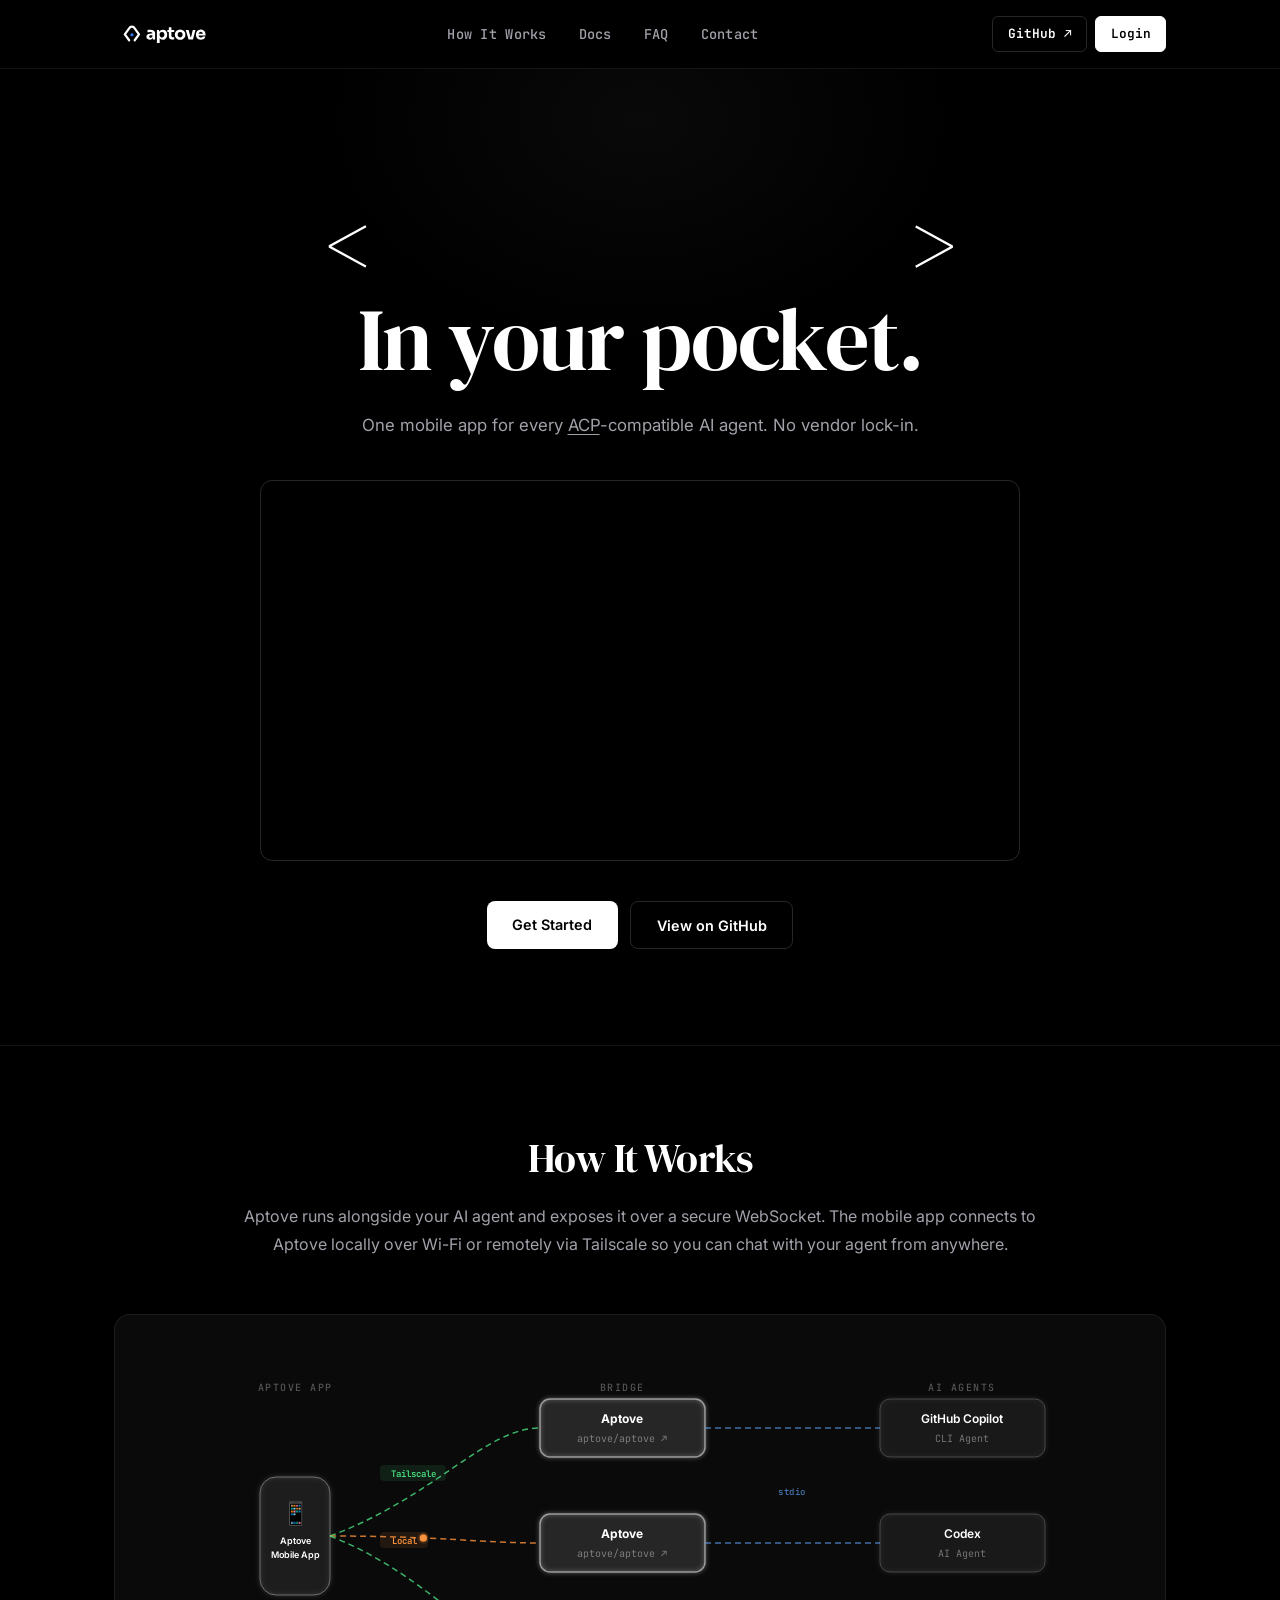
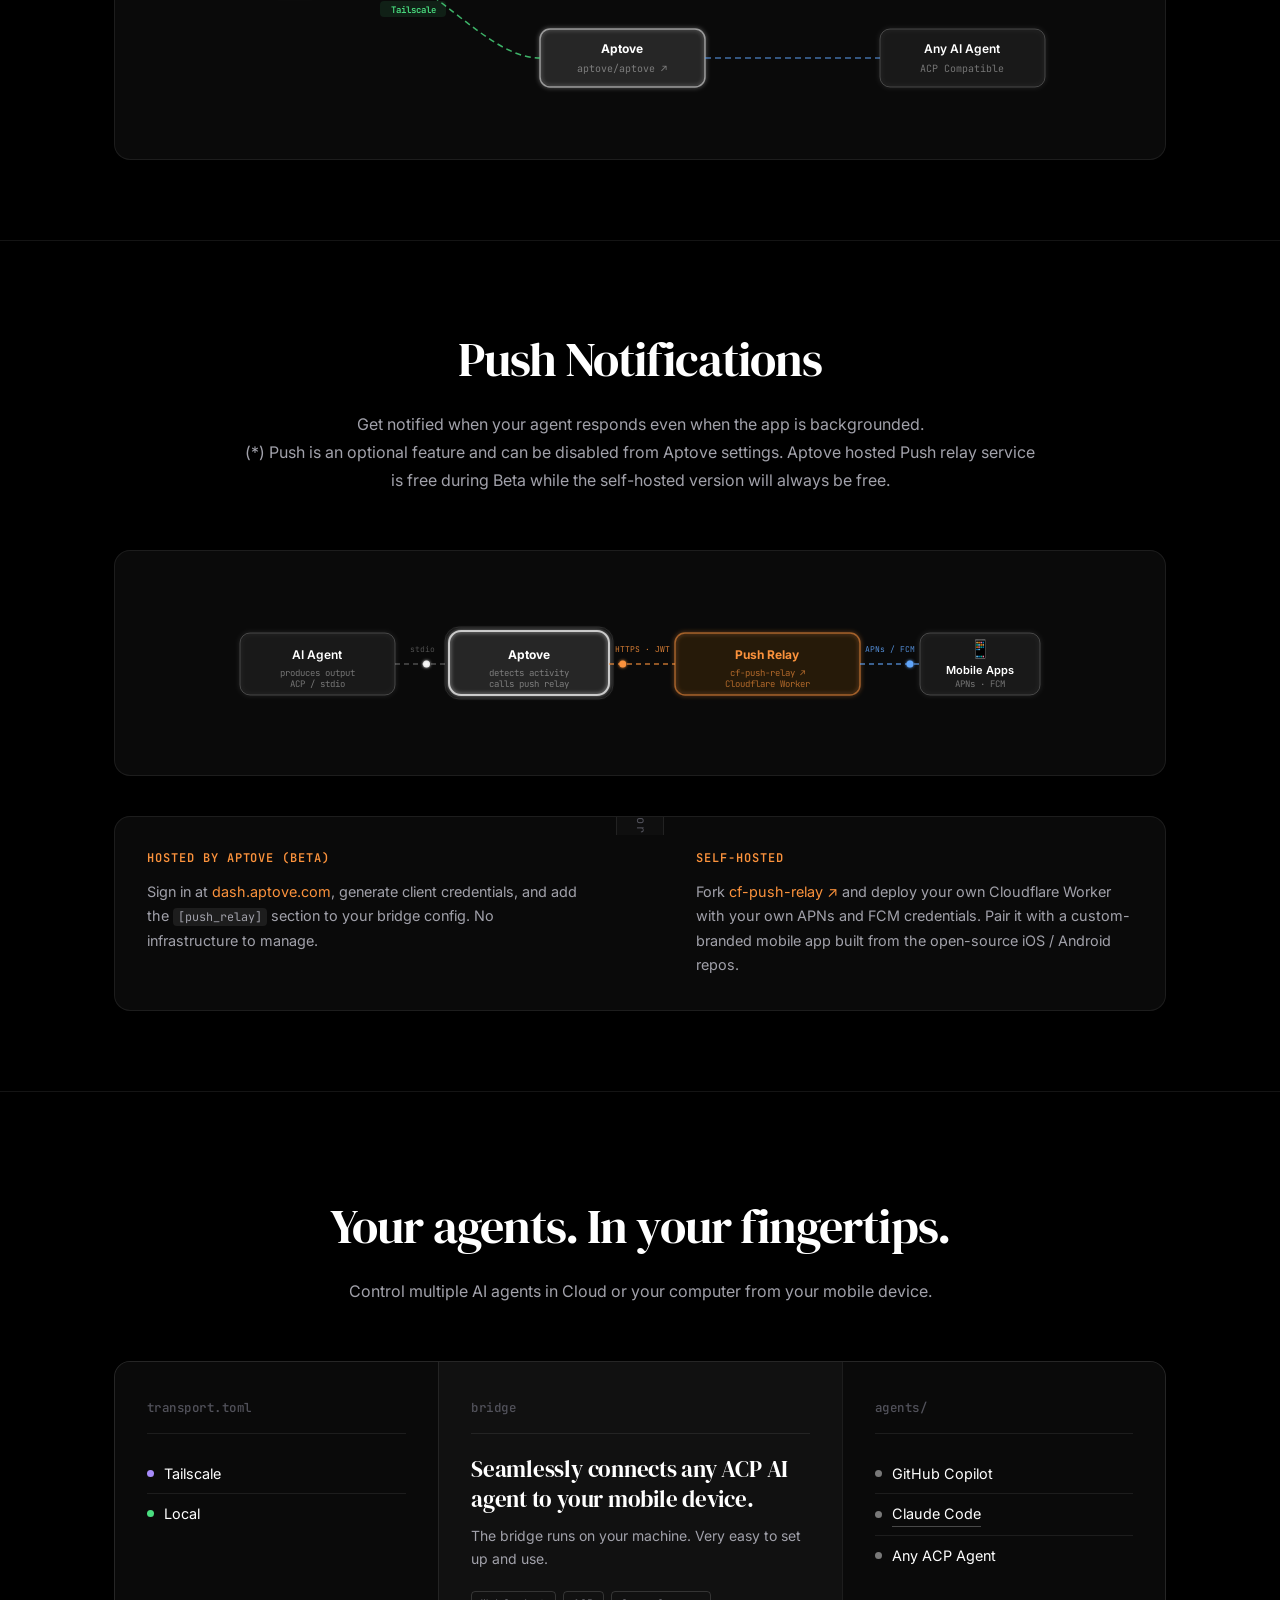
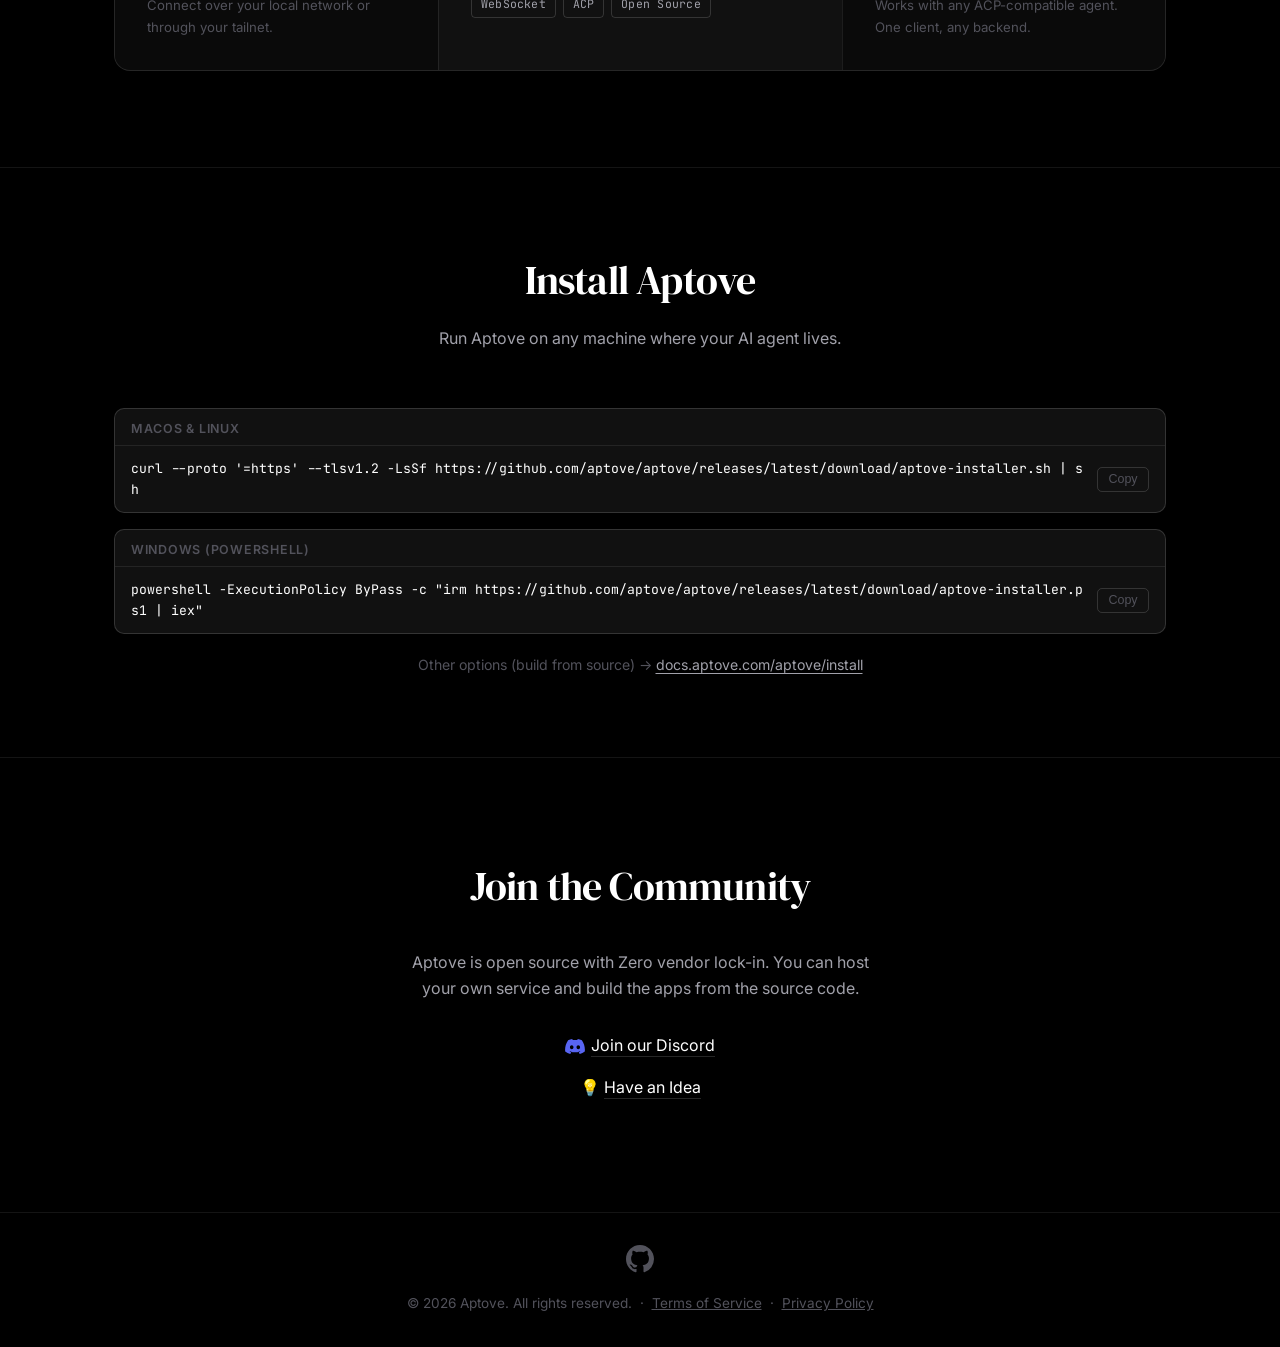
==== index.html @ f4a9eb80 "rebrand: rename Bridge → Aptove throughout website - Replace "Aptove Bridge" → "Aptove" in all HTML " ====
<!DOCTYPE html>
<html lang="en">
<head>
    <meta charset="UTF-8">
    <meta name="viewport" content="width=device-width, initial-scale=1.0">
    <meta name="description" content="Aptove - Open Source Mobile App for AI Agent Chat">
    <meta name="keywords" content="Aptove, AI agents, Agent Client Protocol, mobile app, open source">
    <meta name="author" content="Aptove">
    <title>Aptove - AI Agent Chat</title>
    <link rel="preconnect" href="https://fonts.googleapis.com">
    <link rel="preconnect" href="https://fonts.gstatic.com" crossorigin>
    <link href="https://fonts.googleapis.com/css2?family=DM+Serif+Display:ital@0;1&family=Inter:wght@300;400;500;600;700&family=JetBrains+Mono:wght@400;500;600&display=swap" rel="stylesheet">
    <link rel="icon" href="/favicon.svg" type="image/svg+xml" />
    <link rel="icon" href="/logo.png" type="image/png" />
    <link rel="stylesheet" href="styles.css?v=3">
</head>
<body>
    <header>
        <nav class="navbar">
            <div class="container">
                <div class="logo">
                    <img src="aptove-lockup.svg" alt="Aptove" class="logo-img">
                </div>
                <ul class="nav-links">
                    <li><a href="#how-it-works">How It Works</a></li>
                    <li><a href="https://docs.aptove.com" target="_blank">Docs</a></li>
                    <li><a href="/faq.html">FAQ</a></li>
                    <li><a href="#contact">Contact</a></li>
                </ul>
                <div class="nav-actions">
                    <a href="https://github.com/aptove" target="_blank" class="nav-cta">GitHub ↗</a>
                    <a href="https://dash.aptove.com" target="_blank" class="nav-login">Login</a>
                </div>
            </div>
        </nav>
    </header>

    <main>
        <!-- Hero -->
        <section class="hero">
            <div class="container">
                <div class="hero-content">
                    <h1>&lt;<span class="hero-rotator" id="heroRotator"><span class="hero-rotator-logo" id="heroRotatorLogo"></span><span class="hero-rotator-name" id="heroRotatorName"></span></span>&gt;<br>In your pocket.</h1>
                    <p class="hero-description">One mobile app for every <a href="https://agentclientprotocol.com/get-started/introduction" target="_blank" style="color:inherit;text-decoration:underline;text-underline-offset:3px;">ACP</a>-compatible AI agent. No vendor lock-in.</p>
                    <div class="hero-video-wrapper">
                        <video autoplay muted loop playsinline>
                            <source src="https://cdn.aptove.com/aptove_explainer.mp4" type="video/mp4">
                        </video>
                    </div>
                    <div class="cta-buttons">
                        <a href="https://docs.aptove.com" target="_blank" class="cta-button primary">Get Started</a>
                        <a href="https://github.com/aptove" target="_blank" class="cta-button secondary">View on GitHub</a>
                    </div>
                </div>
            </div>
        </section>

        <!-- Architecture Diagram -->
        <section id="how-it-works" class="how-it-works">
            <div class="container">
                <h2 class="section-title">How It Works</h2>
                <p class="section-sub">Aptove runs alongside your AI agent and exposes it over a secure WebSocket. The mobile app connects to Aptove locally over Wi-Fi or remotely via Tailscale so you can chat with your agent from anywhere.</p>
                <div class="arch-diagram-wrapper">
                    <svg viewBox="0 0 840 380" xmlns="http://www.w3.org/2000/svg" class="arch-svg" role="img" aria-label="Architecture diagram: mobile apps connecting to AI agents via Aptove">
                        <defs>
                            <filter id="arch-node-glow" x="-30%" y="-30%" width="160%" height="160%">
                                <feGaussianBlur stdDeviation="2" result="blur"/>
                                <feMerge><feMergeNode in="blur"/><feMergeNode in="SourceGraphic"/></feMerge>
                            </filter>
                            <filter id="arch-dot-glow" x="-80%" y="-80%" width="260%" height="260%">
                                <feGaussianBlur stdDeviation="1.5" result="blur"/>
                                <feMerge><feMergeNode in="blur"/><feMergeNode in="SourceGraphic"/></feMerge>
                            </filter>
                        </defs>

                        <!-- Column headers -->
                        <text x="75" y="44" text-anchor="middle" fill="rgba(255,255,255,0.3)" font-size="10" font-family="'JetBrains Mono',monospace" font-weight="500" letter-spacing="1.5">APTOVE APP</text>
                        <text x="402" y="44" text-anchor="middle" fill="rgba(255,255,255,0.3)" font-size="10" font-family="'JetBrains Mono',monospace" font-weight="500" letter-spacing="1.5">BRIDGE</text>
                        <text x="742" y="44" text-anchor="middle" fill="rgba(255,255,255,0.3)" font-size="10" font-family="'JetBrains Mono',monospace" font-weight="500" letter-spacing="1.5">AI AGENTS</text>

                        <!-- Aptove Mobile App Node (phone shape) -->
                        <a href="https://github.com/aptove/ios" target="_blank" class="arch-node-link">
                            <g filter="url(#arch-node-glow)">
                                <rect x="40" y="130" width="70" height="118" rx="16" fill="rgba(255,255,255,0.04)" stroke="rgba(255,255,255,0.35)" stroke-width="1"/>
                            </g>
                            <text x="75" y="174" text-anchor="middle" font-size="22" font-family="system-ui,sans-serif">📱</text>
                            <text x="75" y="197" text-anchor="middle" fill="#ffffff" font-size="9" font-weight="600" font-family="'Inter',sans-serif">Aptove</text>
                            <text x="75" y="211" text-anchor="middle" fill="#ffffff" font-size="9" font-weight="600" font-family="'Inter',sans-serif">Mobile App</text>
                        </a>

                        <!-- Bridge 1 (paired with GitHub Copilot) -->
                        <a href="https://github.com/aptove/aptove" target="_blank" class="arch-node-link">
                            <g filter="url(#arch-node-glow)">
                                <rect x="320" y="52" width="165" height="58" rx="10" fill="rgba(255,255,255,0.06)" stroke="rgba(255,255,255,0.5)" stroke-width="1.5"/>
                            </g>
                            <text x="402" y="76" text-anchor="middle" fill="#ffffff" font-size="12" font-weight="700" font-family="'Inter',sans-serif">Aptove</text>
                            <text x="402" y="95" text-anchor="middle" fill="rgba(255,255,255,0.4)" font-size="10" font-family="'JetBrains Mono',monospace">aptove/aptove ↗</text>
                        </a>

                        <!-- Bridge 2 (paired with Codex) -->
                        <a href="https://github.com/aptove/aptove" target="_blank" class="arch-node-link">
                            <g filter="url(#arch-node-glow)">
                                <rect x="320" y="167" width="165" height="58" rx="10" fill="rgba(255,255,255,0.06)" stroke="rgba(255,255,255,0.5)" stroke-width="1.5"/>
                            </g>
                            <text x="402" y="191" text-anchor="middle" fill="#ffffff" font-size="12" font-weight="700" font-family="'Inter',sans-serif">Aptove</text>
                            <text x="402" y="210" text-anchor="middle" fill="rgba(255,255,255,0.4)" font-size="10" font-family="'JetBrains Mono',monospace">aptove/aptove ↗</text>
                        </a>

                        <!-- Bridge 3 (paired with Any Agent) -->
                        <a href="https://github.com/aptove/aptove" target="_blank" class="arch-node-link">
                            <g filter="url(#arch-node-glow)">
                                <rect x="320" y="282" width="165" height="58" rx="10" fill="rgba(255,255,255,0.06)" stroke="rgba(255,255,255,0.5)" stroke-width="1.5"/>
                            </g>
                            <text x="402" y="306" text-anchor="middle" fill="#ffffff" font-size="12" font-weight="700" font-family="'Inter',sans-serif">Aptove</text>
                            <text x="402" y="325" text-anchor="middle" fill="rgba(255,255,255,0.4)" font-size="10" font-family="'JetBrains Mono',monospace">aptove/aptove ↗</text>
                        </a>

                        <!-- GitHub Copilot Node -->
                        <g filter="url(#arch-node-glow)">
                            <rect x="660" y="52" width="165" height="58" rx="10" fill="rgba(255,255,255,0.03)" stroke="rgba(255,255,255,0.2)" stroke-width="1"/>
                        </g>
                        <text x="742" y="76" text-anchor="middle" fill="#ffffff" font-size="12" font-weight="600" font-family="'Inter',sans-serif">GitHub Copilot</text>
                        <text x="742" y="95" text-anchor="middle" fill="rgba(255,255,255,0.4)" font-size="10" font-family="'JetBrains Mono',monospace">CLI Agent</text>

                        <!-- Codex Node -->
                        <g filter="url(#arch-node-glow)">
                            <rect x="660" y="167" width="165" height="58" rx="10" fill="rgba(255,255,255,0.03)" stroke="rgba(255,255,255,0.2)" stroke-width="1"/>
                        </g>
                        <text x="742" y="191" text-anchor="middle" fill="#ffffff" font-size="12" font-weight="600" font-family="'Inter',sans-serif">Codex</text>
                        <text x="742" y="210" text-anchor="middle" fill="rgba(255,255,255,0.4)" font-size="10" font-family="'JetBrains Mono',monospace">AI Agent</text>

                        <!-- Any Agent Node -->
                        <g filter="url(#arch-node-glow)">
                            <rect x="660" y="282" width="165" height="58" rx="10" fill="rgba(255,255,255,0.03)" stroke="rgba(255,255,255,0.2)" stroke-width="1"/>
                        </g>
                        <text x="742" y="306" text-anchor="middle" fill="#ffffff" font-size="12" font-weight="600" font-family="'Inter',sans-serif">Any AI Agent</text>
                        <text x="742" y="325" text-anchor="middle" fill="rgba(255,255,255,0.4)" font-size="10" font-family="'JetBrains Mono',monospace">ACP Compatible</text>

                        <!-- App → Bridge paths -->
                        <path id="arch-app-br1" d="M110,189 C215,150 265,81 320,81" fill="none" stroke="#4ade80" stroke-width="1.5" stroke-dasharray="6,4" opacity="0.8"/>
                        <path id="arch-app-br2" d="M110,189 C215,189 265,196 320,196" fill="none" stroke="#fb923c" stroke-width="1.5" stroke-dasharray="6,4" opacity="0.8"/>
                        <path id="arch-app-br3" d="M110,189 C215,230 265,311 320,311" fill="none" stroke="#4ade80" stroke-width="1.5" stroke-dasharray="6,4" opacity="0.8"/>

                        <!-- Transport labels -->
                        <rect x="160" y="118" width="66" height="16" rx="4" fill="rgba(74,222,128,0.1)"/>
                        <text x="193" y="130" text-anchor="middle" fill="#4ade80" font-size="9" font-weight="600" font-family="'JetBrains Mono',monospace">Tailscale</text>
                        <rect x="160" y="185" width="48" height="16" rx="4" fill="rgba(251,146,60,0.1)"/>
                        <text x="184" y="197" text-anchor="middle" fill="#fb923c" font-size="9" font-weight="600" font-family="'JetBrains Mono',monospace">Local</text>
                        <rect x="160" y="254" width="66" height="16" rx="4" fill="rgba(74,222,128,0.1)"/>
                        <text x="193" y="266" text-anchor="middle" fill="#4ade80" font-size="9" font-weight="600" font-family="'JetBrains Mono',monospace">Tailscale</text>

                        <!-- Bridge → Agent paths (horizontal, blue) -->
                        <path id="arch-br1-cop" d="M485,81 H660" fill="none" stroke="rgba(96,165,250,0.65)" stroke-width="1.5" stroke-dasharray="6,4"/>
                        <path id="arch-br2-cla" d="M485,196 H660" fill="none" stroke="rgba(96,165,250,0.65)" stroke-width="1.5" stroke-dasharray="6,4"/>
                        <path id="arch-br3-any" d="M485,311 H660" fill="none" stroke="rgba(96,165,250,0.65)" stroke-width="1.5" stroke-dasharray="6,4"/>

                        <!-- stdio label -->
                        <text x="572" y="148" text-anchor="middle" fill="rgba(96,165,250,0.7)" font-size="9" font-weight="500" font-family="'JetBrains Mono',monospace" letter-spacing="0.5">stdio</text>

                        <!--
                            Cycle = 6s per pair, staggered: pair1=0s, pair2=2s, pair3=4s
                            Within each 6s cycle:
                              0–20%  (0–1.2s): App → Bridge
                             20–40%  (1.2–2.4s): Bridge → Agent
                             40–50%  pause at Agent
                             50–70%  (3.0–4.2s): Agent → Bridge (reverse)
                             70–90%  (4.2–5.4s): Bridge → App (reverse)
                             90–100% pause at App
                        -->

                        <!-- Pair 1: App ↔ Bridge1 ↔ Copilot (green / blue), begin=0s -->
                        <circle r="3.5" fill="#4ade80" filter="url(#arch-dot-glow)" opacity="0">
                            <animateMotion dur="6s" repeatCount="indefinite" begin="0s" calcMode="linear" keyTimes="0;0.001;0.199;0.2;1" keyPoints="0;0;1;1;1"><mpath href="#arch-app-br1"/></animateMotion>
                            <animate attributeName="opacity" dur="6s" repeatCount="indefinite" begin="0s" calcMode="discrete" keyTimes="0;0.001;0.2;1" values="0;1;0;0"/>
                        </circle>
                        <circle r="3.5" fill="#60a5fa" filter="url(#arch-dot-glow)" opacity="0">
                            <animateMotion dur="6s" repeatCount="indefinite" begin="0s" calcMode="linear" keyTimes="0;0.2;0.201;0.399;0.4;1" keyPoints="0;0;0;1;1;1"><mpath href="#arch-br1-cop"/></animateMotion>
                            <animate attributeName="opacity" dur="6s" repeatCount="indefinite" begin="0s" calcMode="discrete" keyTimes="0;0.2;0.201;0.4;1" values="0;0;1;0;0"/>
                        </circle>
                        <circle r="3.5" fill="#60a5fa" filter="url(#arch-dot-glow)" opacity="0">
                            <animateMotion dur="6s" repeatCount="indefinite" begin="0s" calcMode="linear" keyTimes="0;0.5;0.501;0.699;0.7;1" keyPoints="1;1;1;0;0;0"><mpath href="#arch-br1-cop"/></animateMotion>
                            <animate attributeName="opacity" dur="6s" repeatCount="indefinite" begin="0s" calcMode="discrete" keyTimes="0;0.5;0.501;0.7;1" values="0;0;1;0;0"/>
                        </circle>
                        <circle r="3.5" fill="#4ade80" filter="url(#arch-dot-glow)" opacity="0">
                            <animateMotion dur="6s" repeatCount="indefinite" begin="0s" calcMode="linear" keyTimes="0;0.7;0.701;0.899;0.9;1" keyPoints="1;1;1;0;0;0"><mpath href="#arch-app-br1"/></animateMotion>
                            <animate attributeName="opacity" dur="6s" repeatCount="indefinite" begin="0s" calcMode="discrete" keyTimes="0;0.7;0.701;0.9;1" values="0;0;1;0;0"/>
                        </circle>

                        <!-- Pair 2: App ↔ Bridge2 ↔ Codex (orange / blue), begin=2s -->
                        <circle r="3.5" fill="#fb923c" filter="url(#arch-dot-glow)" opacity="0">
                            <animateMotion dur="6s" repeatCount="indefinite" begin="2s" calcMode="linear" keyTimes="0;0.001;0.199;0.2;1" keyPoints="0;0;1;1;1"><mpath href="#arch-app-br2"/></animateMotion>
                            <animate attributeName="opacity" dur="6s" repeatCount="indefinite" begin="2s" calcMode="discrete" keyTimes="0;0.001;0.2;1" values="0;1;0;0"/>
                        </circle>
                        <circle r="3.5" fill="#60a5fa" filter="url(#arch-dot-glow)" opacity="0">
                            <animateMotion dur="6s" repeatCount="indefinite" begin="2s" calcMode="linear" keyTimes="0;0.2;0.201;0.399;0.4;1" keyPoints="0;0;0;1;1;1"><mpath href="#arch-br2-cla"/></animateMotion>
                            <animate attributeName="opacity" dur="6s" repeatCount="indefinite" begin="2s" calcMode="discrete" keyTimes="0;0.2;0.201;0.4;1" values="0;0;1;0;0"/>
                        </circle>
                        <circle r="3.5" fill="#60a5fa" filter="url(#arch-dot-glow)" opacity="0">
                            <animateMotion dur="6s" repeatCount="indefinite" begin="2s" calcMode="linear" keyTimes="0;0.5;0.501;0.699;0.7;1" keyPoints="1;1;1;0;0;0"><mpath href="#arch-br2-cla"/></animateMotion>
                            <animate attributeName="opacity" dur="6s" repeatCount="indefinite" begin="2s" calcMode="discrete" keyTimes="0;0.5;0.501;0.7;1" values="0;0;1;0;0"/>
                        </circle>
                        <circle r="3.5" fill="#fb923c" filter="url(#arch-dot-glow)" opacity="0">
                            <animateMotion dur="6s" repeatCount="indefinite" begin="2s" calcMode="linear" keyTimes="0;0.7;0.701;0.899;0.9;1" keyPoints="1;1;1;0;0;0"><mpath href="#arch-app-br2"/></animateMotion>
                            <animate attributeName="opacity" dur="6s" repeatCount="indefinite" begin="2s" calcMode="discrete" keyTimes="0;0.7;0.701;0.9;1" values="0;0;1;0;0"/>
                        </circle>

                        <!-- Pair 3: App ↔ Bridge3 ↔ Any Agent (green / blue), begin=4s -->
                        <circle r="3.5" fill="#4ade80" filter="url(#arch-dot-glow)" opacity="0">
                            <animateMotion dur="6s" repeatCount="indefinite" begin="4s" calcMode="linear" keyTimes="0;0.001;0.199;0.2;1" keyPoints="0;0;1;1;1"><mpath href="#arch-app-br3"/></animateMotion>
                            <animate attributeName="opacity" dur="6s" repeatCount="indefinite" begin="4s" calcMode="discrete" keyTimes="0;0.001;0.2;1" values="0;1;0;0"/>
                        </circle>
                        <circle r="3.5" fill="#60a5fa" filter="url(#arch-dot-glow)" opacity="0">
                            <animateMotion dur="6s" repeatCount="indefinite" begin="4s" calcMode="linear" keyTimes="0;0.2;0.201;0.399;0.4;1" keyPoints="0;0;0;1;1;1"><mpath href="#arch-br3-any"/></animateMotion>
                            <animate attributeName="opacity" dur="6s" repeatCount="indefinite" begin="4s" calcMode="discrete" keyTimes="0;0.2;0.201;0.4;1" values="0;0;1;0;0"/>
                        </circle>
                        <circle r="3.5" fill="#60a5fa" filter="url(#arch-dot-glow)" opacity="0">
                            <animateMotion dur="6s" repeatCount="indefinite" begin="4s" calcMode="linear" keyTimes="0;0.5;0.501;0.699;0.7;1" keyPoints="1;1;1;0;0;0"><mpath href="#arch-br3-any"/></animateMotion>
                            <animate attributeName="opacity" dur="6s" repeatCount="indefinite" begin="4s" calcMode="discrete" keyTimes="0;0.5;0.501;0.7;1" values="0;0;1;0;0"/>
                        </circle>
                        <circle r="3.5" fill="#4ade80" filter="url(#arch-dot-glow)" opacity="0">
                            <animateMotion dur="6s" repeatCount="indefinite" begin="4s" calcMode="linear" keyTimes="0;0.7;0.701;0.899;0.9;1" keyPoints="1;1;1;0;0;0"><mpath href="#arch-app-br3"/></animateMotion>
                            <animate attributeName="opacity" dur="6s" repeatCount="indefinite" begin="4s" calcMode="discrete" keyTimes="0;0.7;0.701;0.9;1" values="0;0;1;0;0"/>
                        </circle>
                    </svg>
                </div>
            </div>
        </section>

        <!-- Push Notifications -->
        <section class="push-section">
            <div class="container">
                <h2 class="section-heading">Push Notifications</h2>
                <p class="section-sub">Get notified when your agent responds even when the app is backgrounded. <br> (*) Push is an optional feature and can be disabled from Aptove settings. Aptove hosted Push relay service is free during Beta while the self-hosted version will always be free.</p>
                <div class="arch-diagram-wrapper">
                    <svg viewBox="0 0 840 160" xmlns="http://www.w3.org/2000/svg" class="arch-svg" role="img" aria-label="Push notification flow: Aptove detects agent activity, calls push relay, which delivers to mobile via APNs or FCM">
                        <defs>
                            <filter id="push-node-glow" x="-30%" y="-30%" width="160%" height="160%">
                                <feGaussianBlur stdDeviation="2" result="blur"/>
                                <feMerge><feMergeNode in="blur"/><feMergeNode in="SourceGraphic"/></feMerge>
                            </filter>
                            <filter id="push-dot-glow" x="-80%" y="-80%" width="260%" height="260%">
                                <feGaussianBlur stdDeviation="1.5" result="blur"/>
                                <feMerge><feMergeNode in="blur"/><feMergeNode in="SourceGraphic"/></feMerge>
                            </filter>
                        </defs>

                        <!-- AI Agent Node -->
                        <g filter="url(#push-node-glow)">
                            <rect x="20" y="50" width="155" height="62" rx="10" fill="rgba(255,255,255,0.03)" stroke="rgba(255,255,255,0.2)" stroke-width="1"/>
                        </g>
                        <text x="97" y="76" text-anchor="middle" fill="#ffffff" font-size="12" font-weight="600" font-family="'Inter',sans-serif">AI Agent</text>
                        <text x="97" y="93" text-anchor="middle" fill="rgba(255,255,255,0.4)" font-size="9" font-family="'JetBrains Mono',monospace">produces output</text>
                        <text x="97" y="104" text-anchor="middle" fill="rgba(255,255,255,0.4)" font-size="9" font-family="'JetBrains Mono',monospace">ACP / stdio</text>

                        <!-- Bridge Node -->
                        <a href="https://github.com/aptove/aptove" target="_blank" class="arch-node-link">
                            <rect x="225" y="44" width="168" height="72" rx="14" fill="none" stroke="rgba(255,255,255,0.10)" stroke-width="1" class="aptove-glow-ring"/>
                            <g filter="url(#push-node-glow)">
                                <rect x="229" y="48" width="160" height="64" rx="12" fill="rgba(255,255,255,0.06)" stroke="rgba(255,255,255,0.7)" stroke-width="2"/>
                            </g>
                            <text x="309" y="76" text-anchor="middle" fill="#ffffff" font-size="12" font-weight="700" font-family="'Inter',sans-serif">Aptove</text>
                            <text x="309" y="93" text-anchor="middle" fill="rgba(255,255,255,0.4)" font-size="9" font-family="'JetBrains Mono',monospace">detects activity</text>
                            <text x="309" y="104" text-anchor="middle" fill="rgba(255,255,255,0.4)" font-size="9" font-family="'JetBrains Mono',monospace">calls push relay</text>
                        </a>

                        <!-- Push Relay Node -->
                        <a href="https://github.com/aptove/cf-push-relay" target="_blank" class="arch-node-link">
                            <g filter="url(#push-node-glow)">
                                <rect x="455" y="50" width="185" height="62" rx="10" fill="rgba(251,146,60,0.06)" stroke="rgba(251,146,60,0.55)" stroke-width="1.5"/>
                            </g>
                            <text x="547" y="76" text-anchor="middle" fill="#fb923c" font-size="12" font-weight="700" font-family="'Inter',sans-serif">Push Relay</text>
                            <text x="547" y="93" text-anchor="middle" fill="rgba(251,146,60,0.65)" font-size="9" font-family="'JetBrains Mono',monospace">cf-push-relay ↗</text>
                            <text x="547" y="104" text-anchor="middle" fill="rgba(251,146,60,0.65)" font-size="9" font-family="'JetBrains Mono',monospace">Cloudflare Worker</text>
                        </a>

                        <!-- Mobile Apps Node -->
                        <g filter="url(#push-node-glow)">
                            <rect x="700" y="50" width="120" height="62" rx="10" fill="rgba(255,255,255,0.03)" stroke="rgba(255,255,255,0.2)" stroke-width="1"/>
                        </g>
                        <text x="760" y="72" text-anchor="middle" font-size="18" font-family="system-ui,sans-serif">📱</text>
                        <text x="760" y="91" text-anchor="middle" fill="#ffffff" font-size="11" font-weight="600" font-family="'Inter',sans-serif">Mobile Apps</text>
                        <text x="760" y="104" text-anchor="middle" fill="rgba(255,255,255,0.4)" font-size="9" font-family="'JetBrains Mono',monospace">APNs · FCM</text>

                        <!-- Paths -->
                        <path id="push-p1" d="M175,81 L229,81" fill="none" stroke="rgba(255,255,255,0.28)" stroke-width="1.5" stroke-dasharray="5,4"/>
                        <path id="push-p2" d="M389,81 L455,81" fill="none" stroke="#fb923c" stroke-width="1.5" stroke-dasharray="5,4" opacity="0.75"/>
                        <path id="push-p3" d="M640,81 L700,81" fill="none" stroke="rgba(96,165,250,0.75)" stroke-width="1.5" stroke-dasharray="5,4"/>

                        <!-- Path labels -->
                        <text x="202" y="69" text-anchor="middle" fill="rgba(255,255,255,0.28)" font-size="8" font-family="'JetBrains Mono',monospace">stdio</text>
                        <text x="422" y="69" text-anchor="middle" fill="rgba(251,146,60,0.85)" font-size="8" font-family="'JetBrains Mono',monospace">HTTPS · JWT</text>
                        <text x="670" y="69" text-anchor="middle" fill="rgba(96,165,250,0.85)" font-size="8" font-family="'JetBrains Mono',monospace">APNs / FCM</text>

                        <!-- Animated particles: agent → bridge -->
                        <circle r="3.5" fill="rgba(255,255,255,0.85)" filter="url(#push-dot-glow)">
                            <animateMotion dur="1.6s" repeatCount="indefinite" begin="0s"><mpath href="#push-p1"/></animateMotion>
                        </circle>
                        <!-- Animated particles: bridge → push relay -->
                        <circle r="3.5" fill="#fb923c" filter="url(#push-dot-glow)">
                            <animateMotion dur="1.6s" repeatCount="indefinite" begin="0.6s"><mpath href="#push-p2"/></animateMotion>
                        </circle>
                        <!-- Animated particles: push relay → mobile -->
                        <circle r="3.5" fill="#60a5fa" filter="url(#push-dot-glow)">
                            <animateMotion dur="1.6s" repeatCount="indefinite" begin="1.2s"><mpath href="#push-p3"/></animateMotion>
                        </circle>
                    </svg>
                </div>

                <div class="push-options">
                    <div class="push-option">
                        <div class="push-option-label">Hosted by Aptove (Beta)</div>
                        <p>Sign in at <a href="https://dash.aptove.com" target="_blank">dash.aptove.com</a>, generate client credentials, and add the <code>[push_relay]</code> section to your bridge config. No infrastructure to manage. </p> 
                    </div>
                    <div class="push-option-divider">or</div>
                    <div class="push-option">
                        <div class="push-option-label">Self-hosted</div>
                        <p>Fork <a href="https://github.com/aptove/cf-push-relay" target="_blank">cf-push-relay ↗</a> and deploy your own Cloudflare Worker with your own APNs and FCM credentials. Pair it with a custom-branded mobile app built from the open-source iOS / Android repos.</p>
                    </div>
                </div>
            </div>
        </section>

        <!-- Demo Panels -->
        <section id="about" class="about">
            <div class="container">
                <h2 class="section-heading">Your agents. In your fingertips.</h2>
                <p class="section-sub">Control multiple AI agents in Cloud or your computer from your mobile device.</p>

                <div class="demo-panels">
                    <!-- Transport Panel -->
                    <div class="demo-panel">
                        <div class="demo-panel-header">
                            <span class="mono-label">transport.toml</span>
                        </div>
                        <div class="demo-panel-body">
                            <div class="demo-list-item">
                                <span class="demo-dot" style="background:#a78bfa"></span>
                                <span>Tailscale</span>
                            </div>
                            <div class="demo-list-item">
                                <span class="demo-dot" style="background:#4ade80"></span>
                                <span>Local</span>
                            </div>
                        </div>
                        <p class="demo-panel-desc">Connect over your local network or through your tailnet.</p>
                    </div>

                    <!-- Bridge Panel (featured) -->
                    <div class="demo-panel demo-panel-featured">
                        <div class="demo-panel-header">
                            <span class="mono-label">bridge</span>
                        </div>
                        <div class="demo-panel-body">
                            <h3>Seamlessly connects any ACP AI agent to your mobile device.</h3>
                            <p>The bridge runs on your machine. Very easy to set up and use.</p>
                            <div class="demo-tags">
                                <span class="demo-tag">WebSocket</span>
                                <span class="demo-tag">ACP</span>
                                <span class="demo-tag">Open Source</span>
                            </div>
                        </div>
                    </div>

                    <!-- Agents Panel -->
                    <div class="demo-panel">
                        <div class="demo-panel-header">
                            <span class="mono-label">agents/</span>
                        </div>
                        <div class="demo-panel-body">
                            <div class="demo-list-item">
                                <span class="demo-dot" style="background:rgba(255,255,255,0.45)"></span>
                                <span>GitHub Copilot</span>
                            </div>
                            <div class="demo-list-item">
                                <span class="demo-dot" style="background:rgba(255,255,255,0.45)"></span>
                                <a href="https://docs.aptove.com/aptove/agent#claude-via-claude-agent-acp" style="color:inherit;text-decoration:none;border-bottom:1px solid rgba(255,255,255,0.25);padding-bottom:1px;">Claude Code</a>
                            </div>
                            <div class="demo-list-item">
                                <span class="demo-dot" style="background:rgba(255,255,255,0.45)"></span>
                                <span>Any ACP Agent</span>
                            </div>
                        </div>
                        <p class="demo-panel-desc">Works with any ACP-compatible agent. One client, any backend.</p>
                    </div>
                </div>
            </div>
        </section>

        <!-- Install -->
        <section class="install-section">
            <div class="container">
                <h2 class="section-title">Install Aptove</h2>
                <p class="section-sub">Run Aptove on any machine where your AI agent lives.</p>
                <div class="install-blocks">
                    <div class="install-block">
                        <div class="install-block-label">macOS &amp; Linux</div>
                        <div class="install-code-wrap">
                            <pre class="install-code">curl --proto '=https' --tlsv1.2 -LsSf https://github.com/aptove/aptove/releases/latest/download/aptove-installer.sh | sh</pre>
                            <button class="install-copy-btn" onclick="copyInstall(this)" data-text="curl --proto '=https' --tlsv1.2 -LsSf https://github.com/aptove/aptove/releases/latest/download/aptove-installer.sh | sh">Copy</button>
                        </div>
                    </div>
                    <div class="install-block">
                        <div class="install-block-label">Windows (PowerShell)</div>
                        <div class="install-code-wrap">
                            <pre class="install-code">powershell -ExecutionPolicy ByPass -c "irm https://github.com/aptove/aptove/releases/latest/download/aptove-installer.ps1 | iex"</pre>
                            <button class="install-copy-btn" onclick="copyInstall(this)" data-text='powershell -ExecutionPolicy ByPass -c "irm https://github.com/aptove/aptove/releases/latest/download/aptove-installer.ps1 | iex"'>Copy</button>
                        </div>
                    </div>
                </div>
                <p class="install-alt">Other options (build from source) → <a href="https://docs.aptove.com/aptove/install" target="_blank">docs.aptove.com/aptove/install</a></p>
            </div>
        </section>

        <!-- Contact -->
        <section id="contact" class="contact">
            <div class="container">
                <h2>Join the Community</h2>
                <div class="contact-content">
                    <p>Aptove is open source with Zero vendor lock-in. You can host your own service and build the apps from the source code.</p>
                    <div class="contact-info">
                        <p><svg class="discord-icon" xmlns="http://www.w3.org/2000/svg" viewBox="0 0 127.14 96.36" width="20" height="15" style="vertical-align: middle; margin-right: 6px;"><path fill="#5865F2" d="M107.7,8.07A105.15,105.15,0,0,0,81.47,0a72.06,72.06,0,0,0-3.36,6.83A97.68,97.68,0,0,0,49,6.83,72.37,72.37,0,0,0,45.64,0,105.89,105.89,0,0,0,19.39,8.09C2.79,32.65-1.71,56.6.54,80.21h0A105.73,105.73,0,0,0,32.71,96.36,77.7,77.7,0,0,0,39.6,85.25a68.42,68.42,0,0,1-10.85-5.18c.91-.66,1.8-1.34,2.66-2a75.57,75.57,0,0,0,64.32,0c.87.71,1.76,1.39,2.66,2a68.68,68.68,0,0,1-10.87,5.19,77,77,0,0,0,6.89,11.1A105.25,105.25,0,0,0,126.6,80.22h0C129.24,52.84,122.09,29.11,107.7,8.07ZM42.45,65.69C36.18,65.69,31,60,31,53s5-12.74,11.43-12.74S54,46,53.89,53,48.84,65.69,42.45,65.69Zm42.24,0C78.41,65.69,73.25,60,73.25,53s5-12.74,11.44-12.74S96.23,46,96.12,53,91.08,65.69,84.69,65.69Z"/></svg><a href="https://discord.gg/gD7AMxBy9y" target="_blank">Join our Discord</a></p>
                        <p>💡 <a href="https://github.com/orgs/aptove/discussions" target="_blank">Have an Idea</a></p>
                    </div>
                </div>
            </div>
        </section>
    </main>

    <footer>
        <div class="container">
            <a href="https://github.com/aptove" target="_blank" class="footer-github" aria-label="Aptove on GitHub">
                <svg xmlns="http://www.w3.org/2000/svg" viewBox="0 0 24 24" width="28" height="28" fill="currentColor">
                    <path d="M12 0C5.37 0 0 5.37 0 12c0 5.31 3.435 9.795 8.205 11.385.6.105.825-.255.825-.57 0-.285-.015-1.23-.015-2.235-3.015.555-3.795-.735-4.035-1.41-.135-.345-.72-1.41-1.23-1.695-.42-.225-1.02-.78-.015-.795.945-.015 1.62.87 1.845 1.23 1.08 1.815 2.805 1.305 3.495.99.105-.78.42-1.305.765-1.605-2.67-.3-5.46-1.335-5.46-5.925 0-1.305.465-2.385 1.23-3.225-.12-.3-.54-1.53.12-3.18 0 0 1.005-.315 3.3 1.23.96-.27 1.98-.405 3-.405s2.04.135 3 .405c2.295-1.56 3.3-1.23 3.3-1.23.66 1.65.24 2.88.12 3.18.765.84 1.23 1.905 1.23 3.225 0 4.605-2.805 5.625-5.475 5.925.435.375.81 1.095.81 2.22 0 1.605-.015 2.895-.015 3.3 0 .315.225.69.825.57A12.02 12.02 0 0 0 24 12c0-6.63-5.37-12-12-12z"/>
                </svg>
            </a>
            <p>&copy; 2026 Aptove. All rights reserved. &nbsp;·&nbsp; <a href="/terms.html" style="color:inherit;">Terms of Service</a> &nbsp;·&nbsp; <a href="/privacy.html" style="color:inherit;">Privacy Policy</a></p>
        </div>
    </footer>

<script>
function copyInstall(btn) {
    navigator.clipboard.writeText(btn.getAttribute('data-text')).then(function() {
        btn.textContent = 'Copied!';
        setTimeout(function() { btn.textContent = 'Copy'; }, 2000);
    });
}
</script>
<script>
(function () {
    var agents = [
        {
            name: 'Claude Code',
            color: '#f59e0b',
            logo: '<svg viewBox="0 0 24 24" fill="none" xmlns="http://www.w3.org/2000/svg"><path d="M12 3.5L21.5 20.5H2.5L12 3.5Z" fill="#f59e0b" stroke="#f59e0b" stroke-width="0.4" stroke-linejoin="round"/></svg>'
        },
        {
            name: 'Copilot',
            color: '#60a5fa',
            logo: '<svg viewBox="0 0 24 24" fill="none" xmlns="http://www.w3.org/2000/svg"><circle cx="12" cy="12" r="9" stroke="#60a5fa" stroke-width="1.5"/><rect x="5" y="9.5" width="14" height="5" rx="2.5" fill="#60a5fa"/><circle cx="9.5" cy="12" r="1.5" fill="#0a0a0a"/><circle cx="14.5" cy="12" r="1.5" fill="#0a0a0a"/></svg>'
        },
        {
            name: 'Codex',
            color: '#34d399',
            logo: '<svg viewBox="0 0 24 24" fill="none" xmlns="http://www.w3.org/2000/svg"><g transform="translate(12,12)"><rect x="-3.5" y="-8.5" width="6" height="9" rx="3" fill="#34d399" opacity="0.82"/><rect x="-3.5" y="-8.5" width="6" height="9" rx="3" fill="#34d399" opacity="0.82" transform="rotate(60)"/><rect x="-3.5" y="-8.5" width="6" height="9" rx="3" fill="#34d399" opacity="0.82" transform="rotate(120)"/><rect x="-3.5" y="-8.5" width="6" height="9" rx="3" fill="#34d399" opacity="0.82" transform="rotate(180)"/><rect x="-3.5" y="-8.5" width="6" height="9" rx="3" fill="#34d399" opacity="0.82" transform="rotate(240)"/><rect x="-3.5" y="-8.5" width="6" height="9" rx="3" fill="#34d399" opacity="0.82" transform="rotate(300)"/></g></svg>'
        }
    ];

    var current = 0;
    var rotator = document.getElementById('heroRotator');
    var logoEl  = document.getElementById('heroRotatorLogo');
    var nameEl  = document.getElementById('heroRotatorName');

    function set(i) {
        logoEl.innerHTML = agents[i].logo;
        nameEl.textContent = agents[i].name;
        nameEl.style.color = agents[i].color;
    }

    function tick() {
        rotator.classList.add('hero-rotator--out');
        setTimeout(function () {
            rotator.classList.remove('hero-rotator--out');
            current = (current + 1) % agents.length;
            set(current);
            void rotator.offsetWidth; // force reflow before re-adding class
            rotator.classList.add('hero-rotator--in');
            setTimeout(function () { rotator.classList.remove('hero-rotator--in'); }, 380);
        }, 320);
    }

    set(0);
    setInterval(tick, 2800);
})();
</script>
</body>
</html>
---- styles.css ----
/* Reset and Base */
* {
    margin: 0;
    padding: 0;
    box-sizing: border-box;
}

:root {
    --bg:           #000000;
    --bg-1:         #0a0a0a;
    --bg-2:         #111111;
    --text:         #ffffff;
    --text-2:       #a1a1aa;
    --text-3:       #52525b;
    --border:       rgba(255, 255, 255, 0.08);
    --border-strong: rgba(255, 255, 255, 0.15);
}

body {
    font-family: 'Inter', -apple-system, BlinkMacSystemFont, sans-serif;
    line-height: 1.6;
    color: var(--text);
    background-color: var(--bg);
    -webkit-font-smoothing: antialiased;
    -moz-osx-font-smoothing: grayscale;
}

.container {
    max-width: 1100px;
    margin: 0 auto;
    padding: 0 24px;
}

/* ── Navigation ─────────────────────────────────────────── */
.navbar {
    background-color: rgba(0, 0, 0, 0.85);
    backdrop-filter: blur(12px);
    -webkit-backdrop-filter: blur(12px);
    position: sticky;
    top: 0;
    z-index: 1000;
    border-bottom: 1px solid var(--border);
}

.navbar .container {
    display: flex;
    justify-content: space-between;
    align-items: center;
    padding: 1rem 24px;
}

.logo {
    display: flex;
    align-items: center;
}

.logo-img {
    height: 36px;
    width: auto;
}

.nav-links {
    display: flex;
    list-style: none;
    gap: 2rem;
}

.nav-links a {
    text-decoration: none;
    color: var(--text-2);
    font-size: 0.85rem;
    font-weight: 500;
    font-family: 'JetBrains Mono', monospace;
    letter-spacing: 0.02em;
    transition: color 0.2s ease;
}

.nav-links a:hover {
    color: var(--text);
}

.nav-actions {
    display: flex;
    align-items: center;
    gap: 0.5rem;
}

.nav-cta {
    font-family: 'JetBrains Mono', monospace;
    font-size: 0.8rem;
    font-weight: 600;
    color: var(--text);
    text-decoration: none;
    padding: 0.4rem 0.9rem;
    border: 1px solid var(--border-strong);
    border-radius: 6px;
    transition: background-color 0.2s ease, border-color 0.2s ease;
}

.nav-cta:hover {
    background-color: rgba(255, 255, 255, 0.06);
    border-color: rgba(255, 255, 255, 0.3);
}

.nav-login {
    font-family: 'JetBrains Mono', monospace;
    font-size: 0.8rem;
    font-weight: 600;
    color: var(--bg);
    background-color: var(--text);
    text-decoration: none;
    padding: 0.4rem 0.9rem;
    border: 1px solid var(--text);
    border-radius: 6px;
    transition: opacity 0.2s ease;
}

.nav-login:hover {
    opacity: 0.85;
}

/* ── Hero ────────────────────────────────────────────────── */
.hero {
    padding: 8rem 0 6rem;
    text-align: center;
    position: relative;
    overflow: hidden;
}

.hero::before {
    content: '';
    position: absolute;
    top: -200px;
    left: 50%;
    transform: translateX(-50%);
    width: 700px;
    height: 500px;
    background: radial-gradient(ellipse at center, rgba(255, 255, 255, 0.035) 0%, transparent 65%);
    pointer-events: none;
}

.hero-badge {
    display: inline-block;
    font-family: 'JetBrains Mono', monospace;
    font-size: 0.72rem;
    font-weight: 500;
    color: var(--text-2);
    border: 1px solid var(--border-strong);
    border-radius: 4px;
    padding: 0.28rem 0.75rem;
    margin-bottom: 2.25rem;
    letter-spacing: 0.06em;
}

.hero h1 {
    font-family: 'DM Serif Display', Georgia, serif;
    font-size: clamp(3rem, 7vw, 5.5rem);
    font-weight: 400;
    line-height: 1.08;
    letter-spacing: -0.02em;
    color: var(--text);
    margin-bottom: 1.5rem;
}

/* ── Hero Rotator ─────────────────────────────────────────── */
.hero-rotator {
    display: inline-block;
    vertical-align: baseline;
    white-space: nowrap;
}

@keyframes heroRotatorOut {
    to { opacity: 0; transform: translateY(-0.15em); }
}

@keyframes heroRotatorIn {
    from { opacity: 0; transform: translateY(0.15em); }
    to   { opacity: 1; transform: translateY(0); }
}

.hero-rotator--out {
    animation: heroRotatorOut 0.3s ease forwards;
}

.hero-rotator--in {
    animation: heroRotatorIn 0.36s ease forwards;
}

.hero-rotator-logo {
    display: inline-block;
    width: 0.72em;
    height: 0.72em;
    vertical-align: -0.08em;
    margin-right: 0.1em;
}

.hero-rotator-logo svg {
    width: 100%;
    height: 100%;
    display: block;
}

.hero-rotator-name {
    display: inline;
}

.hero-description {
    font-size: 1.05rem;
    color: var(--text-2);
    max-width: 800px;
    margin: 0 auto 2.5rem;
    line-height: 1.75;
}

.hero-video-wrapper {
    max-width: 760px;
    margin: 0 auto 2.5rem;
    border-radius: 12px;
    overflow: hidden;
    border: 1px solid var(--border-strong);
}

.hero-video-wrapper video {
    width: 100%;
    display: block;
}

.cta-buttons {
    display: flex;
    gap: 0.75rem;
    justify-content: center;
    flex-wrap: wrap;
}

.cta-button {
    display: inline-block;
    padding: 0.7rem 1.6rem;
    text-decoration: none;
    border-radius: 8px;
    font-weight: 600;
    font-size: 0.9rem;
    font-family: 'Inter', sans-serif;
    transition: opacity 0.2s ease, background-color 0.2s ease, border-color 0.2s ease;
}

.cta-button.primary {
    background-color: var(--text);
    color: var(--bg);
}

.cta-button.primary:hover {
    opacity: 0.85;
}

.cta-button.secondary {
    background-color: transparent;
    border: 1px solid var(--border-strong);
    color: var(--text);
}

.cta-button.secondary:hover {
    background-color: rgba(255, 255, 255, 0.06);
    border-color: rgba(255, 255, 255, 0.3);
}

/* ── Architecture Diagram ────────────────────────────────── */
.how-it-works {
    padding: 5rem 0;
    border-top: 1px solid var(--border);
}

.arch-diagram-wrapper {
    background: var(--bg-1);
    border: 1px solid var(--border);
    border-radius: 16px;
    padding: 2rem 1.5rem;
    overflow-x: auto;
}

.arch-svg {
    width: 100%;
    max-width: 840px;
    display: block;
    margin: 0 auto;
}

.arch-node-link {
    cursor: pointer;
}

.arch-node-link:hover rect {
    filter: brightness(1.5);
}

.aptove-glow-ring {
    animation: aptove-pulse 3s ease-in-out infinite;
}

@keyframes aptove-pulse {
    0%, 100% { stroke-width: 1; opacity: 0.12; }
    50%       { stroke-width: 4; opacity: 0.38; }
}

/* ── Push Notifications Section ──────────────────────────── */
.push-section {
    padding: 5rem 0;
    border-top: 1px solid var(--border);
}

.push-options {
    display: flex;
    align-items: flex-start;
    gap: 0;
    margin-top: 2.5rem;
    background: var(--bg-1);
    border: 1px solid var(--border);
    border-radius: 16px;
    overflow: hidden;
}

.push-option {
    flex: 1;
    padding: 2rem;
}

.push-option p {
    color: var(--text-2);
    font-size: 0.9rem;
    line-height: 1.7;
    margin: 0;
}

.push-option p a {
    color: #fb923c;
    text-decoration: none;
}

.push-option p a:hover {
    text-decoration: underline;
}

.push-option p code {
    font-family: 'JetBrains Mono', monospace;
    font-size: 0.82em;
    background: rgba(255,255,255,0.08);
    padding: 1px 5px;
    border-radius: 4px;
}

.push-option-label {
    font-size: 0.75rem;
    font-family: 'JetBrains Mono', monospace;
    font-weight: 600;
    letter-spacing: 0.08em;
    text-transform: uppercase;
    color: #fb923c;
    margin-bottom: 0.75rem;
}

.push-option-divider {
    display: flex;
    align-items: center;
    justify-content: center;
    width: 48px;
    flex-shrink: 0;
    color: var(--text-3, rgba(255,255,255,0.25));
    font-size: 0.75rem;
    font-family: 'JetBrains Mono', monospace;
    border-left: 1px solid var(--border);
    border-right: 1px solid var(--border);
    background: rgba(255,255,255,0.02);
    writing-mode: vertical-rl;
    letter-spacing: 0.2em;
}

/* ── Demo Panels ─────────────────────────────────────────── */
.about {
    padding: 6rem 0;
    border-top: 1px solid var(--border);
}

.section-heading {
    font-family: 'DM Serif Display', Georgia, serif;
    font-size: clamp(2rem, 4vw, 3rem);
    font-weight: 400;
    text-align: center;
    color: var(--text);
    margin-bottom: 0.75rem;
    letter-spacing: -0.02em;
}

.section-title {
    font-family: 'DM Serif Display', Georgia, serif;
    font-size: 2.5rem;
    font-weight: 400;
    text-align: center;
    color: var(--text);
    margin-bottom: 0.75rem;
    letter-spacing: -0.02em;
}

.section-sub {
    text-align: center;
    color: var(--text-2);
    font-size: 1rem;
    max-width: 800px;
    margin: 0 auto 3.5rem;
    line-height: 1.75;
}

.demo-panels {
    display: grid;
    grid-template-columns: 1fr 1.25fr 1fr;
    gap: 0;
    background: var(--border);
    border: 1px solid var(--border);
    border-radius: 16px;
    overflow: hidden;
}

.demo-panel {
    background: var(--bg-1);
    padding: 2rem;
    display: flex;
    flex-direction: column;
    gap: 1.25rem;
}

.demo-panel + .demo-panel {
    border-left: 1px solid var(--border);
}

.demo-panel-featured {
    background: var(--bg-2);
}

.demo-panel-header {
    padding-bottom: 0.85rem;
    border-bottom: 1px solid var(--border);
}

.mono-label {
    font-family: 'JetBrains Mono', monospace;
    font-size: 0.78rem;
    font-weight: 500;
    color: var(--text-3);
    letter-spacing: 0.04em;
}

.demo-panel-body {
    flex: 1;
    display: flex;
    flex-direction: column;
    gap: 0;
}

.demo-panel-body h3 {
    font-family: 'DM Serif Display', Georgia, serif;
    font-size: 1.45rem;
    font-weight: 400;
    color: var(--text);
    margin-bottom: 0.6rem;
    letter-spacing: -0.01em;
    line-height: 1.3;
}

.demo-panel-body > p {
    color: var(--text-2);
    font-size: 0.875rem;
    line-height: 1.7;
}

.demo-list-item {
    display: flex;
    align-items: center;
    gap: 0.6rem;
    padding: 0.5rem 0;
    font-size: 0.9rem;
    color: var(--text);
    border-bottom: 1px solid var(--border);
}

.demo-list-item:last-child {
    border-bottom: none;
}

.demo-dot {
    width: 7px;
    height: 7px;
    border-radius: 50%;
    flex-shrink: 0;
}

.demo-panel-desc {
    font-size: 0.825rem;
    color: var(--text-3);
    line-height: 1.65;
}

.demo-tags {
    display: flex;
    flex-wrap: wrap;
    gap: 0.45rem;
    margin-top: 1.25rem;
}

.demo-tag {
    font-family: 'JetBrains Mono', monospace;
    font-size: 0.72rem;
    color: var(--text-2);
    border: 1px solid var(--border-strong);
    border-radius: 4px;
    padding: 0.2rem 0.55rem;
    letter-spacing: 0.02em;
}

/* ── Contact ─────────────────────────────────────────────── */
.contact {
    padding: 6rem 0;
    border-top: 1px solid var(--border);
}

.contact h2 {
    font-family: 'DM Serif Display', Georgia, serif;
    font-size: 2.5rem;
    font-weight: 400;
    text-align: center;
    margin-bottom: 2rem;
    color: var(--text);
    letter-spacing: -0.02em;
}

.contact-content {
    max-width: 480px;
    margin: 0 auto;
    text-align: center;
}

.contact-content > p {
    font-size: 1rem;
    color: var(--text-2);
    margin-bottom: 2rem;
}

.contact-info {
    margin-top: 1.5rem;
}

.contact-info p {
    font-size: 1rem;
    margin-bottom: 1rem;
    color: var(--text-2);
}

.contact-info a {
    color: var(--text);
    text-decoration: none;
    border-bottom: 1px solid var(--border-strong);
    padding-bottom: 1px;
    transition: border-color 0.2s ease;
}

.contact-info a:hover {
    border-color: var(--text);
}

/* ── Footer ──────────────────────────────────────────────── */
footer {
    background-color: var(--bg);
    color: var(--text-3);
    text-align: center;
    padding: 2rem 0;
    border-top: 1px solid var(--border);
}

footer p {
    font-size: 0.85rem;
}

.footer-github {
    display: inline-block;
    color: var(--text-3);
    margin-bottom: 0.75rem;
    transition: color 0.2s ease;
}

.footer-github:hover {
    color: var(--text);
}

/* ── Install Section ─────────────────────────────────────── */
.install-section {
    padding: 5rem 0;
    border-top: 1px solid var(--border);
}

.install-blocks {
    display: flex;
    flex-direction: column;
    gap: 1rem;
    margin: 2rem auto 0;
}

.install-block {
    background: var(--bg-2);
    border: 1px solid var(--border-strong);
    border-radius: 10px;
    overflow: hidden;
}

.install-block-label {
    font-size: 0.78rem;
    font-weight: 600;
    color: var(--text-3);
    text-transform: uppercase;
    letter-spacing: 0.06em;
    padding: 0.6rem 1rem 0.4rem;
    border-bottom: 1px solid var(--border);
}

.install-code-wrap {
    display: flex;
    align-items: center;
    gap: 0.75rem;
    padding: 0.75rem 1rem;
}

.install-code {
    flex: 1;
    font-family: 'JetBrains Mono', monospace;
    font-size: 0.82rem;
    color: var(--text);
    background: none;
    border: none;
    margin: 0;
    padding: 0;
    white-space: pre-wrap;
    word-break: break-all;
    line-height: 1.6;
}

.install-copy-btn {
    flex-shrink: 0;
    font-size: 0.78rem;
    font-weight: 500;
    color: var(--text-3);
    background: none;
    border: 1px solid var(--border-strong);
    border-radius: 5px;
    padding: 0.3rem 0.65rem;
    cursor: pointer;
    transition: color 0.2s, border-color 0.2s;
}

.install-copy-btn:hover {
    color: var(--text);
    border-color: var(--text-3);
}

.install-alt {
    text-align: center;
    font-size: 0.88rem;
    color: var(--text-3);
    margin-top: 1.25rem;
}

.install-alt a {
    color: var(--text-2);
    text-decoration: underline;
    text-underline-offset: 3px;
}

/* ── Responsive ──────────────────────────────────────────── */
@media (max-width: 768px) {
    .navbar .container {
        flex-wrap: wrap;
        gap: 0.75rem;
    }

    .nav-links {
        gap: 1.25rem;
        order: 3;
        width: 100%;
        justify-content: center;
    }

    .nav-cta {
        display: none;
    }

    .hero {
        padding: 5rem 0 4rem;
    }

    .demo-panels {
        grid-template-columns: 1fr;
    }

    .demo-panel + .demo-panel {
        border-left: none;
        border-top: 1px solid var(--border);
    }

    .arch-diagram-wrapper {
        padding: 1rem 0.5rem;
    }

    .push-options {
        flex-direction: column;
    }

    .push-option-divider {
        width: 100%;
        height: 40px;
        writing-mode: horizontal-tb;
        border-left: none;
        border-right: none;
        border-top: 1px solid var(--border);
        border-bottom: 1px solid var(--border);
    }
}

@media (max-width: 480px) {
    .hero h1 {
        font-size: 2.6rem;
    }

    .cta-buttons {
        flex-direction: column;
        align-items: center;
    }

    .cta-button {
        width: 100%;
        max-width: 280px;
        text-align: center;
    }

    .contact h2 {
        font-size: 2rem;
    }
}
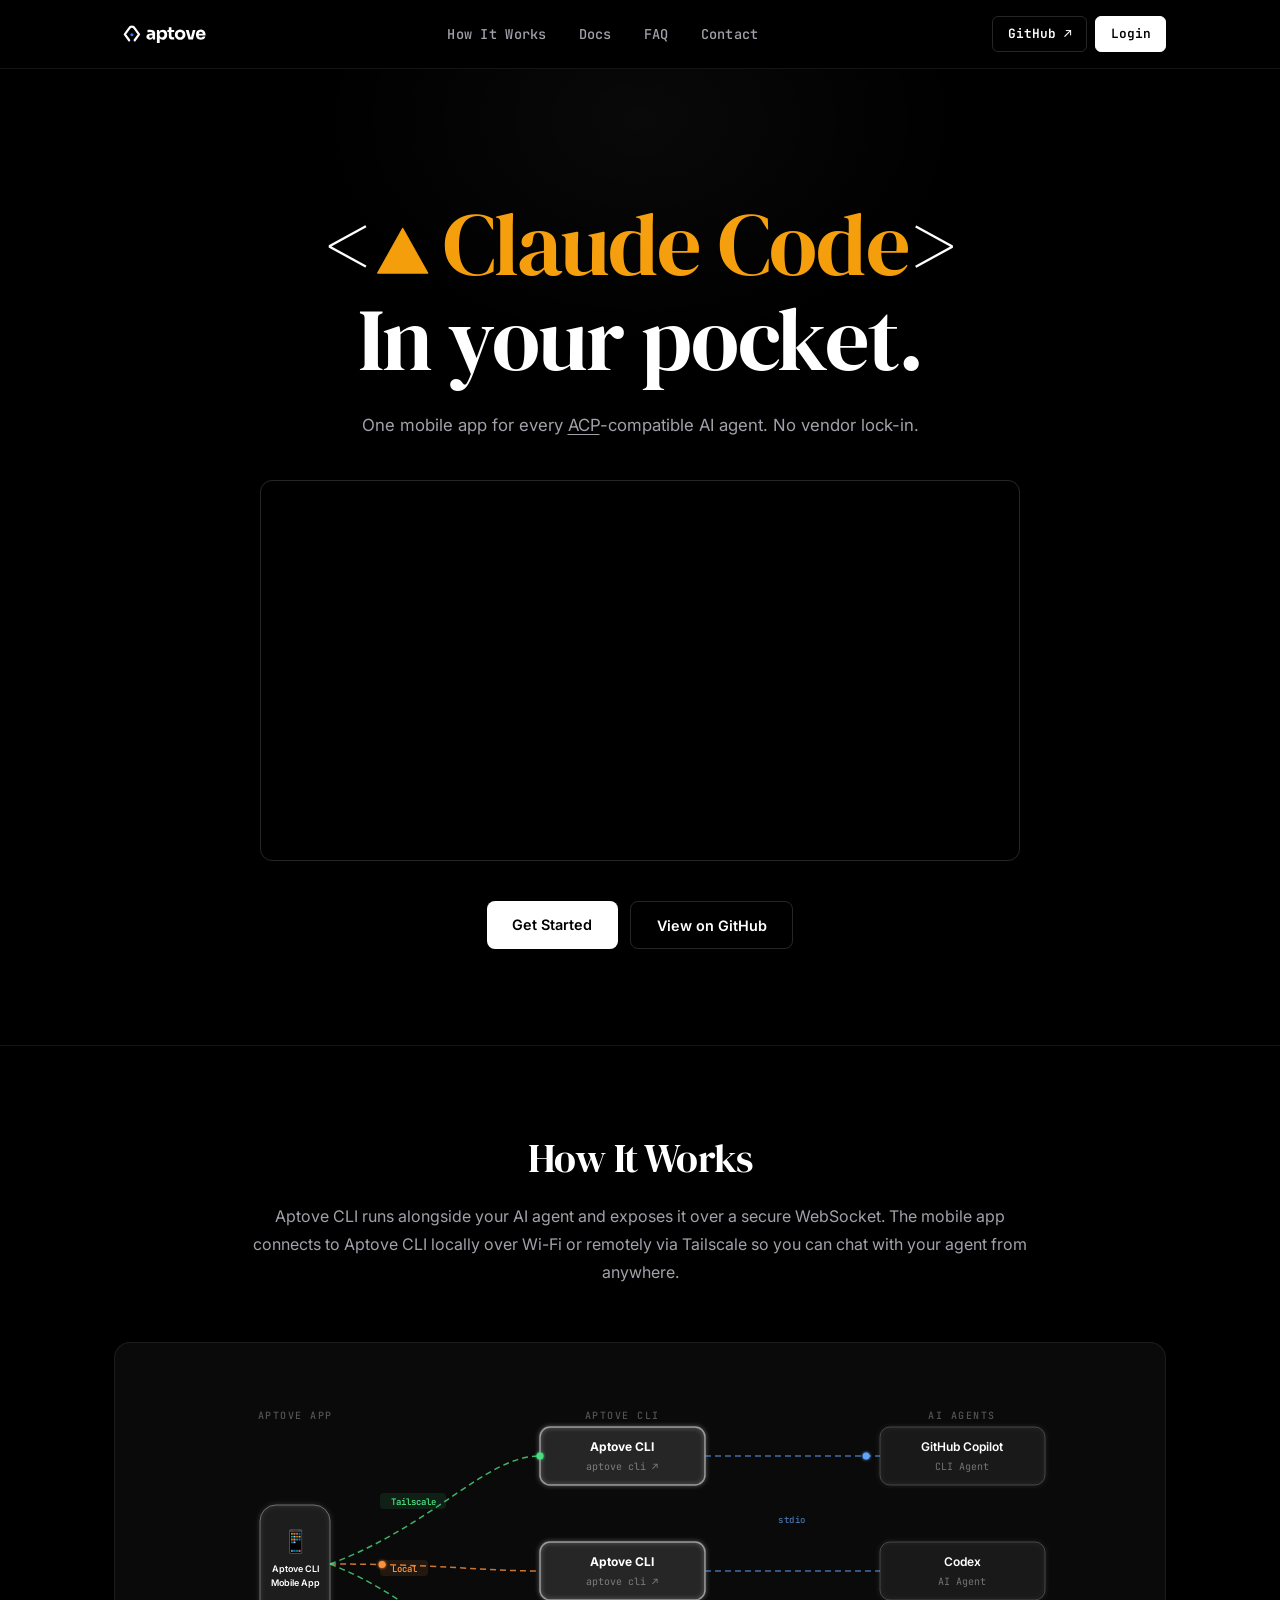
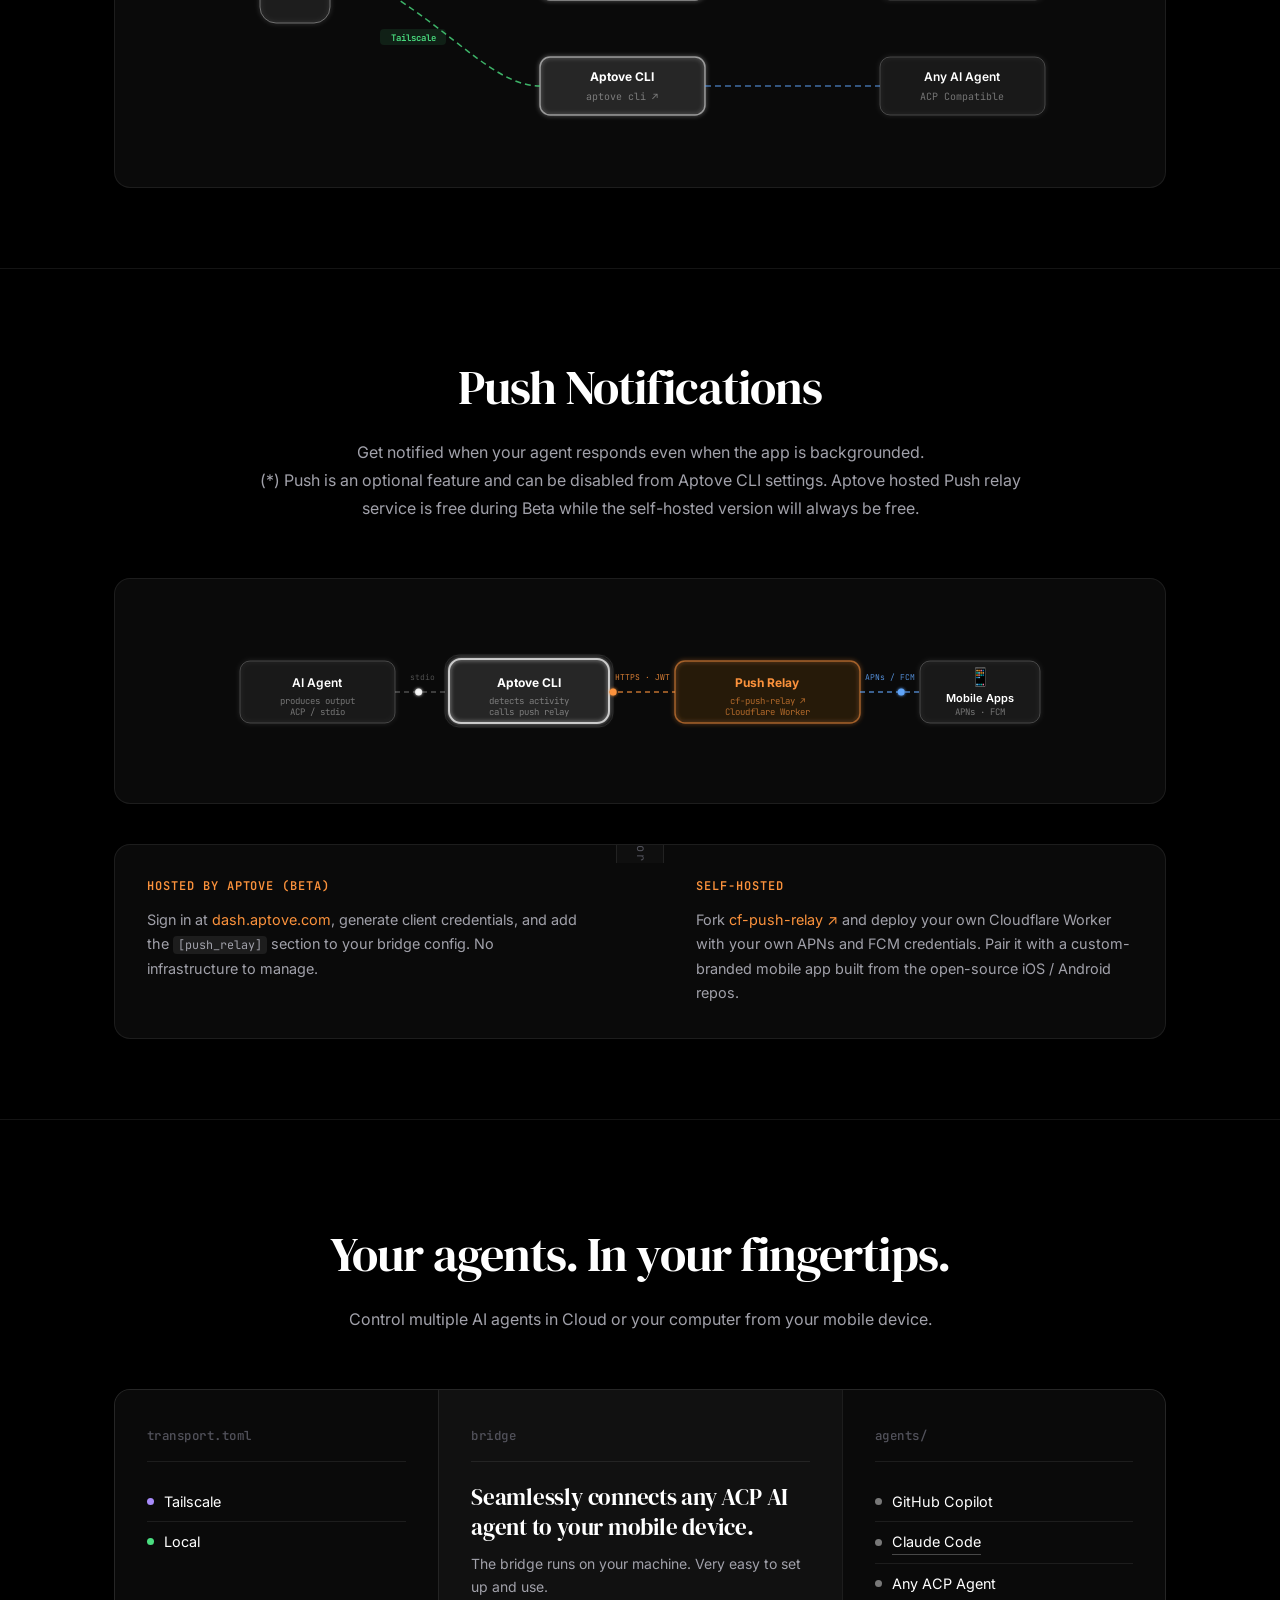
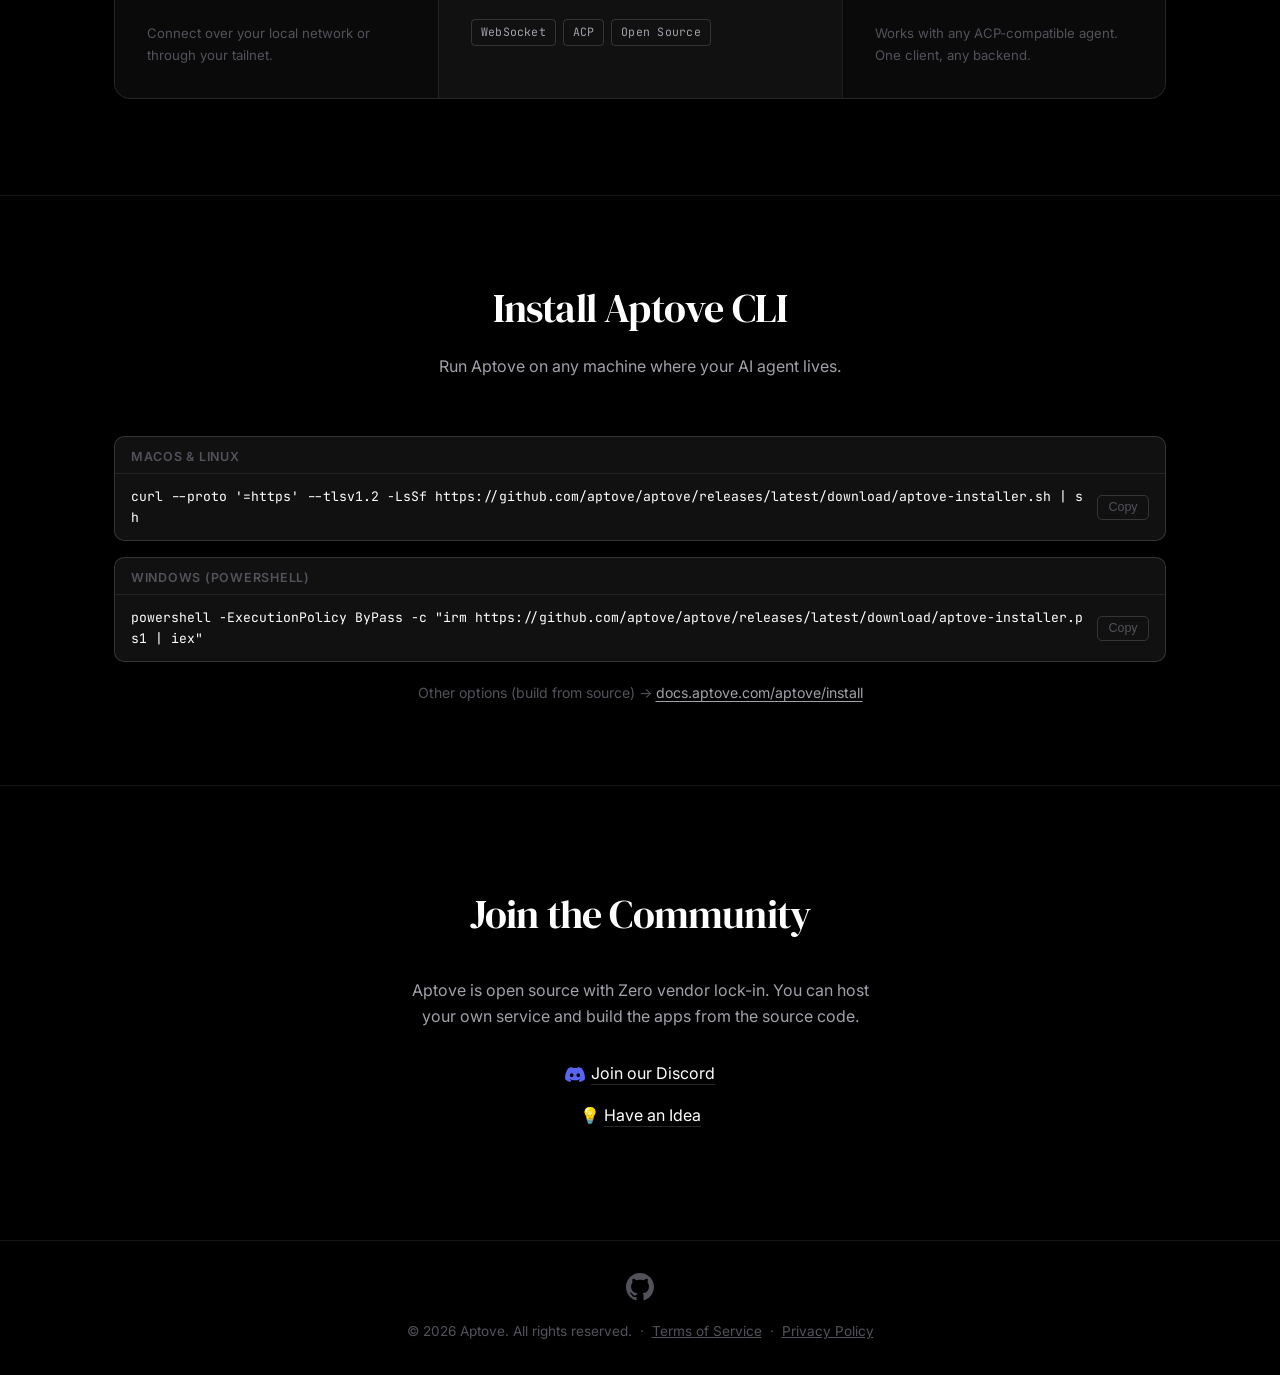
==== commit a8a9a8a9: "Update the main site" ====
--- a/index.html
+++ b/index.html
@@ -1,4 +1,5 @@
 <!DOCTYPE html>
+
 <html lang="en">
 <head>
     <meta charset="UTF-8">
@@ -59,9 +60,9 @@
         <section id="how-it-works" class="how-it-works">
             <div class="container">
                 <h2 class="section-title">How It Works</h2>
-                <p class="section-sub">Aptove runs alongside your AI agent and exposes it over a secure WebSocket. The mobile app connects to Aptove locally over Wi-Fi or remotely via Tailscale so you can chat with your agent from anywhere.</p>
+                <p class="section-sub">Aptove CLI runs alongside your AI agent and exposes it over a secure WebSocket. The mobile app connects to Aptove CLI locally over Wi-Fi or remotely via Tailscale so you can chat with your agent from anywhere.</p>
                 <div class="arch-diagram-wrapper">
-                    <svg viewBox="0 0 840 380" xmlns="http://www.w3.org/2000/svg" class="arch-svg" role="img" aria-label="Architecture diagram: mobile apps connecting to AI agents via Aptove">
+                    <svg viewBox="0 0 840 380" xmlns="http://www.w3.org/2000/svg" class="arch-svg" role="img" aria-label="Architecture diagram: mobile apps connecting to AI agents via Aptove CLI">
                         <defs>
                             <filter id="arch-node-glow" x="-30%" y="-30%" width="160%" height="160%">
                                 <feGaussianBlur stdDeviation="2" result="blur"/>
@@ -75,7 +76,7 @@
 
                         <!-- Column headers -->
                         <text x="75" y="44" text-anchor="middle" fill="rgba(255,255,255,0.3)" font-size="10" font-family="'JetBrains Mono',monospace" font-weight="500" letter-spacing="1.5">APTOVE APP</text>
-                        <text x="402" y="44" text-anchor="middle" fill="rgba(255,255,255,0.3)" font-size="10" font-family="'JetBrains Mono',monospace" font-weight="500" letter-spacing="1.5">BRIDGE</text>
+                        <text x="402" y="44" text-anchor="middle" fill="rgba(255,255,255,0.3)" font-size="10" font-family="'JetBrains Mono',monospace" font-weight="500" letter-spacing="1.5">APTOVE CLI</text>
                         <text x="742" y="44" text-anchor="middle" fill="rgba(255,255,255,0.3)" font-size="10" font-family="'JetBrains Mono',monospace" font-weight="500" letter-spacing="1.5">AI AGENTS</text>
 
                         <!-- Aptove Mobile App Node (phone shape) -->
@@ -84,7 +85,7 @@
                                 <rect x="40" y="130" width="70" height="118" rx="16" fill="rgba(255,255,255,0.04)" stroke="rgba(255,255,255,0.35)" stroke-width="1"/>
                             </g>
                             <text x="75" y="174" text-anchor="middle" font-size="22" font-family="system-ui,sans-serif">📱</text>
-                            <text x="75" y="197" text-anchor="middle" fill="#ffffff" font-size="9" font-weight="600" font-family="'Inter',sans-serif">Aptove</text>
+                            <text x="75" y="197" text-anchor="middle" fill="#ffffff" font-size="9" font-weight="600" font-family="'Inter',sans-serif">Aptove CLI</text>
                             <text x="75" y="211" text-anchor="middle" fill="#ffffff" font-size="9" font-weight="600" font-family="'Inter',sans-serif">Mobile App</text>
                         </a>
 
@@ -93,8 +94,8 @@
                             <g filter="url(#arch-node-glow)">
                                 <rect x="320" y="52" width="165" height="58" rx="10" fill="rgba(255,255,255,0.06)" stroke="rgba(255,255,255,0.5)" stroke-width="1.5"/>
                             </g>
-                            <text x="402" y="76" text-anchor="middle" fill="#ffffff" font-size="12" font-weight="700" font-family="'Inter',sans-serif">Aptove</text>
-                            <text x="402" y="95" text-anchor="middle" fill="rgba(255,255,255,0.4)" font-size="10" font-family="'JetBrains Mono',monospace">aptove/aptove ↗</text>
+                            <text x="402" y="76" text-anchor="middle" fill="#ffffff" font-size="12" font-weight="700" font-family="'Inter',sans-serif">Aptove CLI</text>
+                            <text x="402" y="95" text-anchor="middle" fill="rgba(255,255,255,0.4)" font-size="10" font-family="'JetBrains Mono',monospace">aptove cli ↗</text>
                         </a>
 
                         <!-- Bridge 2 (paired with Codex) -->
@@ -102,8 +103,8 @@
                             <g filter="url(#arch-node-glow)">
                                 <rect x="320" y="167" width="165" height="58" rx="10" fill="rgba(255,255,255,0.06)" stroke="rgba(255,255,255,0.5)" stroke-width="1.5"/>
                             </g>
-                            <text x="402" y="191" text-anchor="middle" fill="#ffffff" font-size="12" font-weight="700" font-family="'Inter',sans-serif">Aptove</text>
-                            <text x="402" y="210" text-anchor="middle" fill="rgba(255,255,255,0.4)" font-size="10" font-family="'JetBrains Mono',monospace">aptove/aptove ↗</text>
+                            <text x="402" y="191" text-anchor="middle" fill="#ffffff" font-size="12" font-weight="700" font-family="'Inter',sans-serif">Aptove CLI</text>
+                            <text x="402" y="210" text-anchor="middle" fill="rgba(255,255,255,0.4)" font-size="10" font-family="'JetBrains Mono',monospace">aptove cli ↗</text>
                         </a>
 
                         <!-- Bridge 3 (paired with Any Agent) -->
@@ -111,8 +112,8 @@
                             <g filter="url(#arch-node-glow)">
                                 <rect x="320" y="282" width="165" height="58" rx="10" fill="rgba(255,255,255,0.06)" stroke="rgba(255,255,255,0.5)" stroke-width="1.5"/>
                             </g>
-                            <text x="402" y="306" text-anchor="middle" fill="#ffffff" font-size="12" font-weight="700" font-family="'Inter',sans-serif">Aptove</text>
-                            <text x="402" y="325" text-anchor="middle" fill="rgba(255,255,255,0.4)" font-size="10" font-family="'JetBrains Mono',monospace">aptove/aptove ↗</text>
+                            <text x="402" y="306" text-anchor="middle" fill="#ffffff" font-size="12" font-weight="700" font-family="'Inter',sans-serif">Aptove CLI</text>
+                            <text x="402" y="325" text-anchor="middle" fill="rgba(255,255,255,0.4)" font-size="10" font-family="'JetBrains Mono',monospace">aptove cli ↗</text>
                         </a>
 
                         <!-- GitHub Copilot Node -->
@@ -230,9 +231,9 @@
         <section class="push-section">
             <div class="container">
                 <h2 class="section-heading">Push Notifications</h2>
-                <p class="section-sub">Get notified when your agent responds even when the app is backgrounded. <br> (*) Push is an optional feature and can be disabled from Aptove settings. Aptove hosted Push relay service is free during Beta while the self-hosted version will always be free.</p>
+                <p class="section-sub">Get notified when your agent responds even when the app is backgrounded. <br> (*) Push is an optional feature and can be disabled from Aptove CLI settings. Aptove hosted Push relay service is free during Beta while the self-hosted version will always be free.</p>
                 <div class="arch-diagram-wrapper">
-                    <svg viewBox="0 0 840 160" xmlns="http://www.w3.org/2000/svg" class="arch-svg" role="img" aria-label="Push notification flow: Aptove detects agent activity, calls push relay, which delivers to mobile via APNs or FCM">
+                    <svg viewBox="0 0 840 160" xmlns="http://www.w3.org/2000/svg" class="arch-svg" role="img" aria-label="Push notification flow: Aptove CLI detects agent activity, calls push relay, which delivers to mobile via APNs or FCM">
                         <defs>
                             <filter id="push-node-glow" x="-30%" y="-30%" width="160%" height="160%">
                                 <feGaussianBlur stdDeviation="2" result="blur"/>
@@ -258,7 +259,7 @@
                             <g filter="url(#push-node-glow)">
                                 <rect x="229" y="48" width="160" height="64" rx="12" fill="rgba(255,255,255,0.06)" stroke="rgba(255,255,255,0.7)" stroke-width="2"/>
                             </g>
-                            <text x="309" y="76" text-anchor="middle" fill="#ffffff" font-size="12" font-weight="700" font-family="'Inter',sans-serif">Aptove</text>
+                            <text x="309" y="76" text-anchor="middle" fill="#ffffff" font-size="12" font-weight="700" font-family="'Inter',sans-serif">Aptove CLI</text>
                             <text x="309" y="93" text-anchor="middle" fill="rgba(255,255,255,0.4)" font-size="9" font-family="'JetBrains Mono',monospace">detects activity</text>
                             <text x="309" y="104" text-anchor="middle" fill="rgba(255,255,255,0.4)" font-size="9" font-family="'JetBrains Mono',monospace">calls push relay</text>
                         </a>
@@ -389,7 +390,7 @@
         <!-- Install -->
         <section class="install-section">
             <div class="container">
-                <h2 class="section-title">Install Aptove</h2>
+                <h2 class="section-title">Install Aptove CLI</h2>
                 <p class="section-sub">Run Aptove on any machine where your AI agent lives.</p>
                 <div class="install-blocks">
                     <div class="install-block">
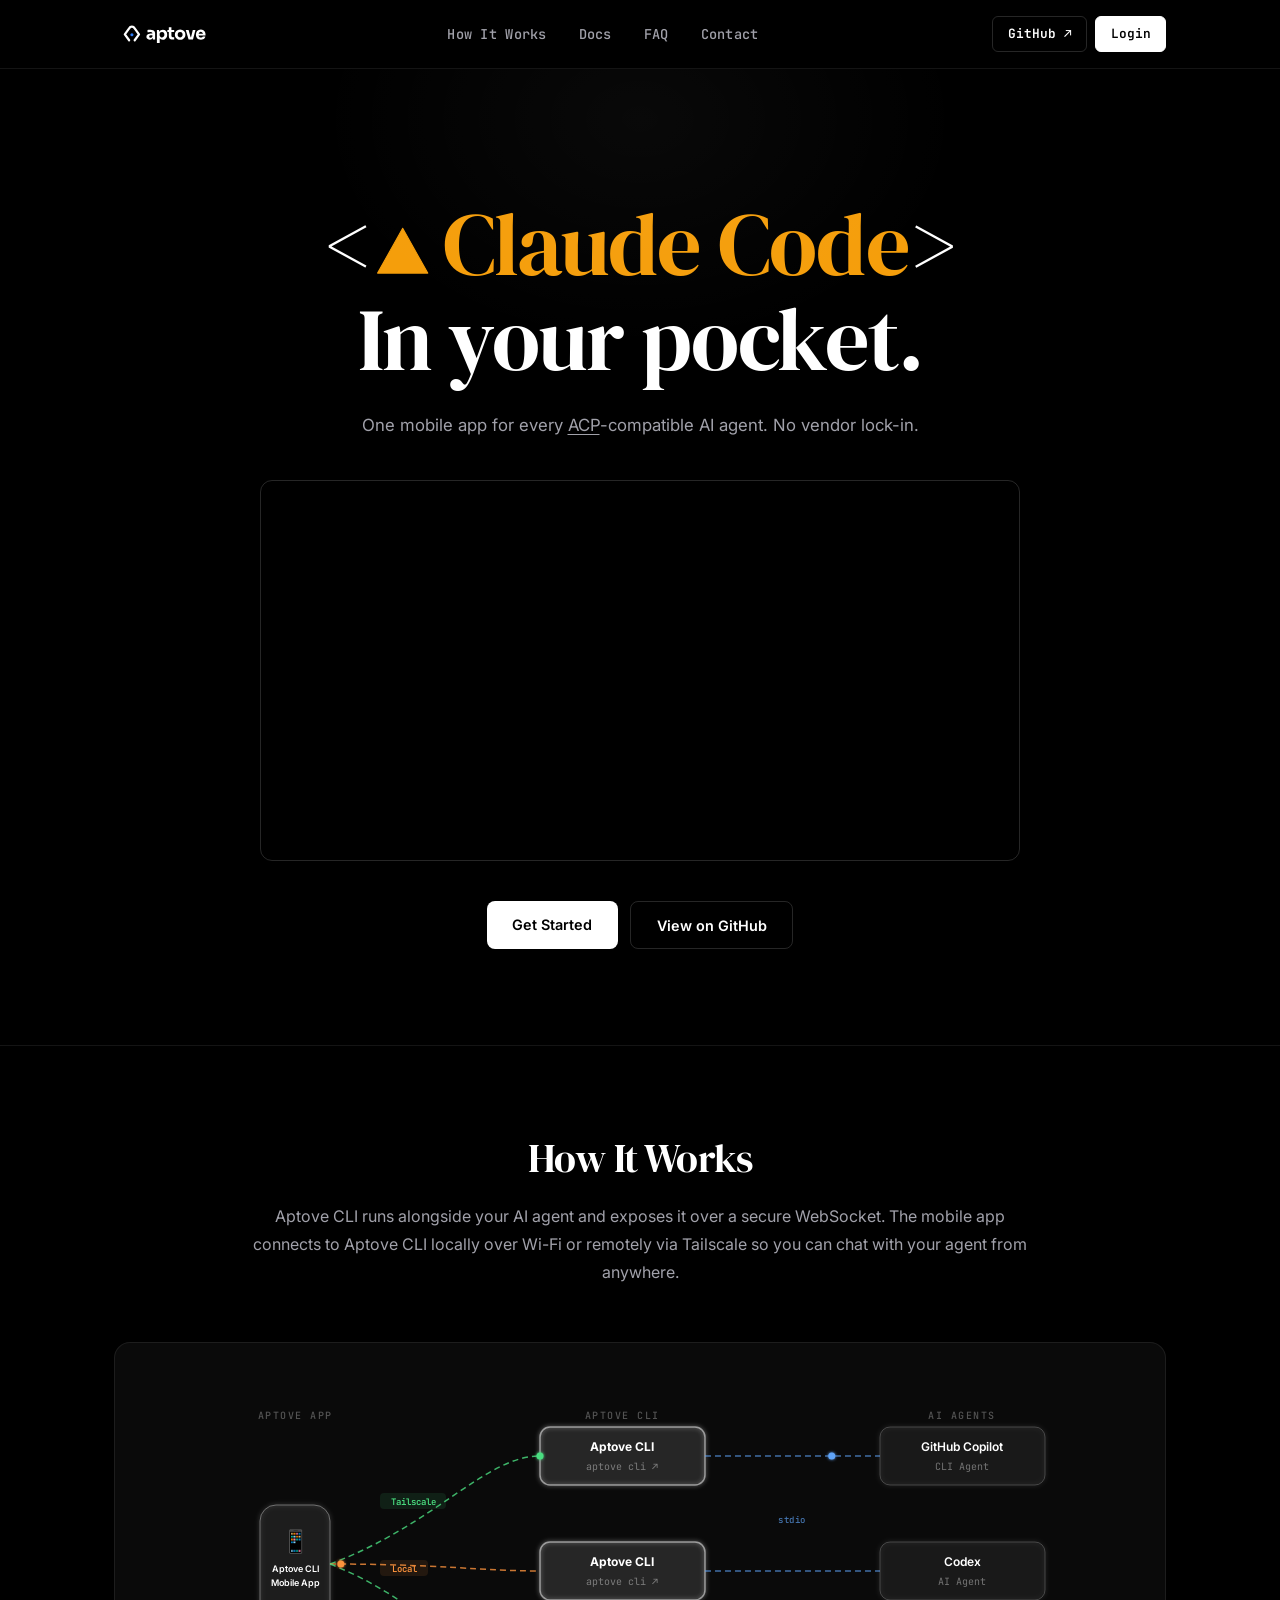
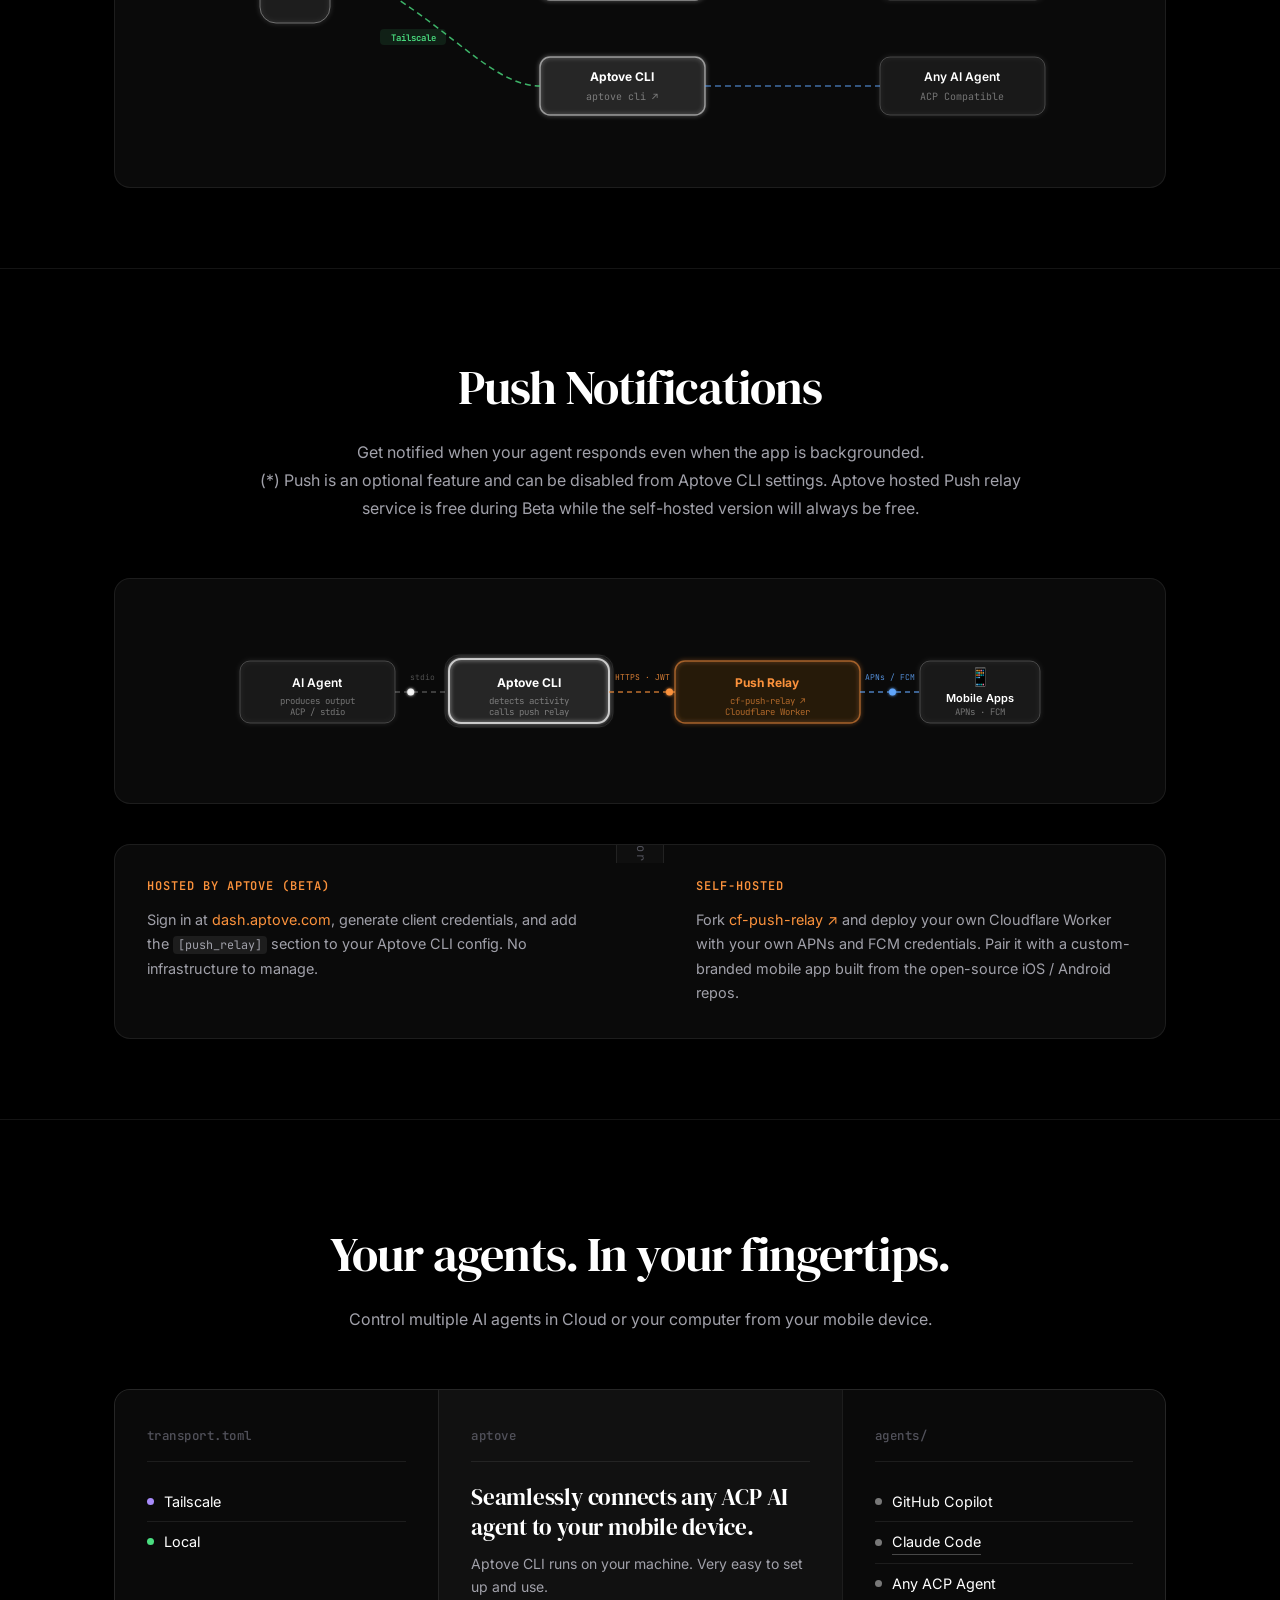
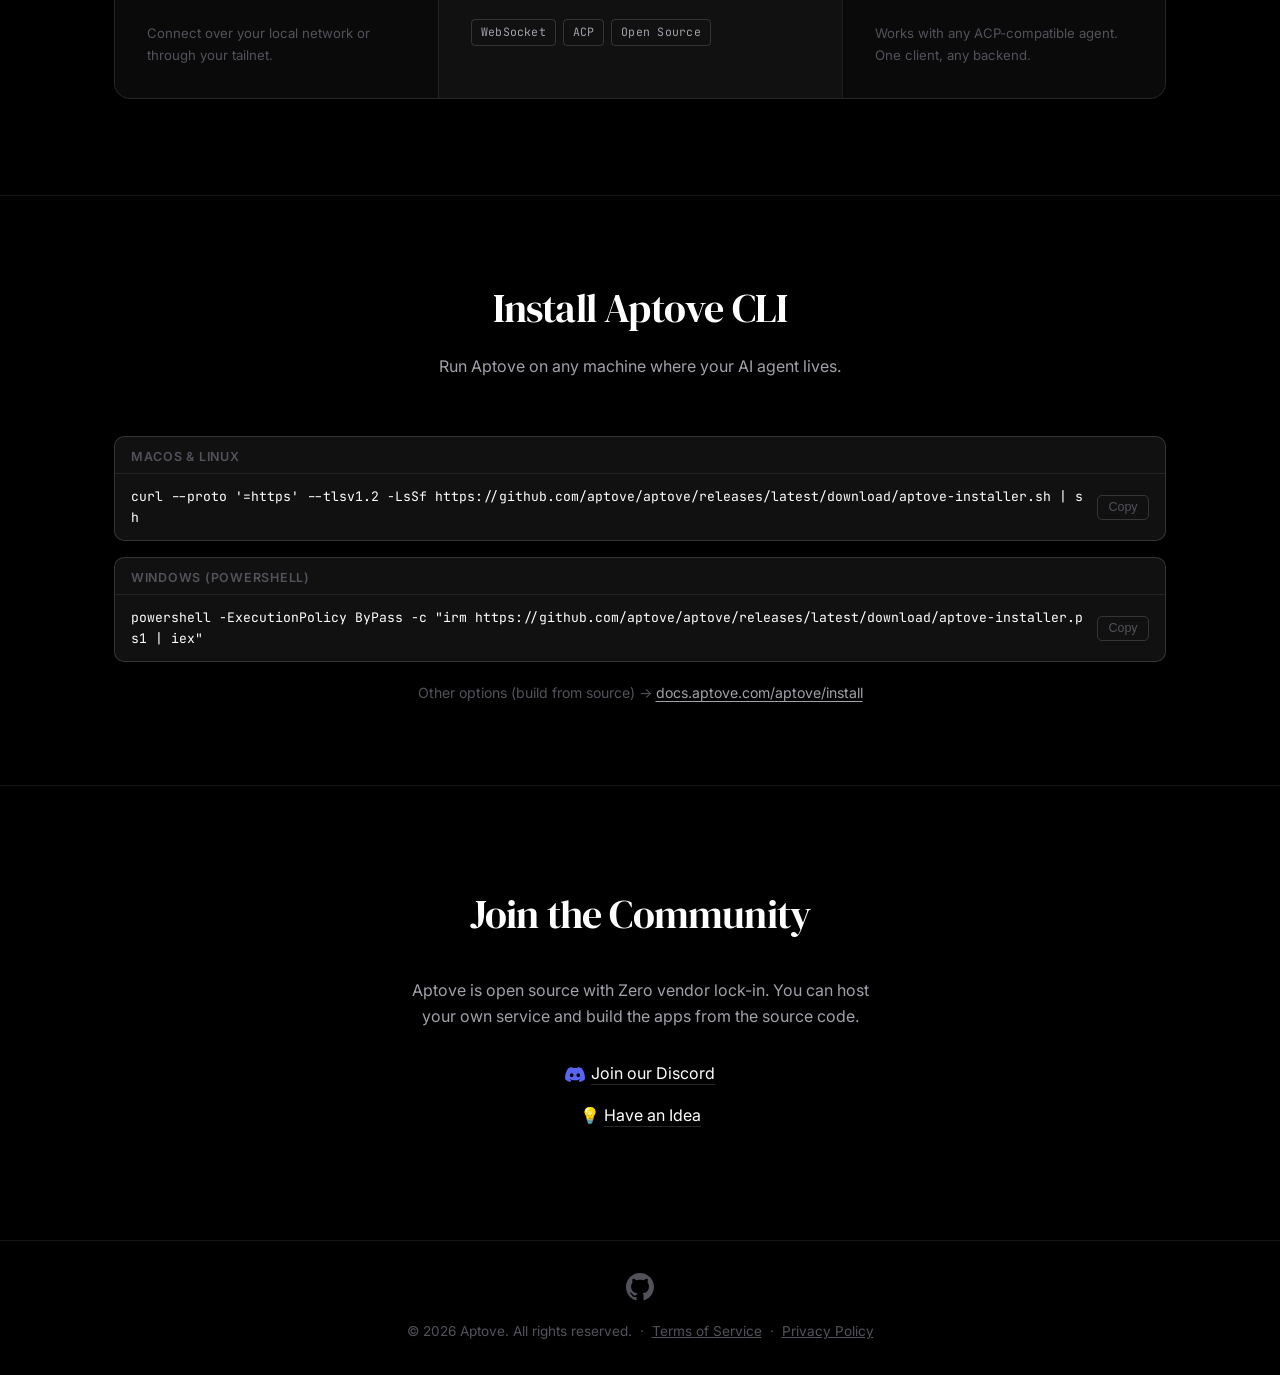
==== commit 3e0352da: "update on aptove CLI" ====
--- a/index.html
+++ b/index.html
@@ -310,7 +310,7 @@
                 <div class="push-options">
                     <div class="push-option">
                         <div class="push-option-label">Hosted by Aptove (Beta)</div>
-                        <p>Sign in at <a href="https://dash.aptove.com" target="_blank">dash.aptove.com</a>, generate client credentials, and add the <code>[push_relay]</code> section to your bridge config. No infrastructure to manage. </p> 
+                        <p>Sign in at <a href="https://dash.aptove.com" target="_blank">dash.aptove.com</a>, generate client credentials, and add the <code>[push_relay]</code> section to your Aptove CLI config. No infrastructure to manage. </p> 
                     </div>
                     <div class="push-option-divider">or</div>
                     <div class="push-option">
@@ -349,11 +349,11 @@
                     <!-- Bridge Panel (featured) -->
                     <div class="demo-panel demo-panel-featured">
                         <div class="demo-panel-header">
-                            <span class="mono-label">bridge</span>
+                            <span class="mono-label">aptove</span>
                         </div>
                         <div class="demo-panel-body">
                             <h3>Seamlessly connects any ACP AI agent to your mobile device.</h3>
-                            <p>The bridge runs on your machine. Very easy to set up and use.</p>
+                            <p>Aptove CLI runs on your machine. Very easy to set up and use.</p>
                             <div class="demo-tags">
                                 <span class="demo-tag">WebSocket</span>
                                 <span class="demo-tag">ACP</span>
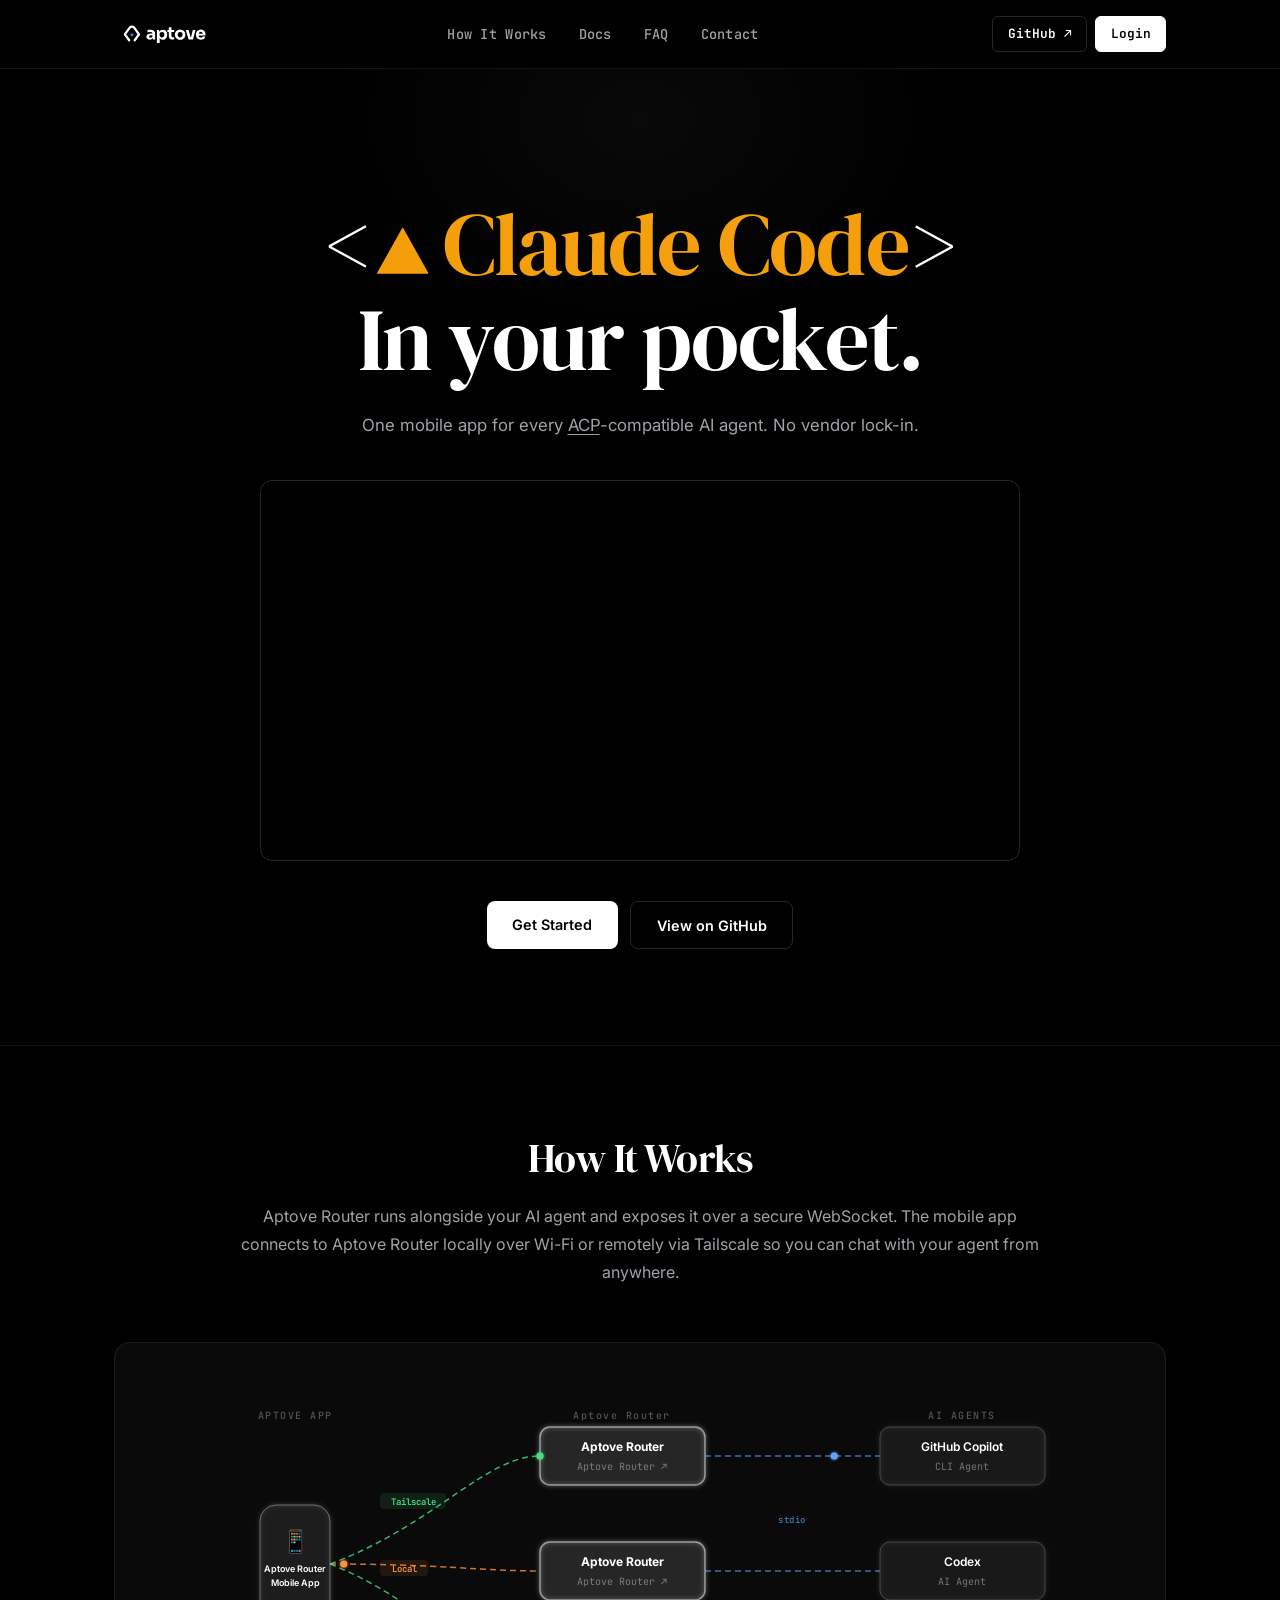
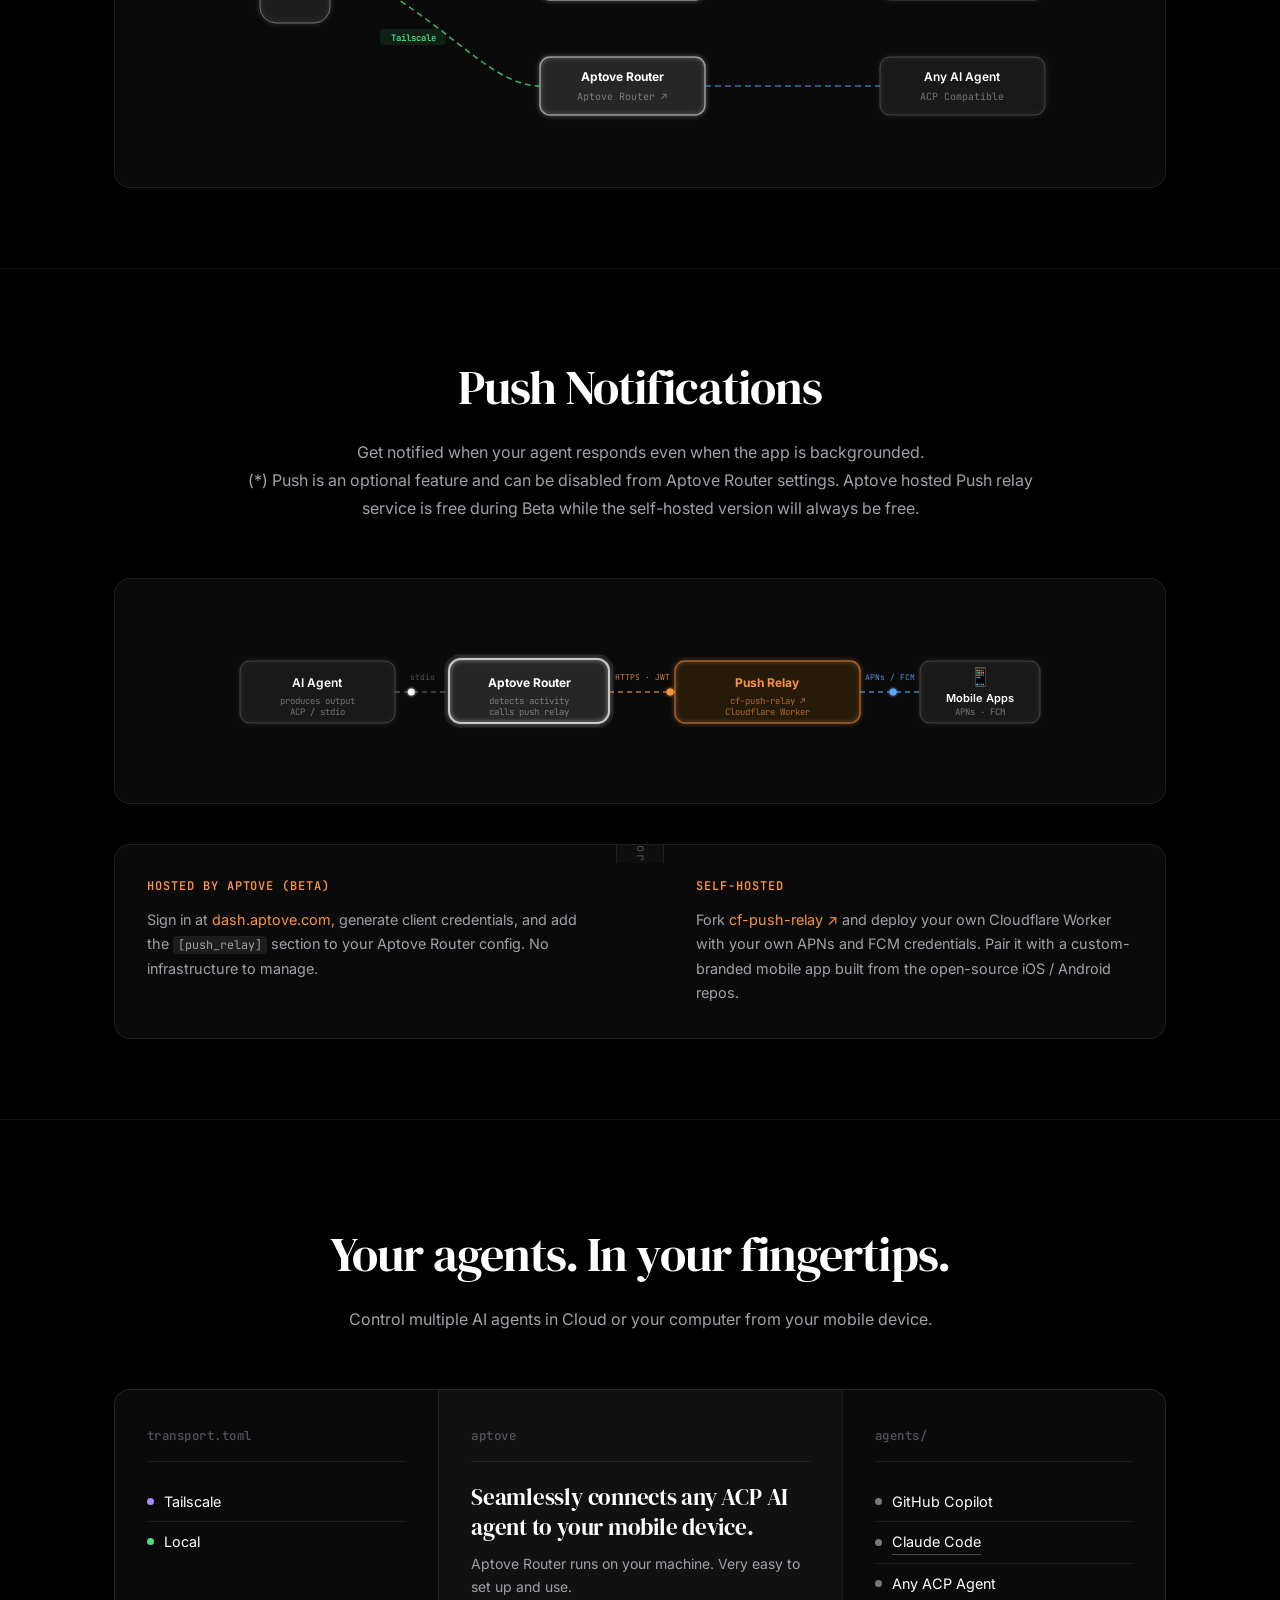
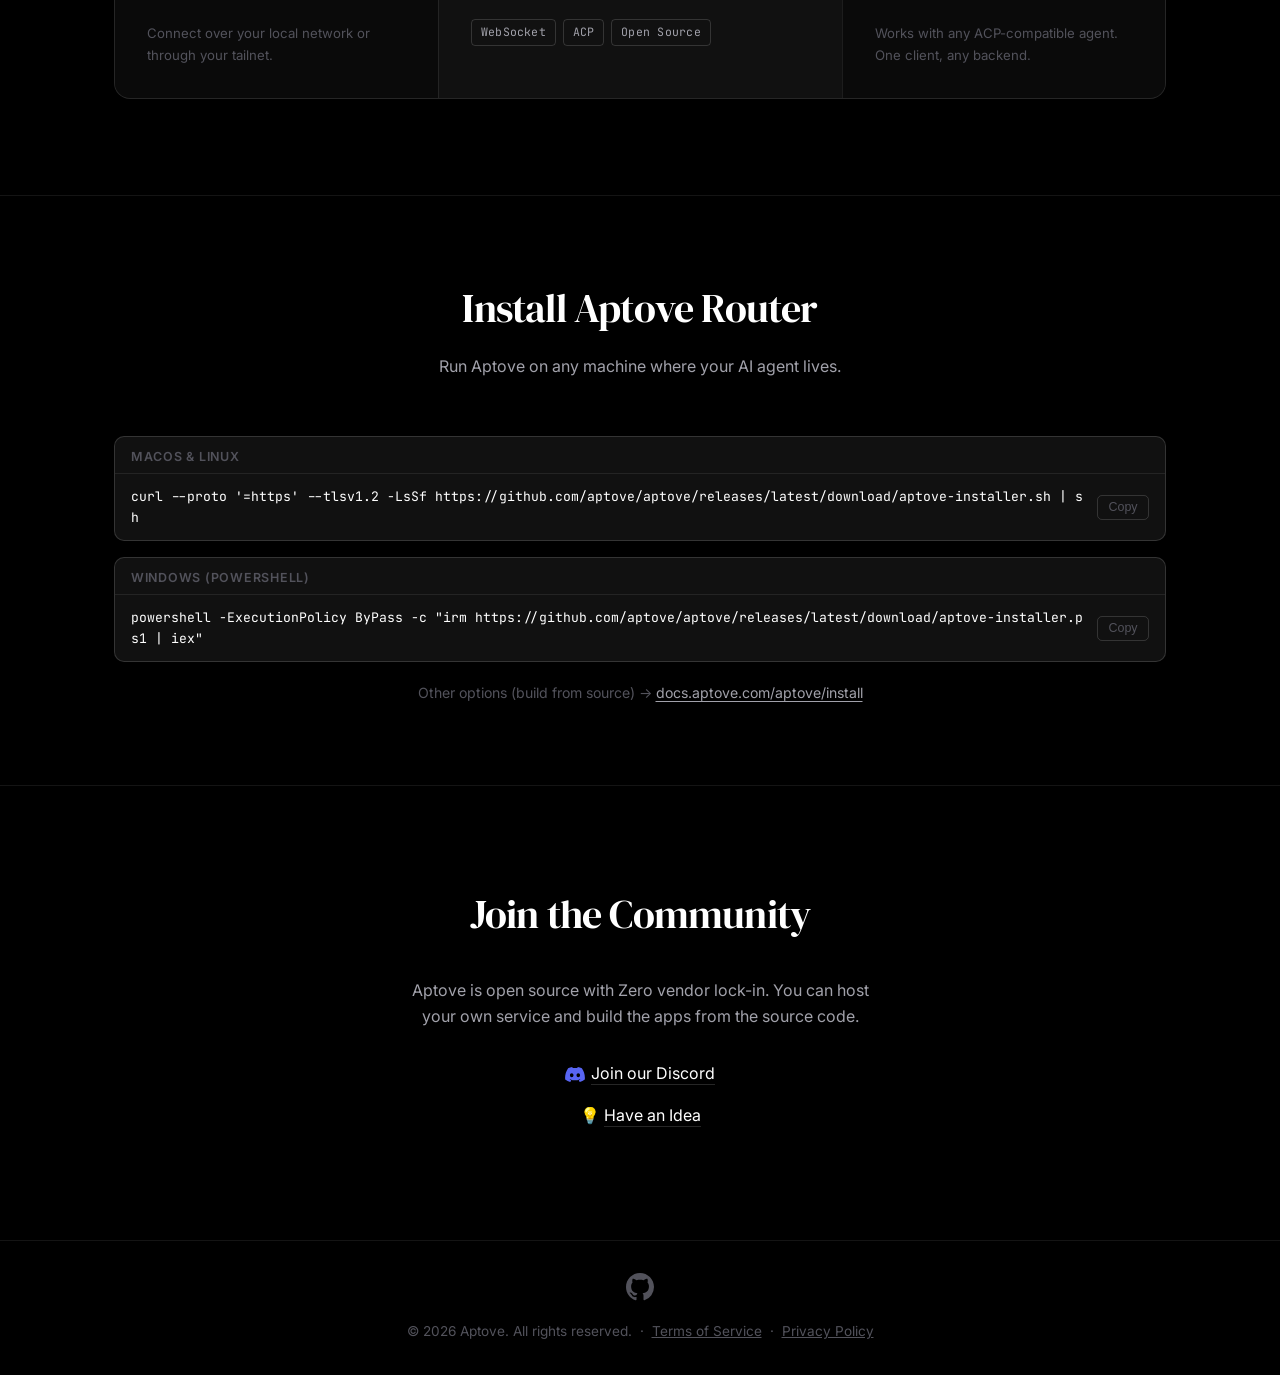
==== commit 9cdf5b80: "Update naming to Aptove Router" ====
--- a/index.html
+++ b/index.html
@@ -60,9 +60,9 @@
         <section id="how-it-works" class="how-it-works">
             <div class="container">
                 <h2 class="section-title">How It Works</h2>
-                <p class="section-sub">Aptove CLI runs alongside your AI agent and exposes it over a secure WebSocket. The mobile app connects to Aptove CLI locally over Wi-Fi or remotely via Tailscale so you can chat with your agent from anywhere.</p>
+                <p class="section-sub">Aptove Router runs alongside your AI agent and exposes it over a secure WebSocket. The mobile app connects to Aptove Router locally over Wi-Fi or remotely via Tailscale so you can chat with your agent from anywhere.</p>
                 <div class="arch-diagram-wrapper">
-                    <svg viewBox="0 0 840 380" xmlns="http://www.w3.org/2000/svg" class="arch-svg" role="img" aria-label="Architecture diagram: mobile apps connecting to AI agents via Aptove CLI">
+                    <svg viewBox="0 0 840 380" xmlns="http://www.w3.org/2000/svg" class="arch-svg" role="img" aria-label="Architecture diagram: mobile apps connecting to AI agents via Aptove Router">
                         <defs>
                             <filter id="arch-node-glow" x="-30%" y="-30%" width="160%" height="160%">
                                 <feGaussianBlur stdDeviation="2" result="blur"/>
@@ -76,7 +76,7 @@
 
                         <!-- Column headers -->
                         <text x="75" y="44" text-anchor="middle" fill="rgba(255,255,255,0.3)" font-size="10" font-family="'JetBrains Mono',monospace" font-weight="500" letter-spacing="1.5">APTOVE APP</text>
-                        <text x="402" y="44" text-anchor="middle" fill="rgba(255,255,255,0.3)" font-size="10" font-family="'JetBrains Mono',monospace" font-weight="500" letter-spacing="1.5">APTOVE CLI</text>
+                        <text x="402" y="44" text-anchor="middle" fill="rgba(255,255,255,0.3)" font-size="10" font-family="'JetBrains Mono',monospace" font-weight="500" letter-spacing="1.5">Aptove Router</text>
                         <text x="742" y="44" text-anchor="middle" fill="rgba(255,255,255,0.3)" font-size="10" font-family="'JetBrains Mono',monospace" font-weight="500" letter-spacing="1.5">AI AGENTS</text>
 
                         <!-- Aptove Mobile App Node (phone shape) -->
@@ -85,7 +85,7 @@
                                 <rect x="40" y="130" width="70" height="118" rx="16" fill="rgba(255,255,255,0.04)" stroke="rgba(255,255,255,0.35)" stroke-width="1"/>
                             </g>
                             <text x="75" y="174" text-anchor="middle" font-size="22" font-family="system-ui,sans-serif">📱</text>
-                            <text x="75" y="197" text-anchor="middle" fill="#ffffff" font-size="9" font-weight="600" font-family="'Inter',sans-serif">Aptove CLI</text>
+                            <text x="75" y="197" text-anchor="middle" fill="#ffffff" font-size="9" font-weight="600" font-family="'Inter',sans-serif">Aptove Router</text>
                             <text x="75" y="211" text-anchor="middle" fill="#ffffff" font-size="9" font-weight="600" font-family="'Inter',sans-serif">Mobile App</text>
                         </a>
 
@@ -94,8 +94,8 @@
                             <g filter="url(#arch-node-glow)">
                                 <rect x="320" y="52" width="165" height="58" rx="10" fill="rgba(255,255,255,0.06)" stroke="rgba(255,255,255,0.5)" stroke-width="1.5"/>
                             </g>
-                            <text x="402" y="76" text-anchor="middle" fill="#ffffff" font-size="12" font-weight="700" font-family="'Inter',sans-serif">Aptove CLI</text>
-                            <text x="402" y="95" text-anchor="middle" fill="rgba(255,255,255,0.4)" font-size="10" font-family="'JetBrains Mono',monospace">aptove cli ↗</text>
+                            <text x="402" y="76" text-anchor="middle" fill="#ffffff" font-size="12" font-weight="700" font-family="'Inter',sans-serif">Aptove Router</text>
+                            <text x="402" y="95" text-anchor="middle" fill="rgba(255,255,255,0.4)" font-size="10" font-family="'JetBrains Mono',monospace">Aptove Router ↗</text>
                         </a>
 
                         <!-- Bridge 2 (paired with Codex) -->
@@ -103,8 +103,8 @@
                             <g filter="url(#arch-node-glow)">
                                 <rect x="320" y="167" width="165" height="58" rx="10" fill="rgba(255,255,255,0.06)" stroke="rgba(255,255,255,0.5)" stroke-width="1.5"/>
                             </g>
-                            <text x="402" y="191" text-anchor="middle" fill="#ffffff" font-size="12" font-weight="700" font-family="'Inter',sans-serif">Aptove CLI</text>
-                            <text x="402" y="210" text-anchor="middle" fill="rgba(255,255,255,0.4)" font-size="10" font-family="'JetBrains Mono',monospace">aptove cli ↗</text>
+                            <text x="402" y="191" text-anchor="middle" fill="#ffffff" font-size="12" font-weight="700" font-family="'Inter',sans-serif">Aptove Router</text>
+                            <text x="402" y="210" text-anchor="middle" fill="rgba(255,255,255,0.4)" font-size="10" font-family="'JetBrains Mono',monospace">Aptove Router ↗</text>
                         </a>
 
                         <!-- Bridge 3 (paired with Any Agent) -->
@@ -112,8 +112,8 @@
                             <g filter="url(#arch-node-glow)">
                                 <rect x="320" y="282" width="165" height="58" rx="10" fill="rgba(255,255,255,0.06)" stroke="rgba(255,255,255,0.5)" stroke-width="1.5"/>
                             </g>
-                            <text x="402" y="306" text-anchor="middle" fill="#ffffff" font-size="12" font-weight="700" font-family="'Inter',sans-serif">Aptove CLI</text>
-                            <text x="402" y="325" text-anchor="middle" fill="rgba(255,255,255,0.4)" font-size="10" font-family="'JetBrains Mono',monospace">aptove cli ↗</text>
+                            <text x="402" y="306" text-anchor="middle" fill="#ffffff" font-size="12" font-weight="700" font-family="'Inter',sans-serif">Aptove Router</text>
+                            <text x="402" y="325" text-anchor="middle" fill="rgba(255,255,255,0.4)" font-size="10" font-family="'JetBrains Mono',monospace">Aptove Router ↗</text>
                         </a>
 
                         <!-- GitHub Copilot Node -->
@@ -231,9 +231,9 @@
         <section class="push-section">
             <div class="container">
                 <h2 class="section-heading">Push Notifications</h2>
-                <p class="section-sub">Get notified when your agent responds even when the app is backgrounded. <br> (*) Push is an optional feature and can be disabled from Aptove CLI settings. Aptove hosted Push relay service is free during Beta while the self-hosted version will always be free.</p>
+                <p class="section-sub">Get notified when your agent responds even when the app is backgrounded. <br> (*) Push is an optional feature and can be disabled from Aptove Router settings. Aptove hosted Push relay service is free during Beta while the self-hosted version will always be free.</p>
                 <div class="arch-diagram-wrapper">
-                    <svg viewBox="0 0 840 160" xmlns="http://www.w3.org/2000/svg" class="arch-svg" role="img" aria-label="Push notification flow: Aptove CLI detects agent activity, calls push relay, which delivers to mobile via APNs or FCM">
+                    <svg viewBox="0 0 840 160" xmlns="http://www.w3.org/2000/svg" class="arch-svg" role="img" aria-label="Push notification flow: Aptove Router detects agent activity, calls push relay, which delivers to mobile via APNs or FCM">
                         <defs>
                             <filter id="push-node-glow" x="-30%" y="-30%" width="160%" height="160%">
                                 <feGaussianBlur stdDeviation="2" result="blur"/>
@@ -259,7 +259,7 @@
                             <g filter="url(#push-node-glow)">
                                 <rect x="229" y="48" width="160" height="64" rx="12" fill="rgba(255,255,255,0.06)" stroke="rgba(255,255,255,0.7)" stroke-width="2"/>
                             </g>
-                            <text x="309" y="76" text-anchor="middle" fill="#ffffff" font-size="12" font-weight="700" font-family="'Inter',sans-serif">Aptove CLI</text>
+                            <text x="309" y="76" text-anchor="middle" fill="#ffffff" font-size="12" font-weight="700" font-family="'Inter',sans-serif">Aptove Router</text>
                             <text x="309" y="93" text-anchor="middle" fill="rgba(255,255,255,0.4)" font-size="9" font-family="'JetBrains Mono',monospace">detects activity</text>
                             <text x="309" y="104" text-anchor="middle" fill="rgba(255,255,255,0.4)" font-size="9" font-family="'JetBrains Mono',monospace">calls push relay</text>
                         </a>
@@ -310,7 +310,7 @@
                 <div class="push-options">
                     <div class="push-option">
                         <div class="push-option-label">Hosted by Aptove (Beta)</div>
-                        <p>Sign in at <a href="https://dash.aptove.com" target="_blank">dash.aptove.com</a>, generate client credentials, and add the <code>[push_relay]</code> section to your Aptove CLI config. No infrastructure to manage. </p> 
+                        <p>Sign in at <a href="https://dash.aptove.com" target="_blank">dash.aptove.com</a>, generate client credentials, and add the <code>[push_relay]</code> section to your Aptove Router config. No infrastructure to manage. </p> 
                     </div>
                     <div class="push-option-divider">or</div>
                     <div class="push-option">
@@ -353,7 +353,7 @@
                         </div>
                         <div class="demo-panel-body">
                             <h3>Seamlessly connects any ACP AI agent to your mobile device.</h3>
-                            <p>Aptove CLI runs on your machine. Very easy to set up and use.</p>
+                            <p>Aptove Router runs on your machine. Very easy to set up and use.</p>
                             <div class="demo-tags">
                                 <span class="demo-tag">WebSocket</span>
                                 <span class="demo-tag">ACP</span>
@@ -390,7 +390,7 @@
         <!-- Install -->
         <section class="install-section">
             <div class="container">
-                <h2 class="section-title">Install Aptove CLI</h2>
+                <h2 class="section-title">Install Aptove Router</h2>
                 <p class="section-sub">Run Aptove on any machine where your AI agent lives.</p>
                 <div class="install-blocks">
                     <div class="install-block">
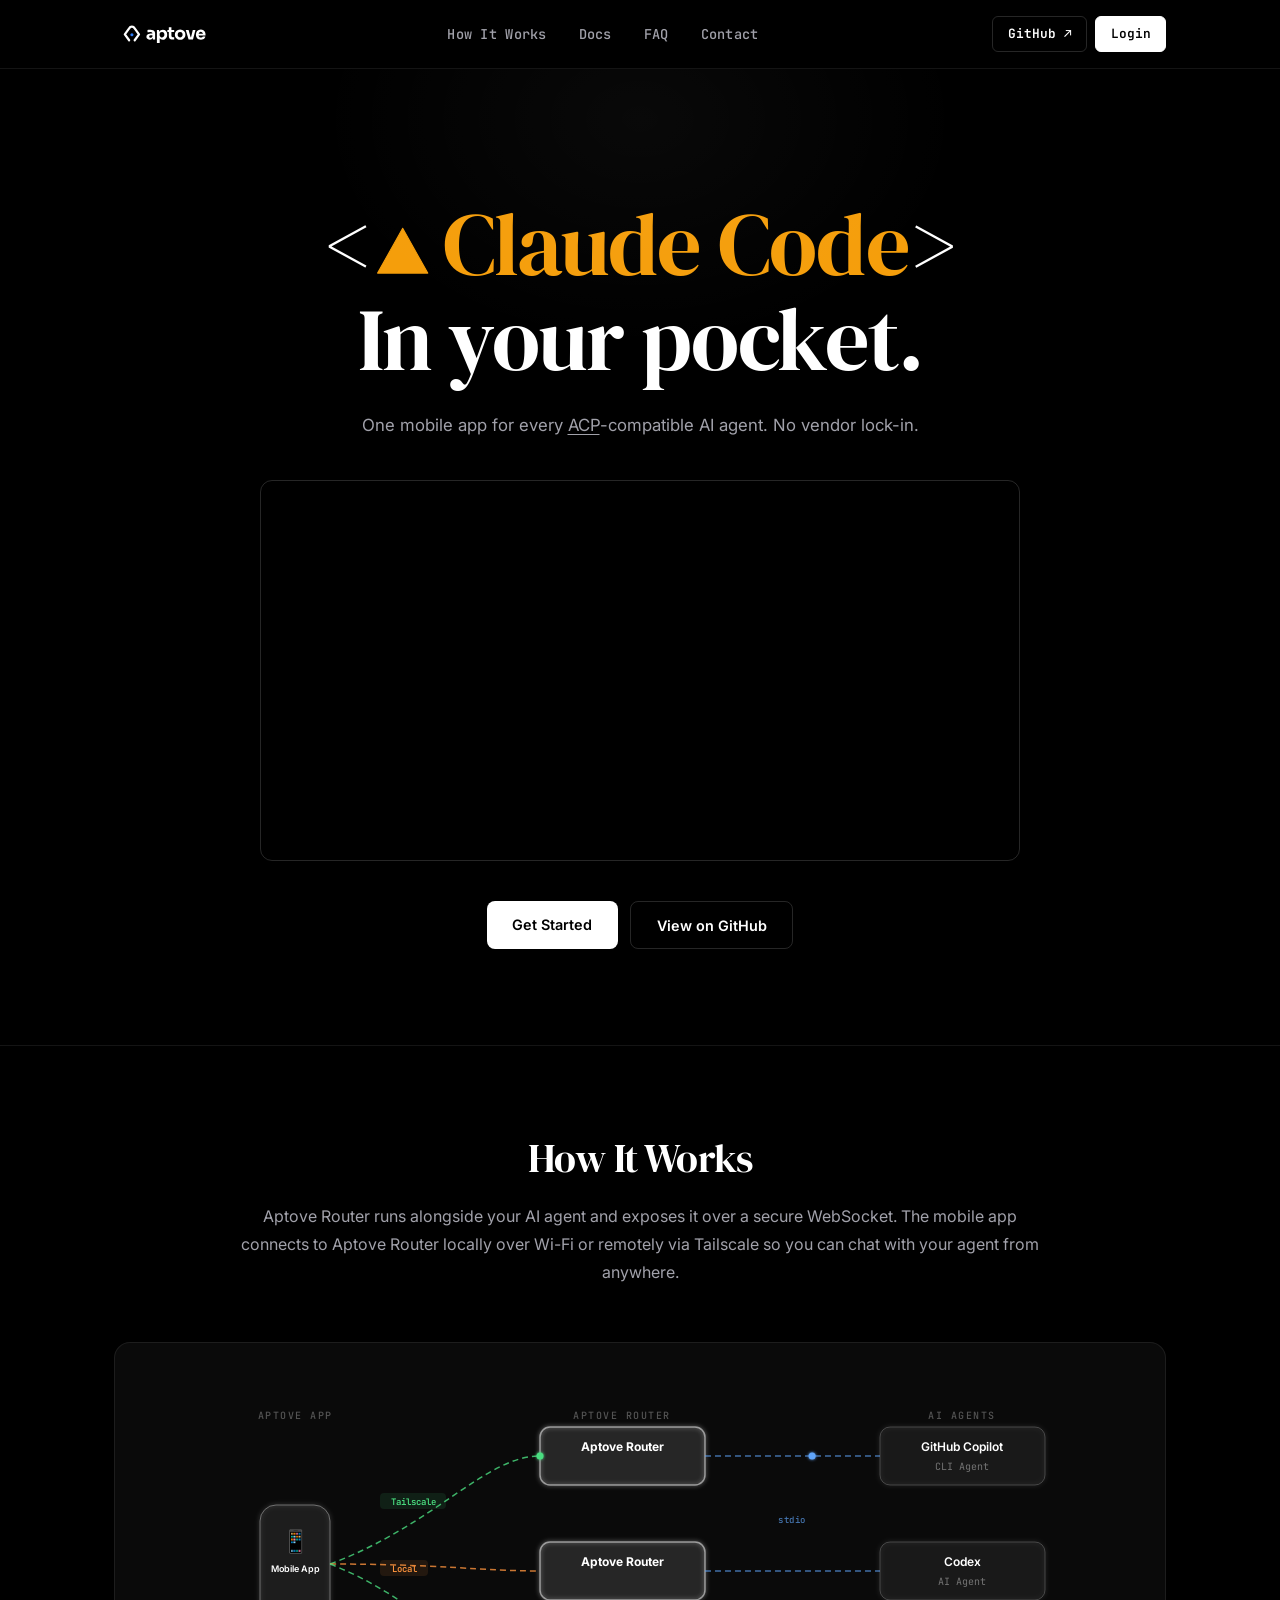
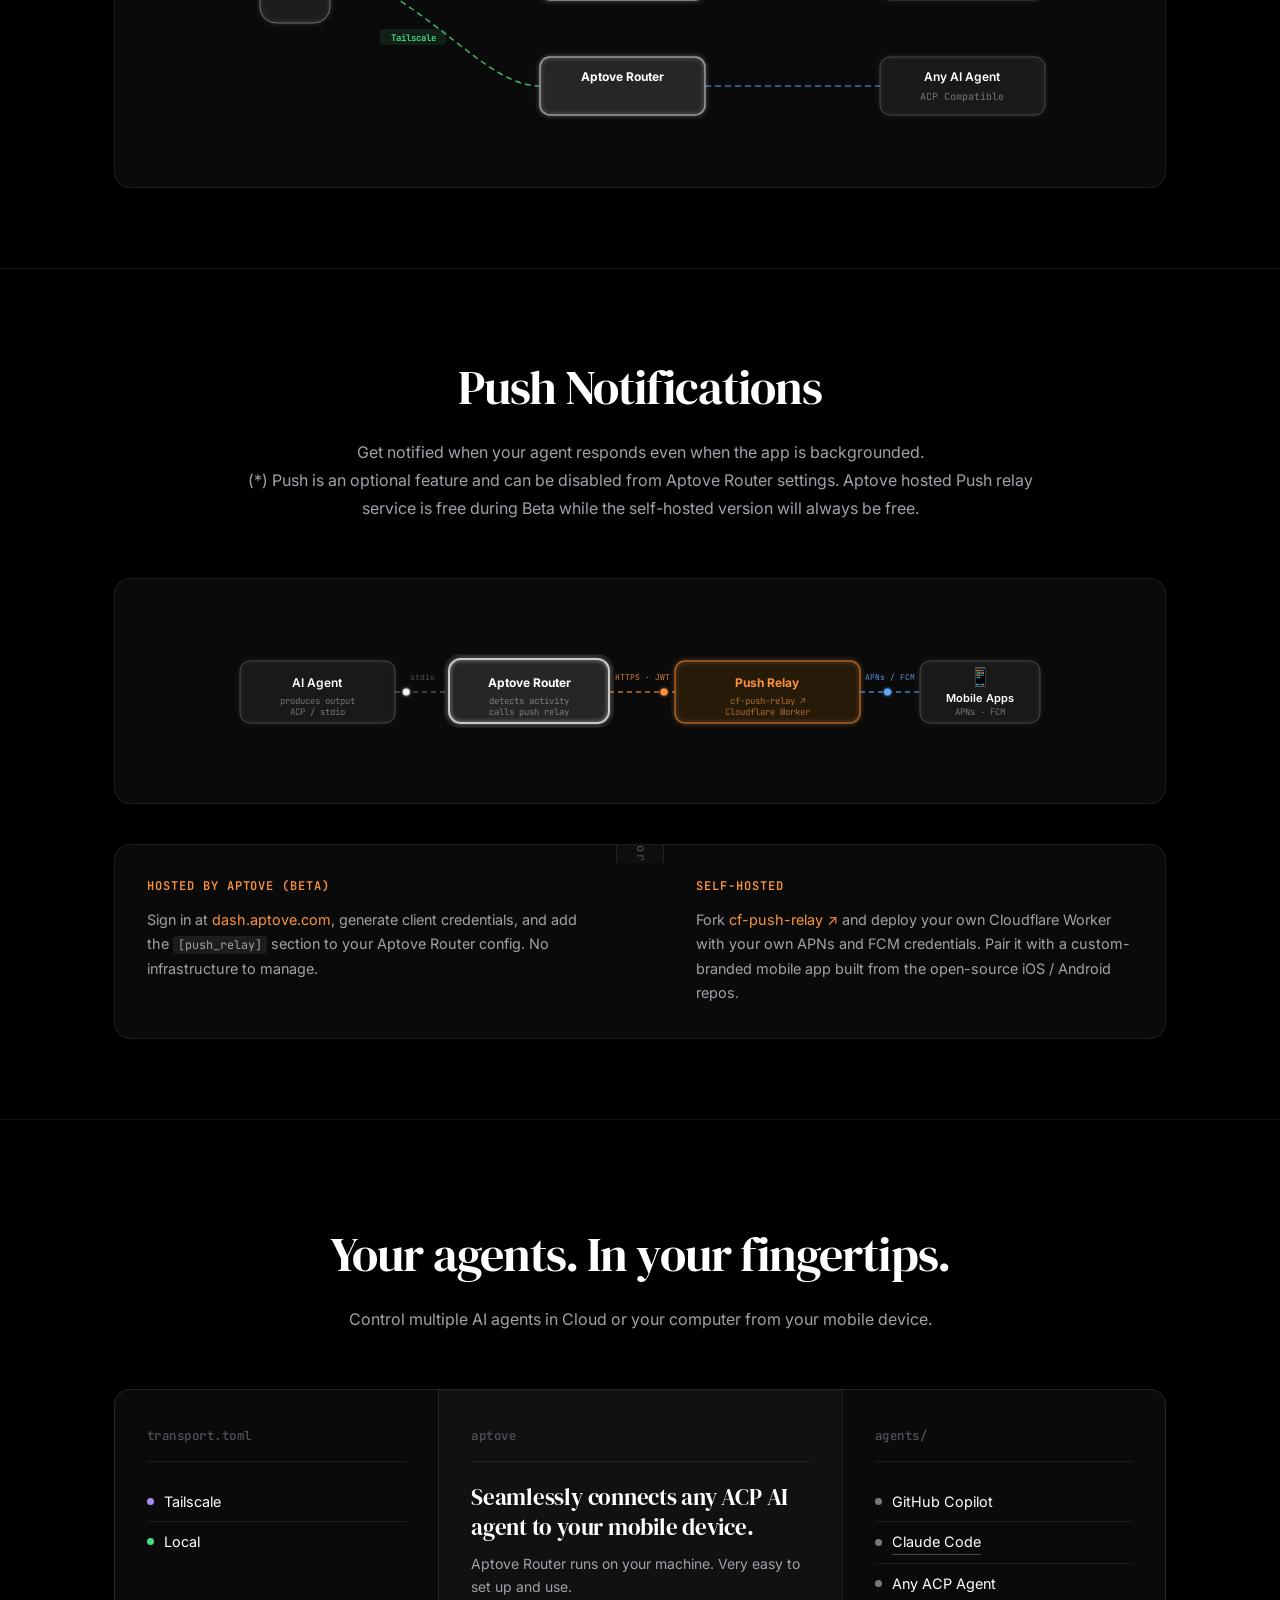
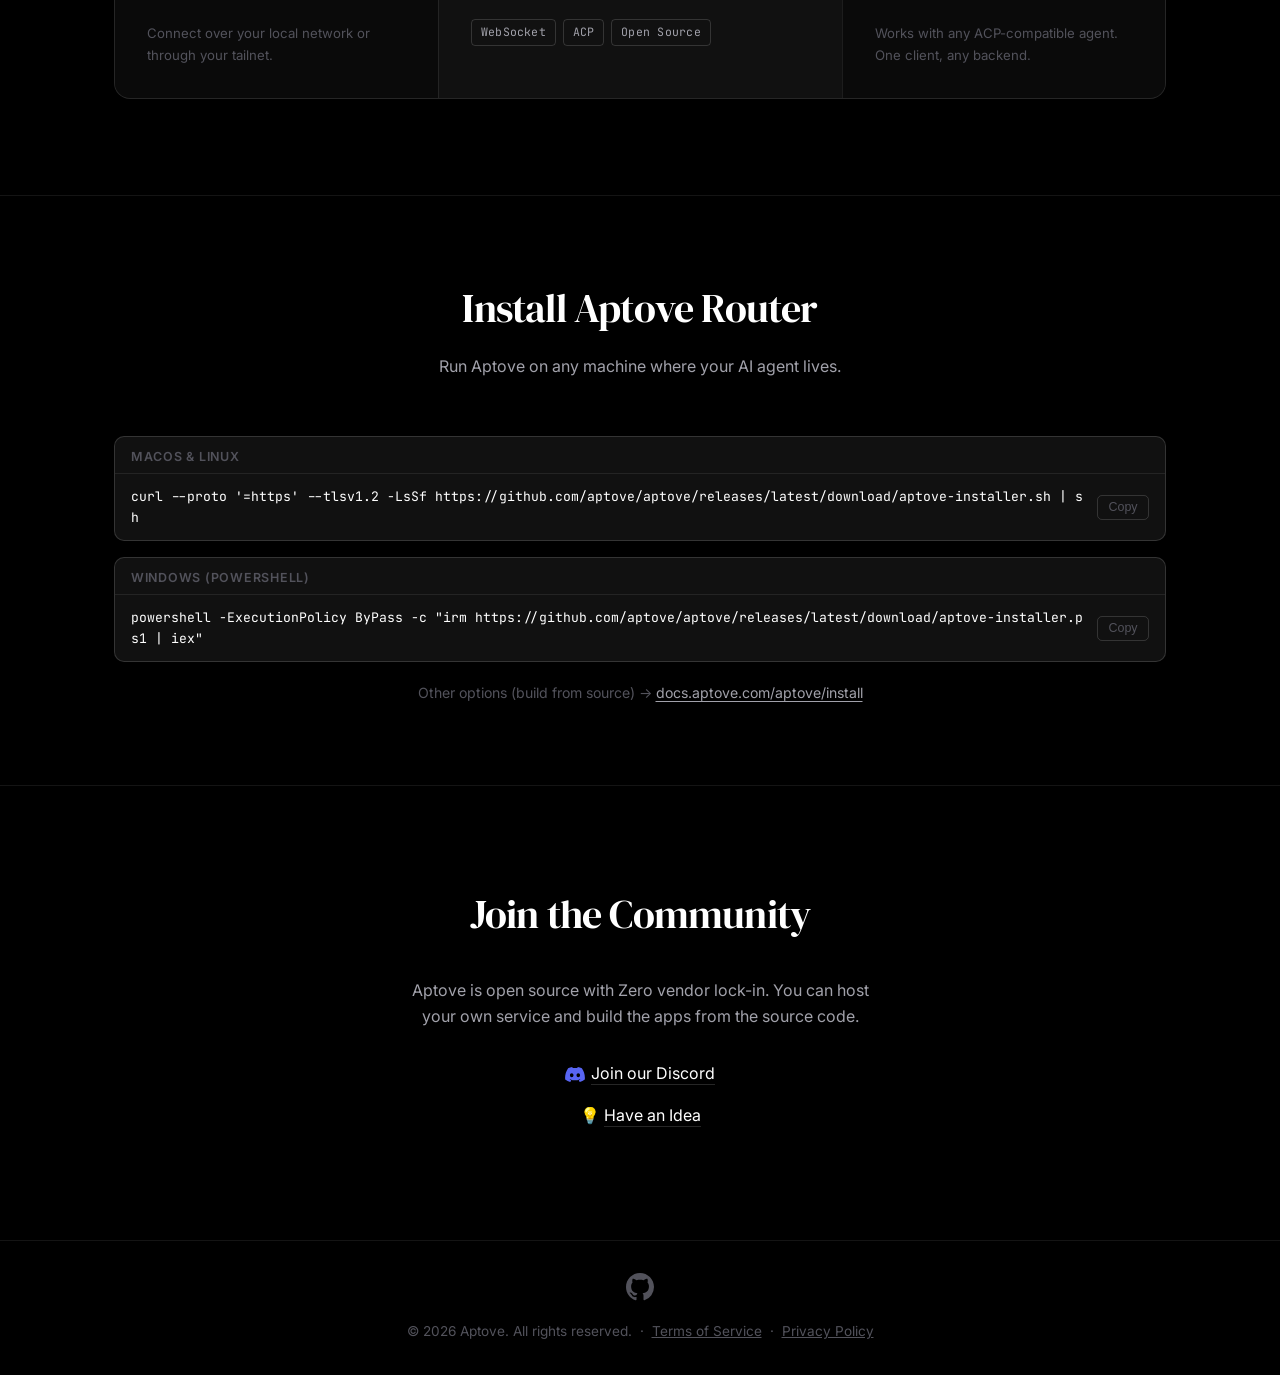
==== commit 6e3dd108: "Update the name of router" ====
--- a/index.html
+++ b/index.html
@@ -76,7 +76,7 @@
 
                         <!-- Column headers -->
                         <text x="75" y="44" text-anchor="middle" fill="rgba(255,255,255,0.3)" font-size="10" font-family="'JetBrains Mono',monospace" font-weight="500" letter-spacing="1.5">APTOVE APP</text>
-                        <text x="402" y="44" text-anchor="middle" fill="rgba(255,255,255,0.3)" font-size="10" font-family="'JetBrains Mono',monospace" font-weight="500" letter-spacing="1.5">Aptove Router</text>
+                        <text x="402" y="44" text-anchor="middle" fill="rgba(255,255,255,0.3)" font-size="10" font-family="'JetBrains Mono',monospace" font-weight="500" letter-spacing="1.5">APTOVE ROUTER</text>
                         <text x="742" y="44" text-anchor="middle" fill="rgba(255,255,255,0.3)" font-size="10" font-family="'JetBrains Mono',monospace" font-weight="500" letter-spacing="1.5">AI AGENTS</text>
 
                         <!-- Aptove Mobile App Node (phone shape) -->
@@ -85,8 +85,7 @@
                                 <rect x="40" y="130" width="70" height="118" rx="16" fill="rgba(255,255,255,0.04)" stroke="rgba(255,255,255,0.35)" stroke-width="1"/>
                             </g>
                             <text x="75" y="174" text-anchor="middle" font-size="22" font-family="system-ui,sans-serif">📱</text>
-                            <text x="75" y="197" text-anchor="middle" fill="#ffffff" font-size="9" font-weight="600" font-family="'Inter',sans-serif">Aptove Router</text>
-                            <text x="75" y="211" text-anchor="middle" fill="#ffffff" font-size="9" font-weight="600" font-family="'Inter',sans-serif">Mobile App</text>
+                            <text x="75" y="197" text-anchor="middle" fill="#ffffff" font-size="9" font-weight="600" font-family="'Inter',sans-serif">Mobile App</text>
                         </a>
 
                         <!-- Bridge 1 (paired with GitHub Copilot) -->
@@ -95,7 +94,6 @@
                                 <rect x="320" y="52" width="165" height="58" rx="10" fill="rgba(255,255,255,0.06)" stroke="rgba(255,255,255,0.5)" stroke-width="1.5"/>
                             </g>
                             <text x="402" y="76" text-anchor="middle" fill="#ffffff" font-size="12" font-weight="700" font-family="'Inter',sans-serif">Aptove Router</text>
-                            <text x="402" y="95" text-anchor="middle" fill="rgba(255,255,255,0.4)" font-size="10" font-family="'JetBrains Mono',monospace">Aptove Router ↗</text>
                         </a>
 
                         <!-- Bridge 2 (paired with Codex) -->
@@ -104,7 +102,6 @@
                                 <rect x="320" y="167" width="165" height="58" rx="10" fill="rgba(255,255,255,0.06)" stroke="rgba(255,255,255,0.5)" stroke-width="1.5"/>
                             </g>
                             <text x="402" y="191" text-anchor="middle" fill="#ffffff" font-size="12" font-weight="700" font-family="'Inter',sans-serif">Aptove Router</text>
-                            <text x="402" y="210" text-anchor="middle" fill="rgba(255,255,255,0.4)" font-size="10" font-family="'JetBrains Mono',monospace">Aptove Router ↗</text>
                         </a>
 
                         <!-- Bridge 3 (paired with Any Agent) -->
@@ -113,7 +110,6 @@
                                 <rect x="320" y="282" width="165" height="58" rx="10" fill="rgba(255,255,255,0.06)" stroke="rgba(255,255,255,0.5)" stroke-width="1.5"/>
                             </g>
                             <text x="402" y="306" text-anchor="middle" fill="#ffffff" font-size="12" font-weight="700" font-family="'Inter',sans-serif">Aptove Router</text>
-                            <text x="402" y="325" text-anchor="middle" fill="rgba(255,255,255,0.4)" font-size="10" font-family="'JetBrains Mono',monospace">Aptove Router ↗</text>
                         </a>
 
                         <!-- GitHub Copilot Node -->
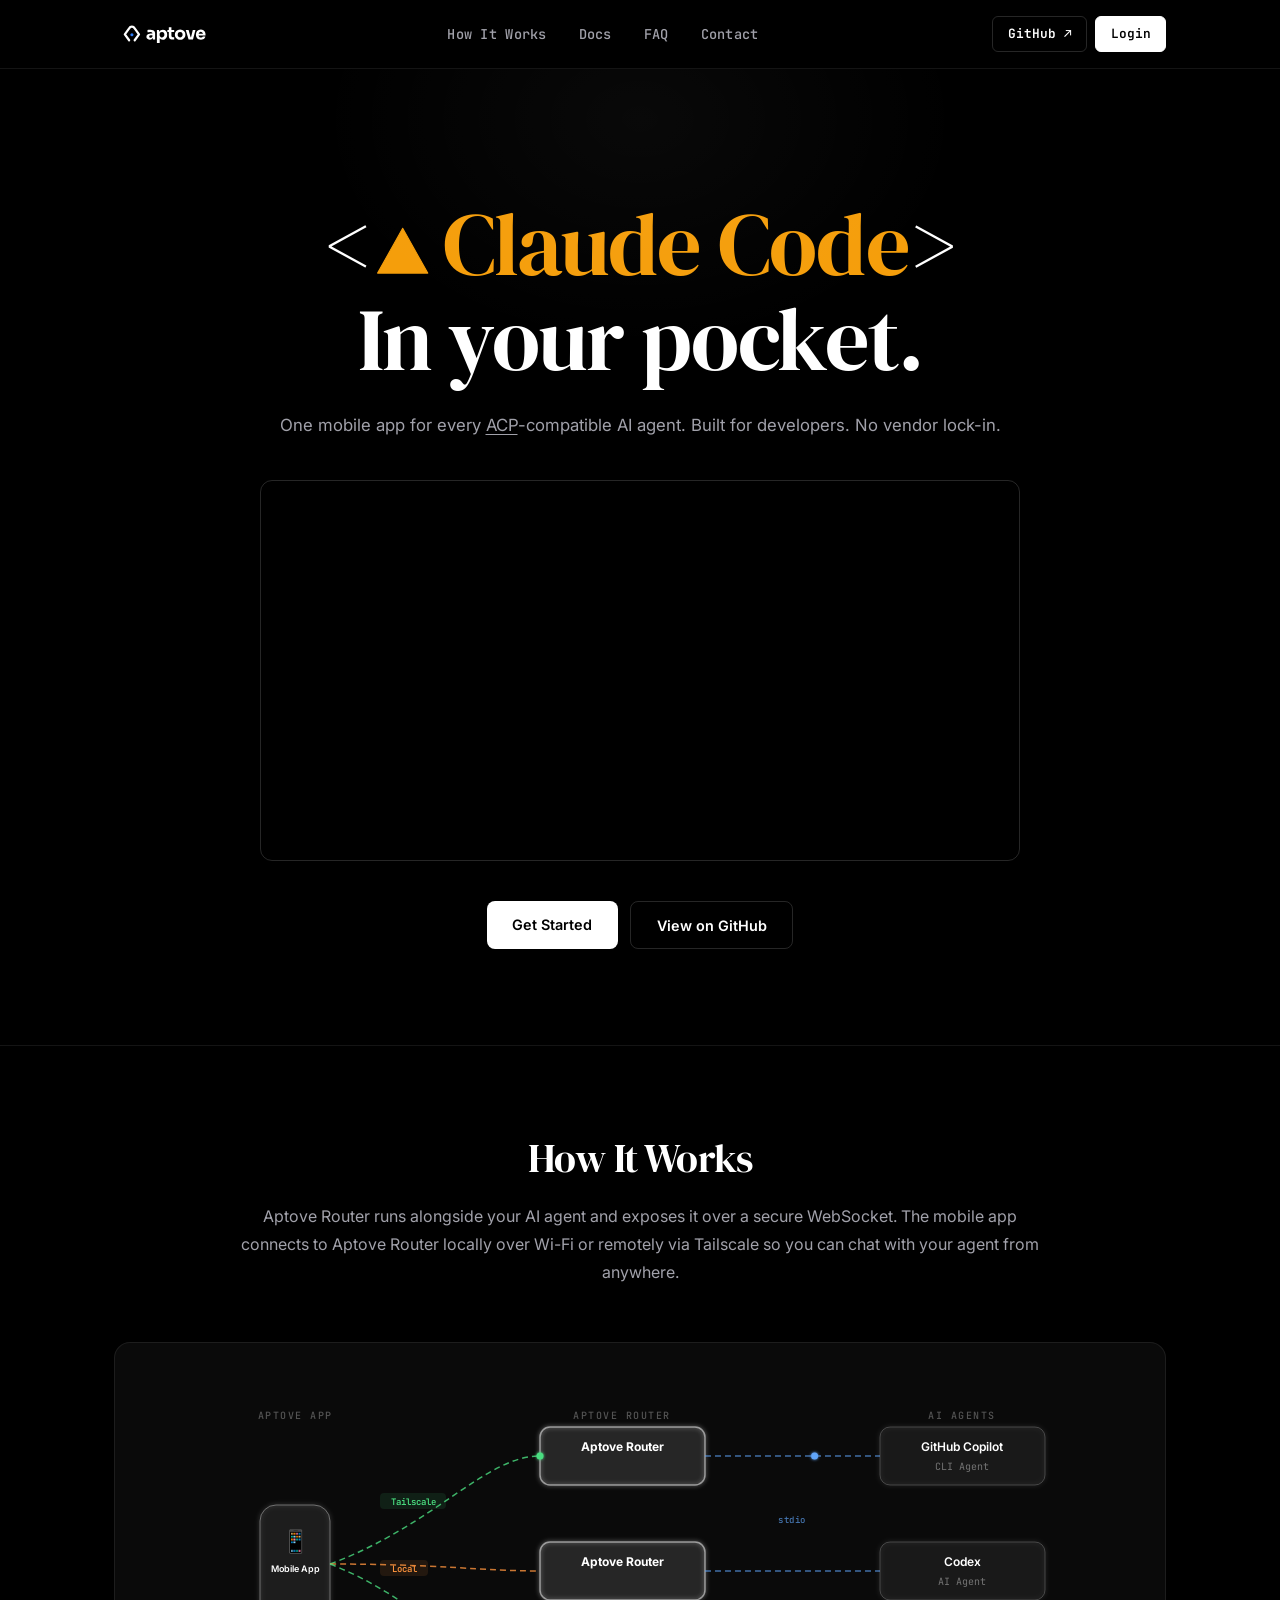
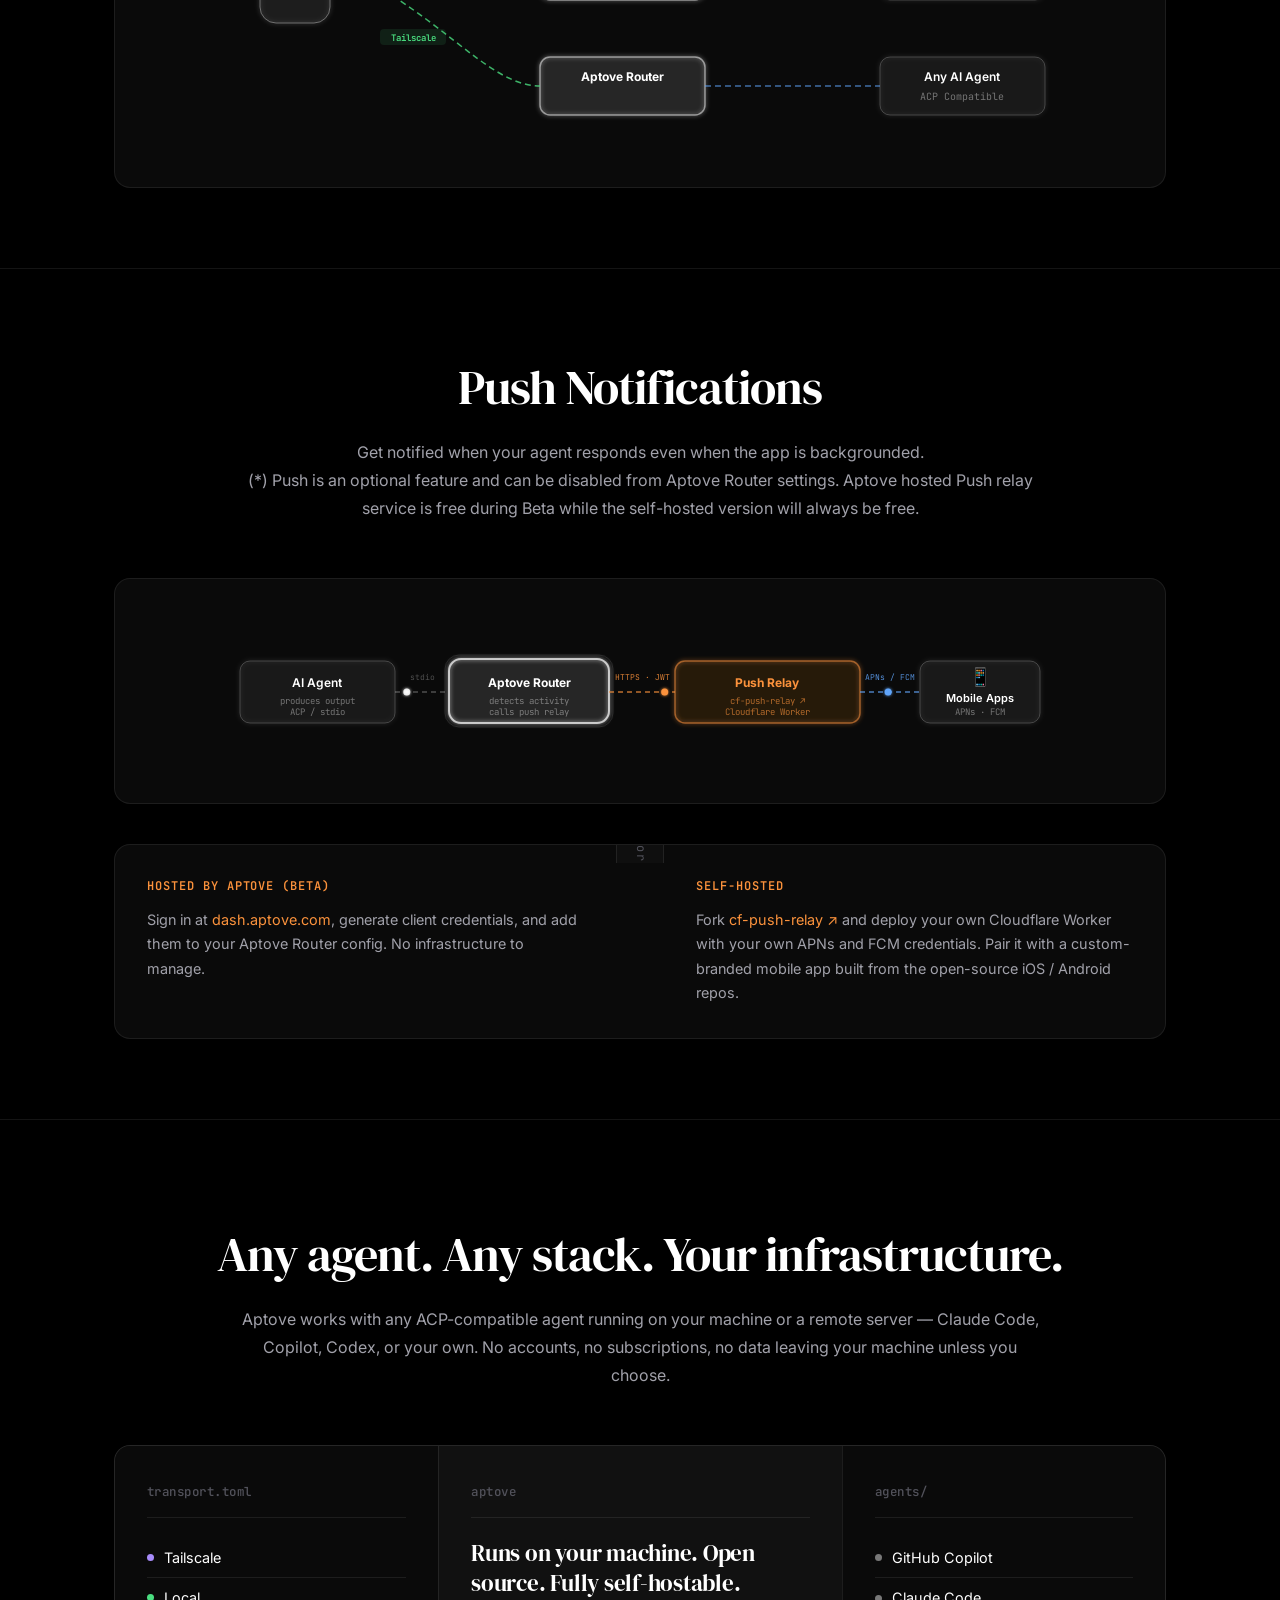
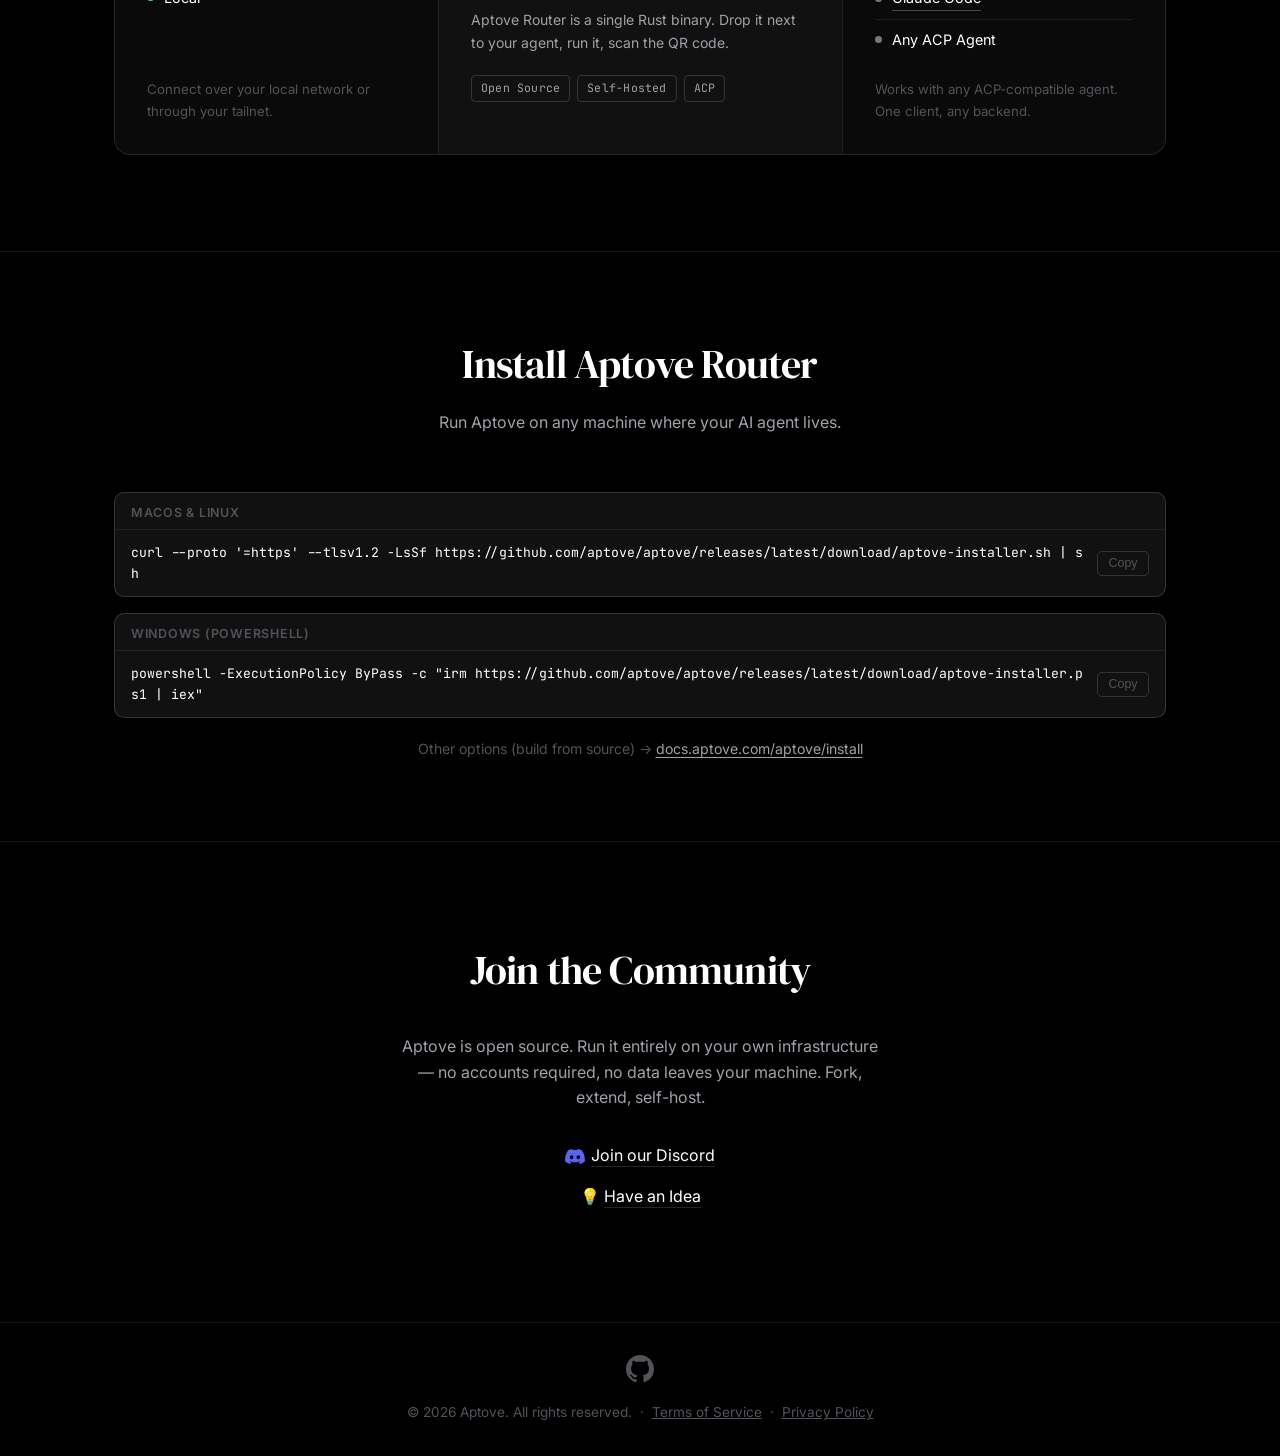
==== commit ee631e74: "feat(website): position Aptove as a developer tool - Title + meta description rewritten for develope" ====
--- a/index.html
+++ b/index.html
@@ -4,10 +4,10 @@
 <head>
     <meta charset="UTF-8">
     <meta name="viewport" content="width=device-width, initial-scale=1.0">
-    <meta name="description" content="Aptove - Open Source Mobile App for AI Agent Chat">
-    <meta name="keywords" content="Aptove, AI agents, Agent Client Protocol, mobile app, open source">
+    <meta name="description" content="Aptove — open-source mobile client for every ACP-compatible AI agent. Run any agent on your own machine. No vendor lock-in.">
+    <meta name="keywords" content="Aptove, AI agents, Agent Client Protocol, ACP, mobile app, open source, developer tools, self-hosted AI, CLI agent mobile">
     <meta name="author" content="Aptove">
-    <title>Aptove - AI Agent Chat</title>
+    <title>Aptove — AI Agent Mobile Client for Developers</title>
     <link rel="preconnect" href="https://fonts.googleapis.com">
     <link rel="preconnect" href="https://fonts.gstatic.com" crossorigin>
     <link href="https://fonts.googleapis.com/css2?family=DM+Serif+Display:ital@0;1&family=Inter:wght@300;400;500;600;700&family=JetBrains+Mono:wght@400;500;600&display=swap" rel="stylesheet">
@@ -42,7 +42,7 @@
             <div class="container">
                 <div class="hero-content">
                     <h1>&lt;<span class="hero-rotator" id="heroRotator"><span class="hero-rotator-logo" id="heroRotatorLogo"></span><span class="hero-rotator-name" id="heroRotatorName"></span></span>&gt;<br>In your pocket.</h1>
-                    <p class="hero-description">One mobile app for every <a href="https://agentclientprotocol.com/get-started/introduction" target="_blank" style="color:inherit;text-decoration:underline;text-underline-offset:3px;">ACP</a>-compatible AI agent. No vendor lock-in.</p>
+                    <p class="hero-description">One mobile app for every <a href="https://agentclientprotocol.com/get-started/introduction" target="_blank" style="color:inherit;text-decoration:underline;text-underline-offset:3px;">ACP</a>-compatible AI agent. Built for developers. No vendor lock-in.</p>
                     <div class="hero-video-wrapper">
                         <video autoplay muted loop playsinline>
                             <source src="https://cdn.aptove.com/aptove_explainer.mp4" type="video/mp4">
@@ -306,7 +306,7 @@
                 <div class="push-options">
                     <div class="push-option">
                         <div class="push-option-label">Hosted by Aptove (Beta)</div>
-                        <p>Sign in at <a href="https://dash.aptove.com" target="_blank">dash.aptove.com</a>, generate client credentials, and add the <code>[push_relay]</code> section to your Aptove Router config. No infrastructure to manage. </p> 
+                        <p>Sign in at <a href="https://dash.aptove.com" target="_blank">dash.aptove.com</a>, generate client credentials, and add them to your Aptove Router config. No infrastructure to manage.</p>
                     </div>
                     <div class="push-option-divider">or</div>
                     <div class="push-option">
@@ -320,8 +320,8 @@
         <!-- Demo Panels -->
         <section id="about" class="about">
             <div class="container">
-                <h2 class="section-heading">Your agents. In your fingertips.</h2>
-                <p class="section-sub">Control multiple AI agents in Cloud or your computer from your mobile device.</p>
+                <h2 class="section-heading">Any agent. Any stack. Your infrastructure.</h2>
+                <p class="section-sub">Aptove works with any ACP-compatible agent running on your machine or a remote server — Claude Code, Copilot, Codex, or your own. No accounts, no subscriptions, no data leaving your machine unless you choose.</p>
 
                 <div class="demo-panels">
                     <!-- Transport Panel -->
@@ -348,12 +348,12 @@
                             <span class="mono-label">aptove</span>
                         </div>
                         <div class="demo-panel-body">
-                            <h3>Seamlessly connects any ACP AI agent to your mobile device.</h3>
-                            <p>Aptove Router runs on your machine. Very easy to set up and use.</p>
+                            <h3>Runs on your machine. Open source. Fully self-hostable.</h3>
+                            <p>Aptove Router is a single Rust binary. Drop it next to your agent, run it, scan the QR code.</p>
                             <div class="demo-tags">
-                                <span class="demo-tag">WebSocket</span>
+                                <span class="demo-tag">Open Source</span>
+                                <span class="demo-tag">Self-Hosted</span>
                                 <span class="demo-tag">ACP</span>
-                                <span class="demo-tag">Open Source</span>
                             </div>
                         </div>
                     </div>
@@ -413,7 +413,7 @@
             <div class="container">
                 <h2>Join the Community</h2>
                 <div class="contact-content">
-                    <p>Aptove is open source with Zero vendor lock-in. You can host your own service and build the apps from the source code.</p>
+                    <p>Aptove is open source. Run it entirely on your own infrastructure — no accounts required, no data leaves your machine. Fork, extend, self-host.</p>
                     <div class="contact-info">
                         <p><svg class="discord-icon" xmlns="http://www.w3.org/2000/svg" viewBox="0 0 127.14 96.36" width="20" height="15" style="vertical-align: middle; margin-right: 6px;"><path fill="#5865F2" d="M107.7,8.07A105.15,105.15,0,0,0,81.47,0a72.06,72.06,0,0,0-3.36,6.83A97.68,97.68,0,0,0,49,6.83,72.37,72.37,0,0,0,45.64,0,105.89,105.89,0,0,0,19.39,8.09C2.79,32.65-1.71,56.6.54,80.21h0A105.73,105.73,0,0,0,32.71,96.36,77.7,77.7,0,0,0,39.6,85.25a68.42,68.42,0,0,1-10.85-5.18c.91-.66,1.8-1.34,2.66-2a75.57,75.57,0,0,0,64.32,0c.87.71,1.76,1.39,2.66,2a68.68,68.68,0,0,1-10.87,5.19,77,77,0,0,0,6.89,11.1A105.25,105.25,0,0,0,126.6,80.22h0C129.24,52.84,122.09,29.11,107.7,8.07ZM42.45,65.69C36.18,65.69,31,60,31,53s5-12.74,11.43-12.74S54,46,53.89,53,48.84,65.69,42.45,65.69Zm42.24,0C78.41,65.69,73.25,60,73.25,53s5-12.74,11.44-12.74S96.23,46,96.12,53,91.08,65.69,84.69,65.69Z"/></svg><a href="https://discord.gg/gD7AMxBy9y" target="_blank">Join our Discord</a></p>
                         <p>💡 <a href="https://github.com/orgs/aptove/discussions" target="_blank">Have an Idea</a></p>
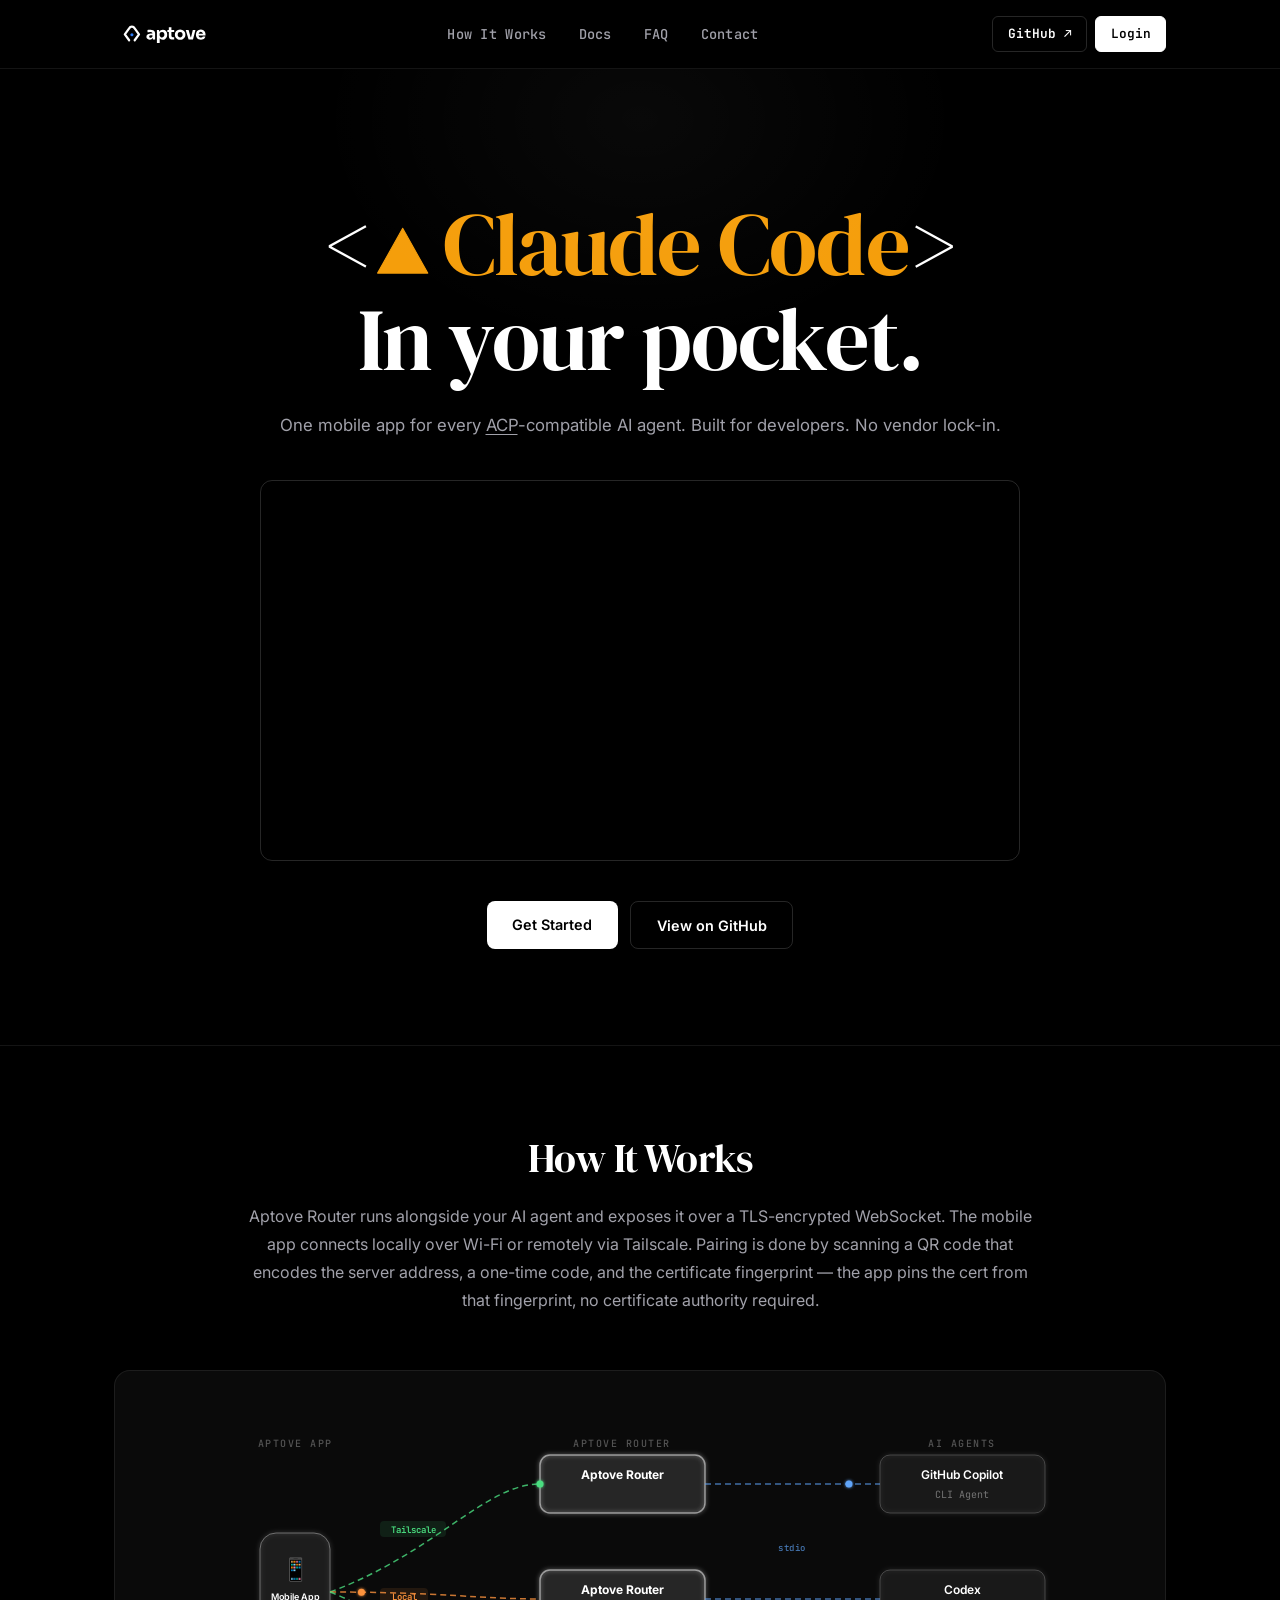
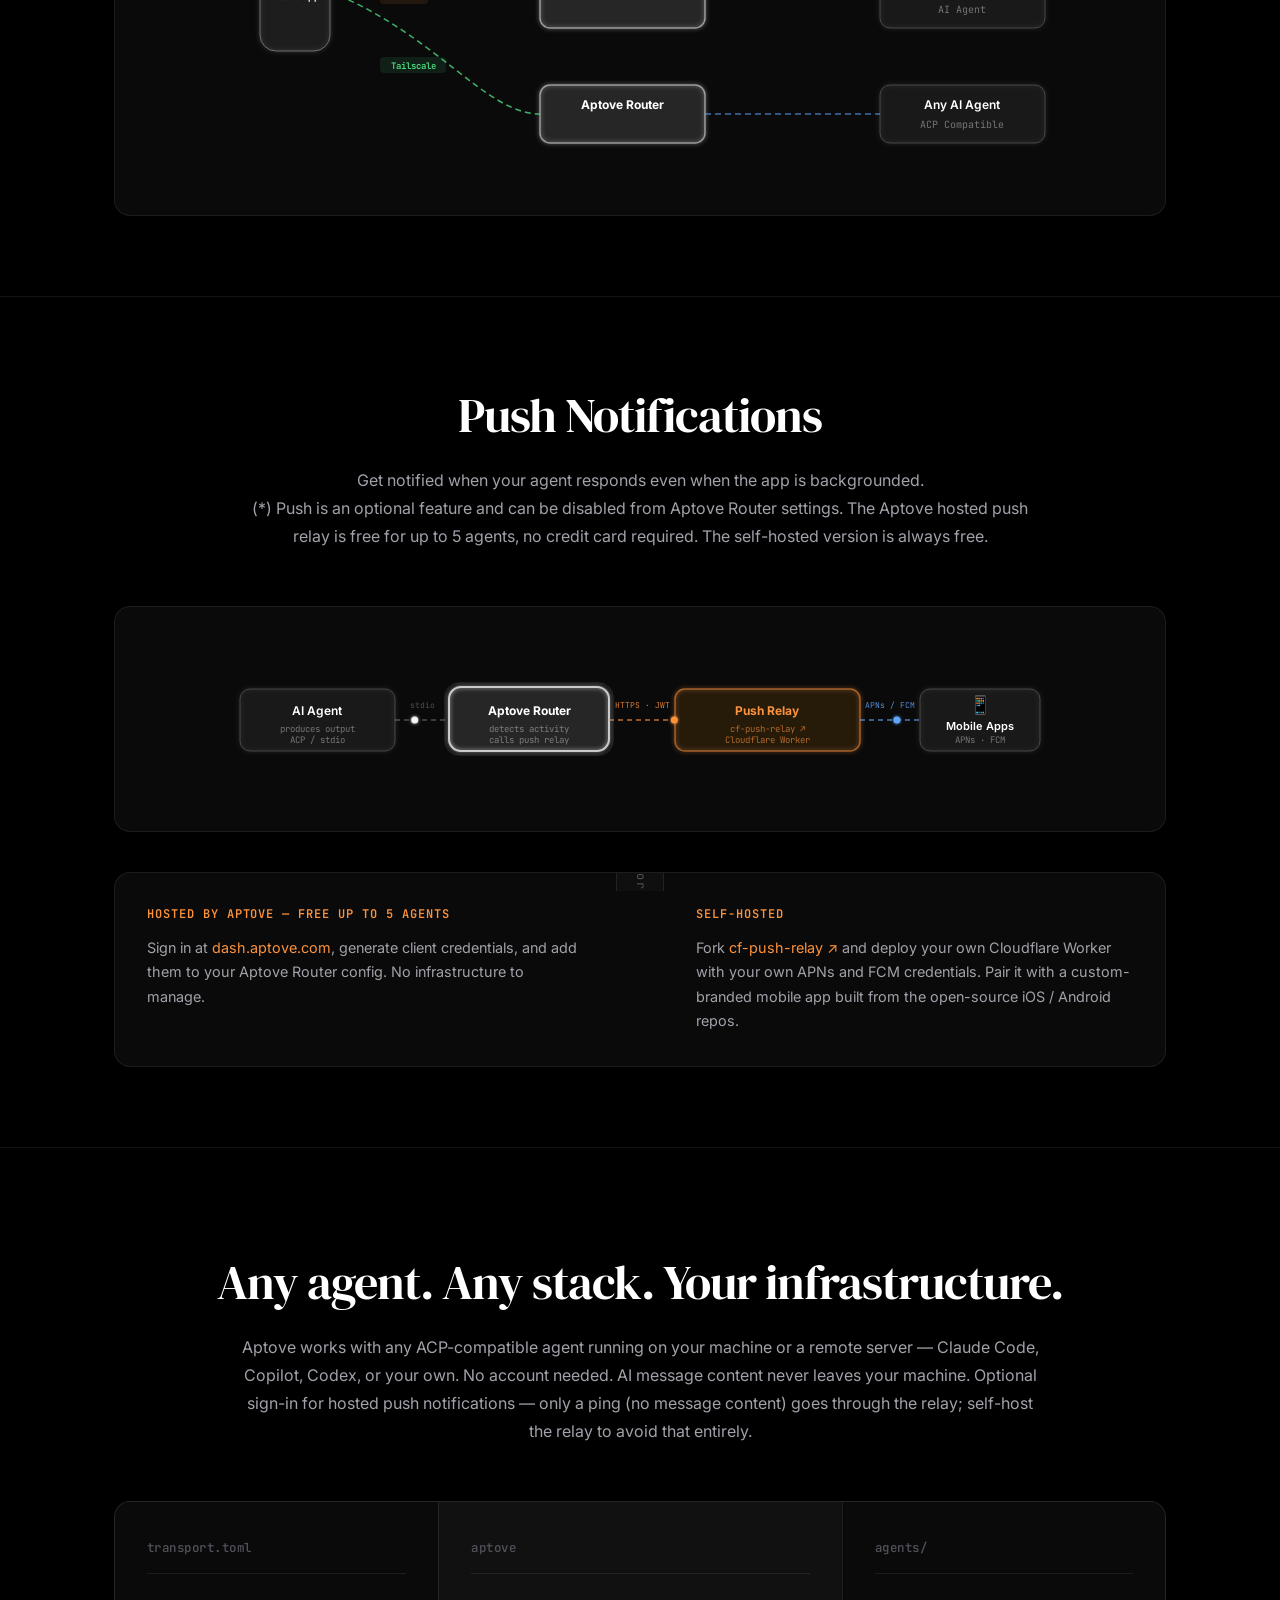
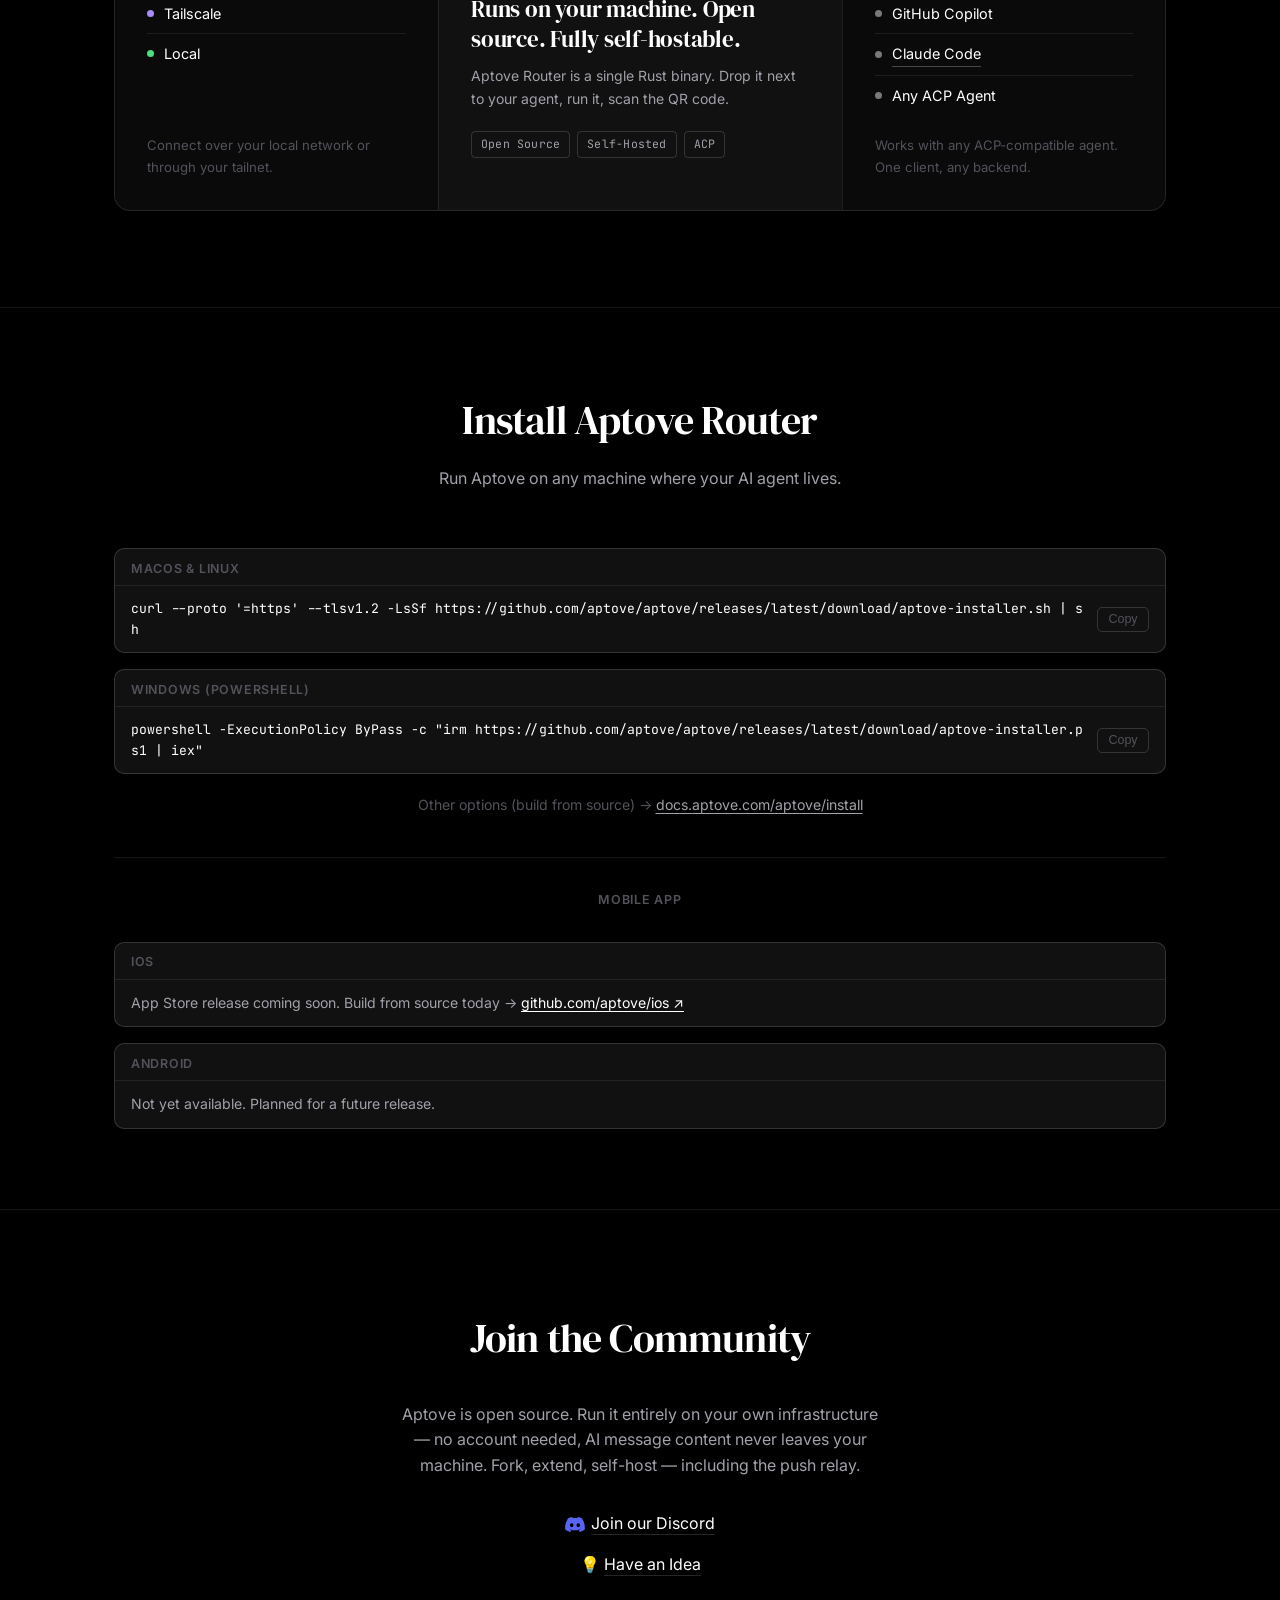
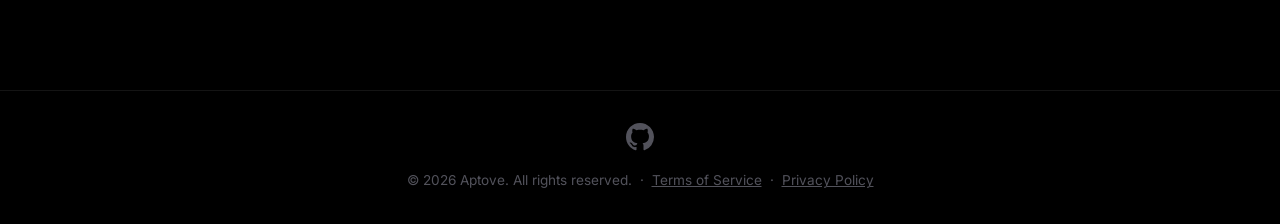
==== commit 3867a291: "fix(website): clarify security model, app availability, and push pricing - Replace vague "secure Web" ====
--- a/index.html
+++ b/index.html
@@ -60,7 +60,7 @@
         <section id="how-it-works" class="how-it-works">
             <div class="container">
                 <h2 class="section-title">How It Works</h2>
-                <p class="section-sub">Aptove Router runs alongside your AI agent and exposes it over a secure WebSocket. The mobile app connects to Aptove Router locally over Wi-Fi or remotely via Tailscale so you can chat with your agent from anywhere.</p>
+                <p class="section-sub">Aptove Router runs alongside your AI agent and exposes it over a TLS-encrypted WebSocket. The mobile app connects locally over Wi-Fi or remotely via Tailscale. Pairing is done by scanning a QR code that encodes the server address, a one-time code, and the certificate fingerprint — the app pins the cert from that fingerprint, no certificate authority required.</p>
                 <div class="arch-diagram-wrapper">
                     <svg viewBox="0 0 840 380" xmlns="http://www.w3.org/2000/svg" class="arch-svg" role="img" aria-label="Architecture diagram: mobile apps connecting to AI agents via Aptove Router">
                         <defs>
@@ -227,7 +227,7 @@
         <section class="push-section">
             <div class="container">
                 <h2 class="section-heading">Push Notifications</h2>
-                <p class="section-sub">Get notified when your agent responds even when the app is backgrounded. <br> (*) Push is an optional feature and can be disabled from Aptove Router settings. Aptove hosted Push relay service is free during Beta while the self-hosted version will always be free.</p>
+                <p class="section-sub">Get notified when your agent responds even when the app is backgrounded. <br> (*) Push is an optional feature and can be disabled from Aptove Router settings. The Aptove hosted push relay is free for up to 5 agents, no credit card required. The self-hosted version is always free.</p>
                 <div class="arch-diagram-wrapper">
                     <svg viewBox="0 0 840 160" xmlns="http://www.w3.org/2000/svg" class="arch-svg" role="img" aria-label="Push notification flow: Aptove Router detects agent activity, calls push relay, which delivers to mobile via APNs or FCM">
                         <defs>
@@ -305,7 +305,7 @@
 
                 <div class="push-options">
                     <div class="push-option">
-                        <div class="push-option-label">Hosted by Aptove (Beta)</div>
+                        <div class="push-option-label">Hosted by Aptove — Free up to 5 agents</div>
                         <p>Sign in at <a href="https://dash.aptove.com" target="_blank">dash.aptove.com</a>, generate client credentials, and add them to your Aptove Router config. No infrastructure to manage.</p>
                     </div>
                     <div class="push-option-divider">or</div>
@@ -321,7 +321,7 @@
         <section id="about" class="about">
             <div class="container">
                 <h2 class="section-heading">Any agent. Any stack. Your infrastructure.</h2>
-                <p class="section-sub">Aptove works with any ACP-compatible agent running on your machine or a remote server — Claude Code, Copilot, Codex, or your own. No accounts, no subscriptions, no data leaving your machine unless you choose.</p>
+                <p class="section-sub">Aptove works with any ACP-compatible agent running on your machine or a remote server — Claude Code, Copilot, Codex, or your own. No account needed. AI message content never leaves your machine. Optional sign-in for hosted push notifications — only a ping (no message content) goes through the relay; self-host the relay to avoid that entirely.</p>
 
                 <div class="demo-panels">
                     <!-- Transport Panel -->
@@ -405,6 +405,20 @@
                     </div>
                 </div>
                 <p class="install-alt">Other options (build from source) → <a href="https://docs.aptove.com/aptove/install" target="_blank">docs.aptove.com/aptove/install</a></p>
+
+                <div class="install-app-section">
+                    <p class="install-app-heading">Mobile App</p>
+                    <div class="install-blocks">
+                        <div class="install-block">
+                            <div class="install-block-label">iOS</div>
+                            <div class="install-text-wrap">App Store release coming soon. Build from source today → <a href="https://github.com/aptove/ios" target="_blank">github.com/aptove/ios ↗</a></div>
+                        </div>
+                        <div class="install-block">
+                            <div class="install-block-label">Android</div>
+                            <div class="install-text-wrap">Not yet available. Planned for a future release.</div>
+                        </div>
+                    </div>
+                </div>
             </div>
         </section>
 
@@ -413,7 +427,7 @@
             <div class="container">
                 <h2>Join the Community</h2>
                 <div class="contact-content">
-                    <p>Aptove is open source. Run it entirely on your own infrastructure — no accounts required, no data leaves your machine. Fork, extend, self-host.</p>
+                    <p>Aptove is open source. Run it entirely on your own infrastructure — no account needed, AI message content never leaves your machine. Fork, extend, self-host — including the push relay.</p>
                     <div class="contact-info">
                         <p><svg class="discord-icon" xmlns="http://www.w3.org/2000/svg" viewBox="0 0 127.14 96.36" width="20" height="15" style="vertical-align: middle; margin-right: 6px;"><path fill="#5865F2" d="M107.7,8.07A105.15,105.15,0,0,0,81.47,0a72.06,72.06,0,0,0-3.36,6.83A97.68,97.68,0,0,0,49,6.83,72.37,72.37,0,0,0,45.64,0,105.89,105.89,0,0,0,19.39,8.09C2.79,32.65-1.71,56.6.54,80.21h0A105.73,105.73,0,0,0,32.71,96.36,77.7,77.7,0,0,0,39.6,85.25a68.42,68.42,0,0,1-10.85-5.18c.91-.66,1.8-1.34,2.66-2a75.57,75.57,0,0,0,64.32,0c.87.71,1.76,1.39,2.66,2a68.68,68.68,0,0,1-10.87,5.19,77,77,0,0,0,6.89,11.1A105.25,105.25,0,0,0,126.6,80.22h0C129.24,52.84,122.09,29.11,107.7,8.07ZM42.45,65.69C36.18,65.69,31,60,31,53s5-12.74,11.43-12.74S54,46,53.89,53,48.84,65.69,42.45,65.69Zm42.24,0C78.41,65.69,73.25,60,73.25,53s5-12.74,11.44-12.74S96.23,46,96.12,53,91.08,65.69,84.69,65.69Z"/></svg><a href="https://discord.gg/gD7AMxBy9y" target="_blank">Join our Discord</a></p>
                         <p>💡 <a href="https://github.com/orgs/aptove/discussions" target="_blank">Have an Idea</a></p>
--- a/styles.css
+++ b/styles.css
@@ -670,6 +670,36 @@
     text-underline-offset: 3px;
 }
 
+/* ── Mobile App subsection (inside install section) ─────── */
+.install-app-section {
+    margin-top: 2.5rem;
+    padding-top: 2rem;
+    border-top: 1px solid var(--border);
+}
+
+.install-app-heading {
+    font-size: 0.78rem;
+    font-weight: 600;
+    color: var(--text-3);
+    text-transform: uppercase;
+    letter-spacing: 0.06em;
+    text-align: center;
+    margin: 0 0 0.75rem;
+}
+
+.install-text-wrap {
+    padding: 0.75rem 1rem;
+    font-size: 0.88rem;
+    color: var(--text-2);
+    line-height: 1.6;
+}
+
+.install-text-wrap a {
+    color: var(--text);
+    text-decoration: underline;
+    text-underline-offset: 3px;
+}
+
 /* ── Responsive ──────────────────────────────────────────── */
 @media (max-width: 768px) {
     .navbar .container {
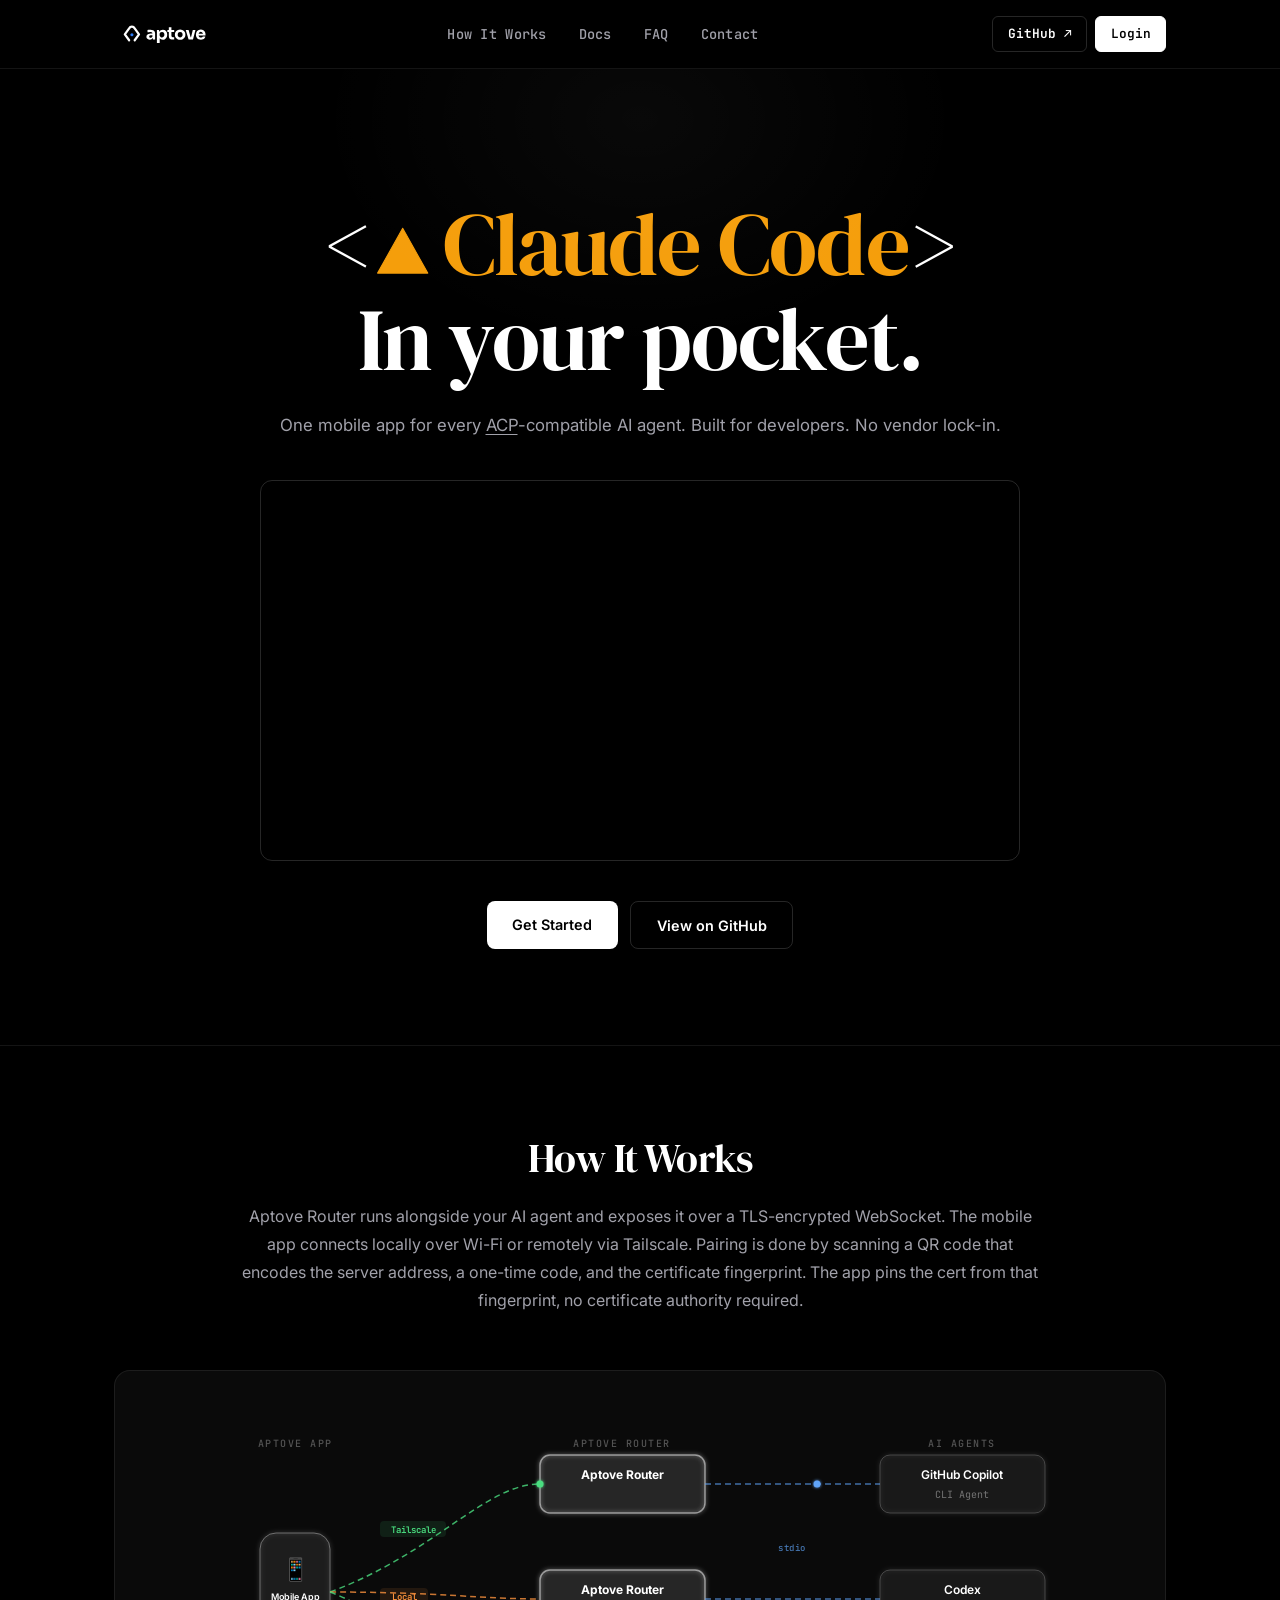
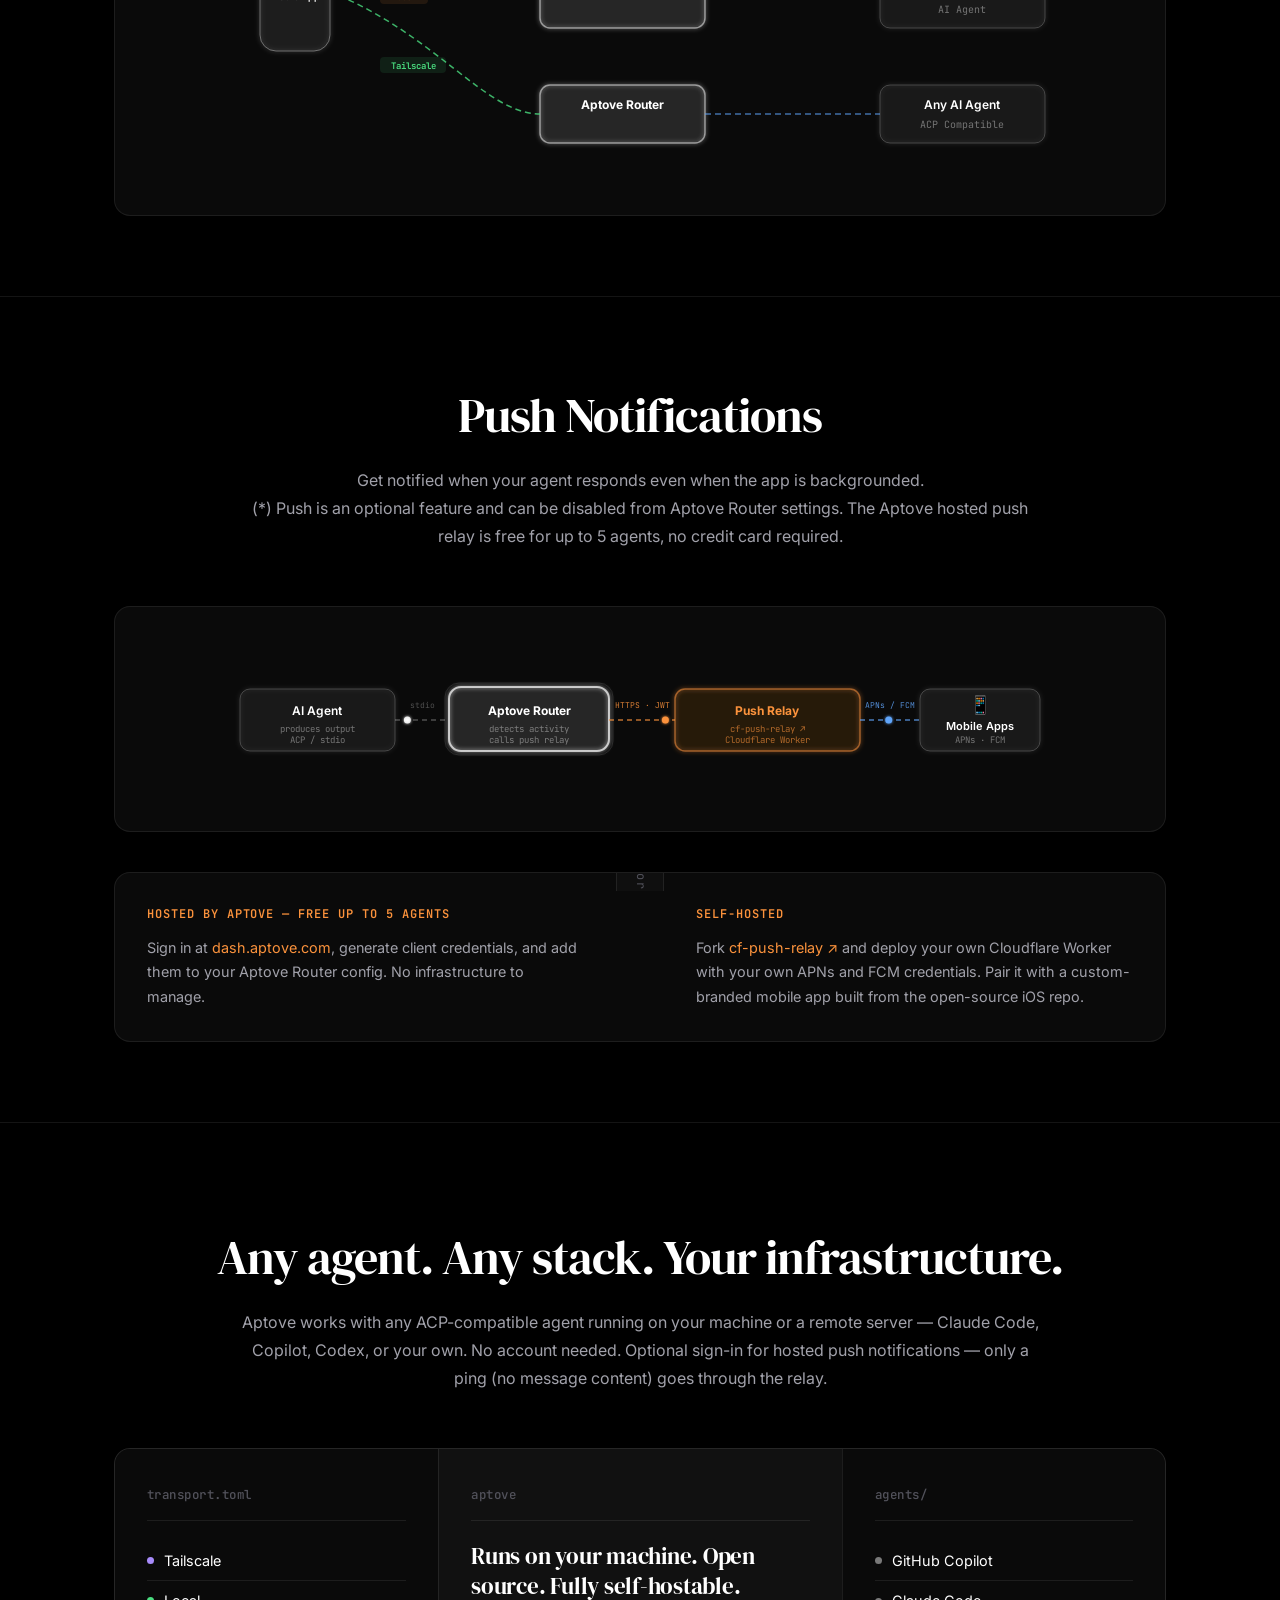
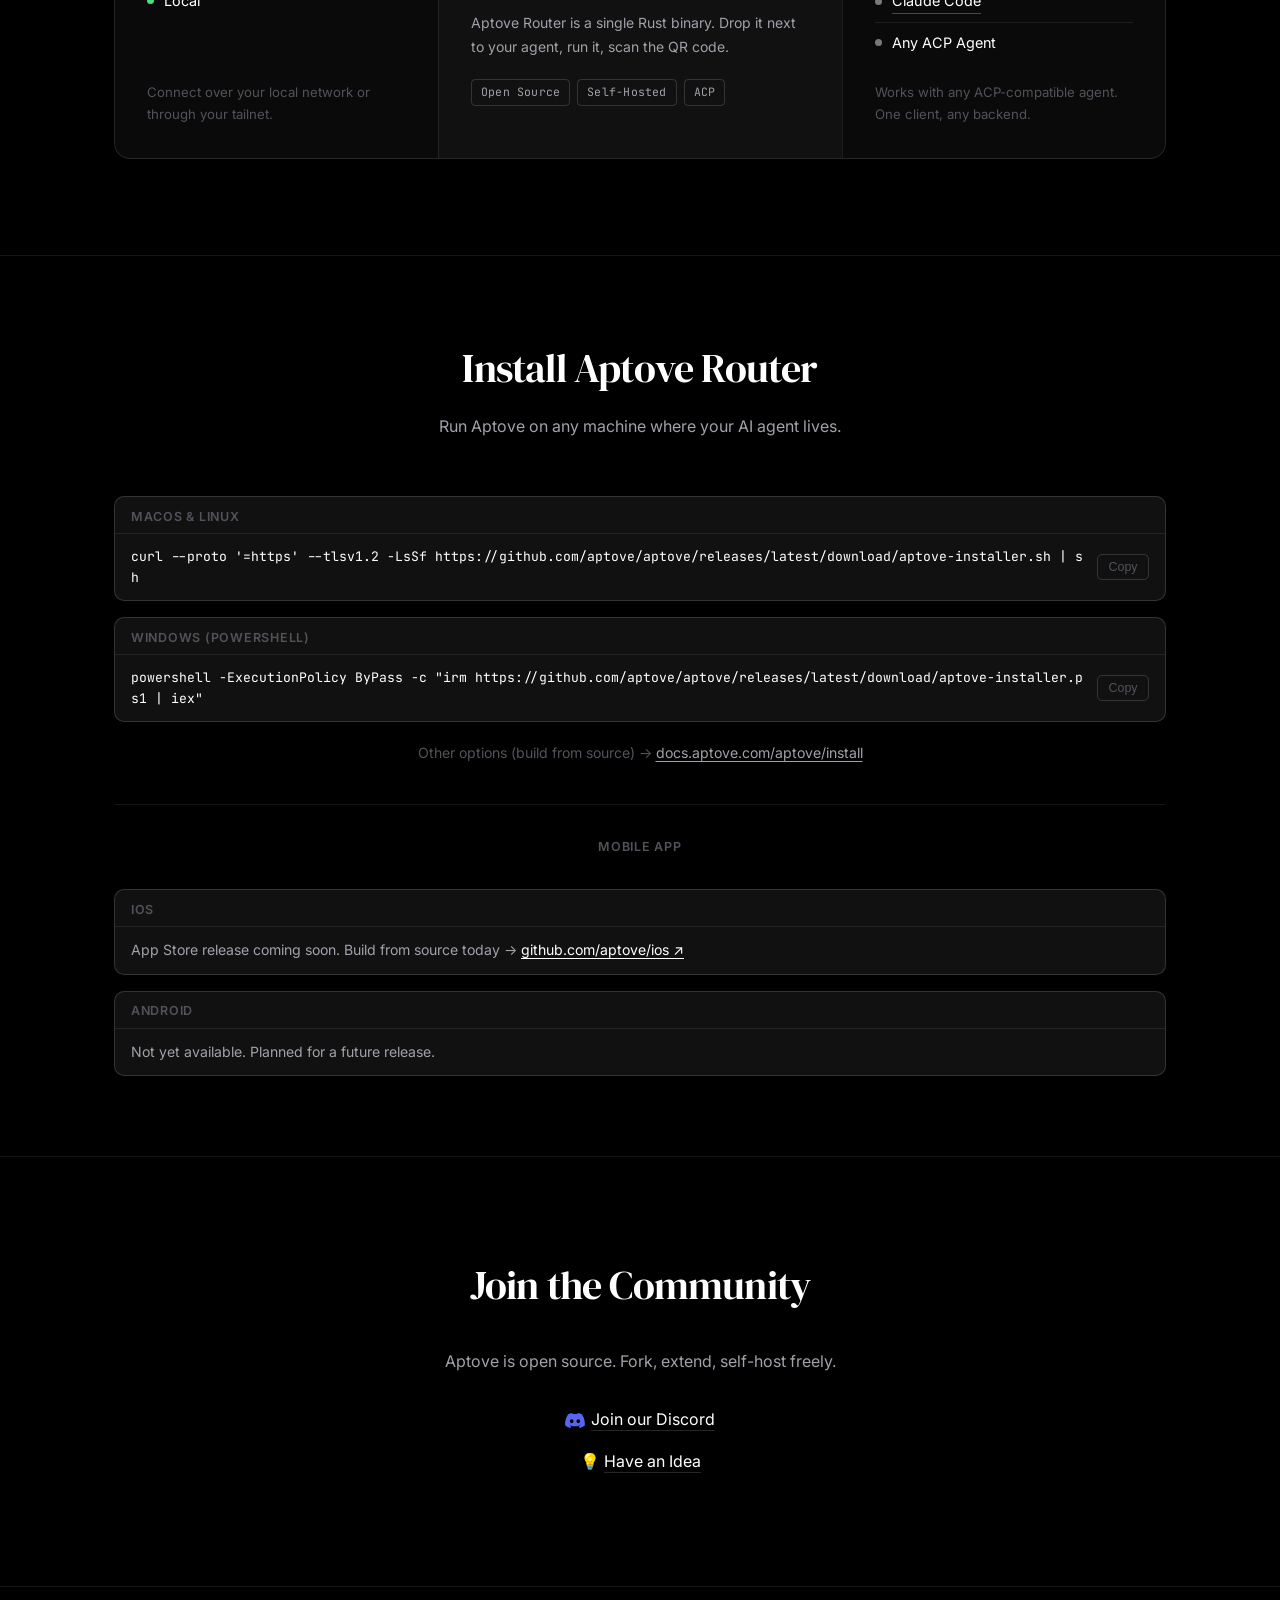
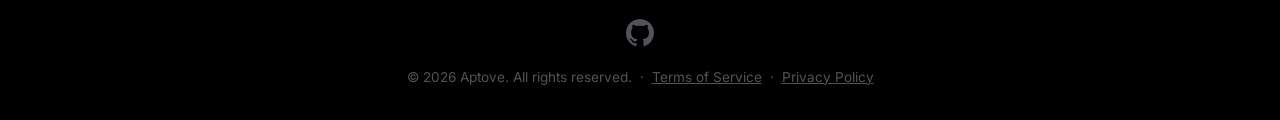
==== commit a1e901e4: "Minor update to wording" ====
--- a/index.html
+++ b/index.html
@@ -60,7 +60,7 @@
         <section id="how-it-works" class="how-it-works">
             <div class="container">
                 <h2 class="section-title">How It Works</h2>
-                <p class="section-sub">Aptove Router runs alongside your AI agent and exposes it over a TLS-encrypted WebSocket. The mobile app connects locally over Wi-Fi or remotely via Tailscale. Pairing is done by scanning a QR code that encodes the server address, a one-time code, and the certificate fingerprint — the app pins the cert from that fingerprint, no certificate authority required.</p>
+                <p class="section-sub">Aptove Router runs alongside your AI agent and exposes it over a TLS-encrypted WebSocket. The mobile app connects locally over Wi-Fi or remotely via Tailscale. Pairing is done by scanning a QR code that encodes the server address, a one-time code, and the certificate fingerprint. The app pins the cert from that fingerprint, no certificate authority required.</p>
                 <div class="arch-diagram-wrapper">
                     <svg viewBox="0 0 840 380" xmlns="http://www.w3.org/2000/svg" class="arch-svg" role="img" aria-label="Architecture diagram: mobile apps connecting to AI agents via Aptove Router">
                         <defs>
@@ -227,7 +227,7 @@
         <section class="push-section">
             <div class="container">
                 <h2 class="section-heading">Push Notifications</h2>
-                <p class="section-sub">Get notified when your agent responds even when the app is backgrounded. <br> (*) Push is an optional feature and can be disabled from Aptove Router settings. The Aptove hosted push relay is free for up to 5 agents, no credit card required. The self-hosted version is always free.</p>
+                <p class="section-sub">Get notified when your agent responds even when the app is backgrounded. <br> (*) Push is an optional feature and can be disabled from Aptove Router settings. The Aptove hosted push relay is free for up to 5 agents, no credit card required.</p>
                 <div class="arch-diagram-wrapper">
                     <svg viewBox="0 0 840 160" xmlns="http://www.w3.org/2000/svg" class="arch-svg" role="img" aria-label="Push notification flow: Aptove Router detects agent activity, calls push relay, which delivers to mobile via APNs or FCM">
                         <defs>
@@ -311,7 +311,7 @@
                     <div class="push-option-divider">or</div>
                     <div class="push-option">
                         <div class="push-option-label">Self-hosted</div>
-                        <p>Fork <a href="https://github.com/aptove/cf-push-relay" target="_blank">cf-push-relay ↗</a> and deploy your own Cloudflare Worker with your own APNs and FCM credentials. Pair it with a custom-branded mobile app built from the open-source iOS / Android repos.</p>
+                        <p>Fork <a href="https://github.com/aptove/cf-push-relay" target="_blank">cf-push-relay ↗</a> and deploy your own Cloudflare Worker with your own APNs and FCM credentials. Pair it with a custom-branded mobile app built from the open-source iOS repo.</p>
                     </div>
                 </div>
             </div>
@@ -321,7 +321,7 @@
         <section id="about" class="about">
             <div class="container">
                 <h2 class="section-heading">Any agent. Any stack. Your infrastructure.</h2>
-                <p class="section-sub">Aptove works with any ACP-compatible agent running on your machine or a remote server — Claude Code, Copilot, Codex, or your own. No account needed. AI message content never leaves your machine. Optional sign-in for hosted push notifications — only a ping (no message content) goes through the relay; self-host the relay to avoid that entirely.</p>
+                <p class="section-sub">Aptove works with any ACP-compatible agent running on your machine or a remote server — Claude Code, Copilot, Codex, or your own. No account needed. Optional sign-in for hosted push notifications — only a ping (no message content) goes through the relay.</p>
 
                 <div class="demo-panels">
                     <!-- Transport Panel -->
@@ -427,7 +427,7 @@
             <div class="container">
                 <h2>Join the Community</h2>
                 <div class="contact-content">
-                    <p>Aptove is open source. Run it entirely on your own infrastructure — no account needed, AI message content never leaves your machine. Fork, extend, self-host — including the push relay.</p>
+                    <p>Aptove is open source. Fork, extend, self-host freely.</p>
                     <div class="contact-info">
                         <p><svg class="discord-icon" xmlns="http://www.w3.org/2000/svg" viewBox="0 0 127.14 96.36" width="20" height="15" style="vertical-align: middle; margin-right: 6px;"><path fill="#5865F2" d="M107.7,8.07A105.15,105.15,0,0,0,81.47,0a72.06,72.06,0,0,0-3.36,6.83A97.68,97.68,0,0,0,49,6.83,72.37,72.37,0,0,0,45.64,0,105.89,105.89,0,0,0,19.39,8.09C2.79,32.65-1.71,56.6.54,80.21h0A105.73,105.73,0,0,0,32.71,96.36,77.7,77.7,0,0,0,39.6,85.25a68.42,68.42,0,0,1-10.85-5.18c.91-.66,1.8-1.34,2.66-2a75.57,75.57,0,0,0,64.32,0c.87.71,1.76,1.39,2.66,2a68.68,68.68,0,0,1-10.87,5.19,77,77,0,0,0,6.89,11.1A105.25,105.25,0,0,0,126.6,80.22h0C129.24,52.84,122.09,29.11,107.7,8.07ZM42.45,65.69C36.18,65.69,31,60,31,53s5-12.74,11.43-12.74S54,46,53.89,53,48.84,65.69,42.45,65.69Zm42.24,0C78.41,65.69,73.25,60,73.25,53s5-12.74,11.44-12.74S96.23,46,96.12,53,91.08,65.69,84.69,65.69Z"/></svg><a href="https://discord.gg/gD7AMxBy9y" target="_blank">Join our Discord</a></p>
                         <p>💡 <a href="https://github.com/orgs/aptove/discussions" target="_blank">Have an Idea</a></p>
